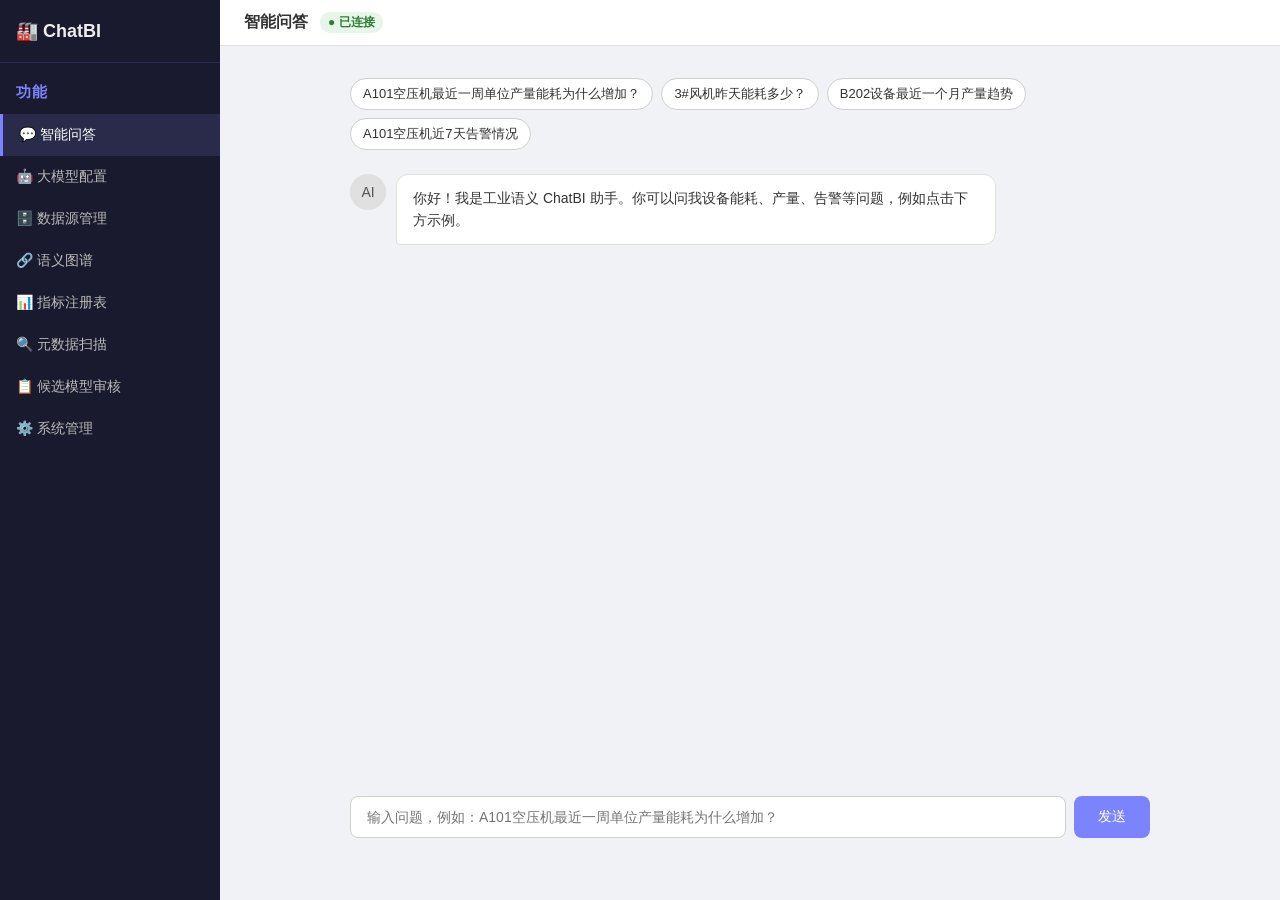
==== app/static/index.html @ 47db0190 "added source code" ====
<!DOCTYPE html>
<html lang="zh-CN">
<head>
<meta charset="UTF-8">
<meta name="viewport" content="width=device-width, initial-scale=1.0">
<title>Industrial Semantic ChatBI</title>
<style>
* { margin: 0; padding: 0; box-sizing: border-box; }
body { font-family: -apple-system, BlinkMacSystemFont, "Segoe UI", Roboto, sans-serif; background: #f0f2f5; color: #333; }
.layout { display: flex; height: 100vh; }
.sidebar { width: 220px; background: #1a1a2e; color: #eee; padding: 0; flex-shrink: 0; display: flex; flex-direction: column; }
.sidebar h2 { padding: 20px 16px 12px; font-size: 15px; color: #7c83ff; letter-spacing: 1px; }
.sidebar .logo { padding: 20px 16px; font-size: 18px; font-weight: 700; border-bottom: 1px solid #2a2a4a; }
.sidebar nav a { display: block; padding: 12px 16px; color: #bbb; text-decoration: none; font-size: 14px; transition: background .15s; }
.sidebar nav a:hover, .sidebar nav a.active { background: #2a2a4a; color: #fff; }
.sidebar nav a.active { border-left: 3px solid #7c83ff; }
.main { flex: 1; display: flex; flex-direction: column; overflow: hidden; }
.topbar { background: #fff; padding: 12px 24px; border-bottom: 1px solid #e0e0e0; font-size: 16px; font-weight: 600; display: flex; align-items: center; gap: 12px; }
.topbar .badge { background: #e8f5e9; color: #2e7d32; font-size: 12px; padding: 2px 8px; border-radius: 10px; }
.content { flex: 1; overflow-y: auto; padding: 24px; }
.panel { display: none; }
.panel.active { display: block; }

/* Chat */
.chat-container { max-width: 800px; margin: 0 auto; display: flex; flex-direction: column; height: calc(100vh - 120px); }
.messages { flex: 1; overflow-y: auto; padding: 16px 0; }
.msg { margin-bottom: 16px; display: flex; gap: 10px; }
.msg.user { flex-direction: row-reverse; }
.msg .bubble { max-width: 75%; padding: 12px 16px; border-radius: 12px; font-size: 14px; line-height: 1.6; white-space: pre-wrap; }
.msg.user .bubble { background: #7c83ff; color: #fff; border-bottom-right-radius: 4px; }
.msg.bot .bubble { background: #fff; border: 1px solid #e0e0e0; border-bottom-left-radius: 4px; }
.msg .avatar { width: 36px; height: 36px; border-radius: 50%; display: flex; align-items: center; justify-content: center; font-size: 14px; flex-shrink: 0; }
.msg.user .avatar { background: #7c83ff; color: #fff; }
.msg.bot .avatar { background: #e0e0e0; color: #555; }
.chat-input { display: flex; gap: 8px; padding: 12px 0; }
.chat-input input { flex: 1; padding: 12px 16px; border: 1px solid #d0d0d0; border-radius: 8px; font-size: 14px; outline: none; }
.chat-input input:focus { border-color: #7c83ff; }
.chat-input button { padding: 12px 24px; background: #7c83ff; color: #fff; border: none; border-radius: 8px; font-size: 14px; cursor: pointer; }
.chat-input button:hover { background: #6a70e0; }
.chat-input button:disabled { background: #bbb; cursor: not-allowed; }
.sample-questions { display: flex; flex-wrap: wrap; gap: 8px; padding: 8px 0; }
.sample-q { padding: 6px 12px; background: #fff; border: 1px solid #d0d0d0; border-radius: 16px; font-size: 13px; cursor: pointer; transition: all .15s; }
.sample-q:hover { border-color: #7c83ff; color: #7c83ff; }

/* Feedback buttons */
.feedback-btns { display: inline-flex; gap: 8px; margin-top: 4px; }
.fb-btn { background: none; border: 1px solid #e0e0e0; border-radius: 4px; padding: 2px 8px; cursor: pointer; font-size: 14px; transition: all .15s; }
.fb-btn:hover { border-color: #7c83ff; background: #f5f7ff; }

/* Suggestions */
.suggestions-box { position: absolute; bottom: 100%; left: 0; right: 80px; background: #fff; border: 1px solid #e0e0e0; border-radius: 8px; max-height: 200px; overflow-y: auto; z-index: 10; display: none; }
.suggestions-box:not(:empty) { display: block; }
.suggest-item { padding: 10px 16px; font-size: 13px; cursor: pointer; border-bottom: 1px solid #f5f5f5; }
.suggest-item:hover { background: #f5f7ff; color: #7c83ff; }
.suggest-item:last-child { border-bottom: none; }

/* Cards */
.card { background: #fff; border-radius: 8px; padding: 20px; margin-bottom: 16px; border: 1px solid #e0e0e0; }
.card h3 { margin-bottom: 12px; font-size: 16px; }
.card pre { background: #f5f5f5; padding: 12px; border-radius: 6px; overflow-x: auto; font-size: 13px; line-height: 1.5; }
.btn { padding: 8px 16px; border: none; border-radius: 6px; font-size: 13px; cursor: pointer; transition: background .15s; }
.btn-primary { background: #7c83ff; color: #fff; }
.btn-primary:hover { background: #6a70e0; }
.btn-success { background: #4caf50; color: #fff; }
.btn-success:hover { background: #43a047; }
.btn-danger { background: #ef5350; color: #fff; }
.btn-danger:hover { background: #e53935; }
.btn-outline { background: transparent; border: 1px solid #d0d0d0; color: #555; }
.btn-outline:hover { border-color: #7c83ff; color: #7c83ff; }

/* Graph */
.graph-view { display: flex; flex-wrap: wrap; gap: 20px; }
.entity-card { background: #fff; border: 2px solid #e0e0e0; border-radius: 12px; padding: 20px; width: 320px; position: relative; transition: border-color .2s, box-shadow .2s; }
.entity-card:hover { border-color: #7c83ff; box-shadow: 0 4px 12px rgba(124,131,255,0.15); }
.entity-card .entity-icon { width: 40px; height: 40px; border-radius: 10px; display: flex; align-items: center; justify-content: center; font-size: 20px; margin-bottom: 12px; }
.entity-card h4 { color: #333; font-size: 16px; margin-bottom: 4px; }
.entity-card .entity-type-badge { display: inline-block; font-size: 11px; padding: 2px 8px; border-radius: 10px; margin-bottom: 8px; }
.entity-card .table-name { font-size: 12px; color: #888; margin-bottom: 10px; font-family: monospace; background: #f5f7fa; padding: 4px 8px; border-radius: 4px; display: inline-block; }
.entity-card .props-table { width: 100%; border-collapse: collapse; margin-top: 8px; }
.entity-card .props-table th { text-align: left; font-size: 11px; color: #888; padding: 4px 6px; border-bottom: 1px solid #eee; font-weight: 500; }
.entity-card .props-table td { font-size: 12px; padding: 4px 6px; border-bottom: 1px solid #f5f5f5; }
.entity-card .props-table td.logical { color: #333; font-weight: 500; }
.entity-card .props-table td.physical { color: #888; font-family: monospace; }
.entity-card .props-table td.arrow { color: #bbb; text-align: center; width: 24px; }
.entity-card .card-actions { position: absolute; top: 12px; right: 12px; display: flex; gap: 4px; opacity: 0; transition: opacity .2s; }
.entity-card:hover .card-actions { opacity: 1; }
.entity-card .card-actions button { padding: 4px 10px; font-size: 12px; border-radius: 4px; }

.graph-relations { margin-top: 24px; }
.graph-relations h3 { margin-bottom: 12px; display: flex; align-items: center; gap: 8px; }
.rel-visual { display: flex; flex-direction: column; gap: 8px; }
.rel-card { display: flex; align-items: center; gap: 0; padding: 12px 16px; background: #fff; border: 1px solid #e8e8e8; border-radius: 10px; transition: border-color .2s; }
.rel-card:hover { border-color: #7c83ff; }
.rel-card .rel-entity { background: #f0f4ff; color: #3f51b5; padding: 6px 14px; border-radius: 6px; font-size: 13px; font-weight: 600; }
.rel-card .rel-arrow { display: flex; align-items: center; margin: 0 8px; color: #999; }
.rel-card .rel-arrow .rel-label { background: #fff3e0; color: #e65100; font-size: 11px; padding: 3px 10px; border-radius: 12px; white-space: nowrap; font-weight: 500; }
.rel-card .rel-arrow svg { width: 24px; height: 12px; }
.rel-card .rel-on { font-size: 11px; color: #999; margin-left: 12px; }
.rel-card .rel-delete { margin-left: auto; opacity: 0; transition: opacity .2s; }
.rel-card:hover .rel-delete { opacity: 1; }

.graph-help { background: #f8f9ff; border: 1px solid #e8eaff; border-radius: 8px; padding: 16px; margin-bottom: 20px; font-size: 13px; color: #555; line-height: 1.8; }
.graph-help strong { color: #7c83ff; }

/* Entity form improvements */
.entity-form-enhanced { background: #fff; border: 2px solid #7c83ff; border-radius: 12px; padding: 24px; margin-bottom: 20px; box-shadow: 0 4px 20px rgba(124,131,255,0.1); }
.entity-form-enhanced h3 { color: #7c83ff; margin-bottom: 4px; }
.entity-form-enhanced .form-hint { font-size: 12px; color: #888; margin-bottom: 16px; }
.entity-form-enhanced .section-label { font-size: 12px; font-weight: 600; color: #7c83ff; text-transform: uppercase; letter-spacing: 0.5px; margin: 16px 0 8px; padding-top: 12px; border-top: 1px solid #f0f0f0; }
.column-list { margin-top: 8px; }
.column-row { display: flex; gap: 8px; margin-bottom: 6px; align-items: center; }
.column-row input { flex: 1; padding: 6px 10px; border: 1px solid #d0d0d0; border-radius: 6px; font-size: 13px; }
.column-row select { padding: 6px 10px; border: 1px solid #d0d0d0; border-radius: 6px; font-size: 13px; width: 100px; }
.column-row .remove-col { width: 28px; height: 28px; border: none; background: #fce4ec; color: #c62828; border-radius: 50%; cursor: pointer; font-size: 14px; display: flex; align-items: center; justify-content: center; }
.add-col-btn { font-size: 13px; color: #7c83ff; cursor: pointer; padding: 6px 0; display: inline-flex; align-items: center; gap: 4px; }

/* Candidates */
.candidate-item { background: #fff; border: 1px solid #e0e0e0; border-radius: 8px; padding: 16px; margin-bottom: 12px; }
.candidate-item .header { display: flex; justify-content: space-between; align-items: center; margin-bottom: 8px; }
.candidate-item .entity-name { font-weight: 600; color: #7c83ff; }
.candidate-item .confidence { font-size: 12px; padding: 2px 8px; border-radius: 10px; }
.confidence-high { background: #e8f5e9; color: #2e7d32; }
.confidence-mid { background: #fff3e0; color: #ef6c00; }
.confidence-low { background: #fce4ec; color: #c62828; }
.status-badge { font-size: 12px; padding: 2px 8px; border-radius: 10px; }
.status-pending { background: #fff3e0; color: #ef6c00; }
.status-approved { background: #e8f5e9; color: #2e7d32; }
.status-rejected { background: #fce4ec; color: #c62828; }
.candidate-actions { display: flex; gap: 8px; margin-top: 12px; }

/* Candidate Tabs */
.candidate-tabs { display: flex; gap: 0; margin-bottom: 16px; border-bottom: 2px solid #e0e0e0; }
.candidate-tabs .tab { padding: 10px 20px; border: none; background: none; font-size: 14px; color: #888; cursor: pointer; border-bottom: 2px solid transparent; margin-bottom: -2px; transition: all .15s; }
.candidate-tabs .tab:hover { color: #333; }
.candidate-tabs .tab.active { color: #7c83ff; border-bottom-color: #7c83ff; font-weight: 600; }
.candidate-tabs .tab span { font-size: 12px; background: #f0f0f0; padding: 1px 6px; border-radius: 8px; margin-left: 4px; }
.candidate-tabs .tab.active span { background: #e8eaff; color: #7c83ff; }

/* Metrics */
.metrics-grid { display: grid; grid-template-columns: repeat(auto-fill, minmax(300px, 1fr)); gap: 16px; }
.metric-card { background: #fff; border: 1px solid #e0e0e0; border-radius: 8px; padding: 16px; position: relative; }
.metric-card h4 { color: #333; margin-bottom: 4px; }
.metric-card .desc { font-size: 13px; color: #777; margin-bottom: 8px; }
.metric-card .expr { font-family: monospace; font-size: 13px; background: #f5f5f5; padding: 4px 8px; border-radius: 4px; }
.metric-card .synonyms { margin-top: 8px; }
.metric-card .synonyms span { display: inline-block; background: #e8eaf6; color: #3f51b5; padding: 2px 8px; border-radius: 4px; margin: 2px; font-size: 12px; }
.metric-card .card-actions { position: absolute; top: 12px; right: 12px; display: flex; gap: 4px; }
.metric-card .card-actions button { padding: 4px 8px; font-size: 12px; }

/* Metric Form */
.metric-form { background: #fff; border: 1px solid #e0e0e0; border-radius: 8px; padding: 20px; margin-bottom: 20px; }
.metric-form h3 { margin-bottom: 16px; }
.form-row { display: flex; gap: 12px; margin-bottom: 12px; }
.form-row label { display: block; font-size: 13px; color: #555; margin-bottom: 4px; }
.form-row input, .form-row select { width: 100%; padding: 8px 12px; border: 1px solid #d0d0d0; border-radius: 6px; font-size: 13px; outline: none; }
.form-row input:focus { border-color: #7c83ff; }
.form-field { flex: 1; }
.form-actions { display: flex; gap: 8px; margin-top: 4px; }

.loading { text-align: center; padding: 40px; color: #888; }
.error-msg { color: #c62828; background: #fce4ec; padding: 12px; border-radius: 6px; margin: 8px 0; }
</style>
</head>
<body>
<div class="layout">
  <div class="sidebar">
    <div class="logo">🏭 ChatBI</div>
    <h2>功能</h2>
    <nav>
      <a href="#chat" class="active" data-panel="chat">💬 智能问答</a>
      <a href="#llm" data-panel="llm">🤖 大模型配置</a>
      <a href="#datasources" data-panel="datasources">🗄️ 数据源管理</a>
      <a href="#graph" data-panel="graph">🔗 语义图谱</a>
      <a href="#metrics" data-panel="metrics">📊 指标注册表</a>
      <a href="#scan" data-panel="scan">🔍 元数据扫描</a>
      <a href="#candidates" data-panel="candidates">📋 候选模型审核</a>
      <a href="#admin" data-panel="admin">⚙️ 系统管理</a>
    </nav>
  </div>
  <div class="main">
    <div class="topbar">
      <span id="page-title">智能问答</span>
      <span class="badge" id="status-badge">● 已连接</span>
    </div>
    <div class="content">

      <!-- Chat Panel -->
      <div class="panel active" id="panel-chat">
        <div class="chat-container">
          <div class="sample-questions" id="samples"></div>
          <div class="messages" id="messages">
            <div class="msg bot">
              <div class="avatar">AI</div>
              <div class="bubble">你好！我是工业语义 ChatBI 助手。你可以问我设备能耗、产量、告警等问题，例如点击下方示例。</div>
            </div>
          </div>
          <div style="position:relative">
            <div id="suggestions-box" class="suggestions-box"></div>
            <div class="chat-input">
              <input type="text" id="question-input" placeholder="输入问题，例如：A101空压机最近一周单位产量能耗为什么增加？" oninput="onQuestionInput(event)" />
              <button id="send-btn" onclick="sendChat()">发送</button>
            </div>
          </div>
        </div>
      </div>

      <!-- LLM Config Panel -->
      <div class="panel" id="panel-llm">
        <div class="card">
          <h3>大模型服务配置（OpenAI 兼容接口）</h3>
          <p style="margin-bottom:16px;font-size:14px;color:#666;">配置后，语义解析和对话回答将由大模型驱动，提供更智能的分析能力。支持任何 OpenAI 兼容 API（如 OpenAI、Azure OpenAI、Ollama、vLLM、DeepSeek 等）。</p>
          <div class="form-row">
            <div class="form-field"><label>API 地址 *</label><input id="llm-url" placeholder="http://localhost:11434/v1 或 https://api.openai.com/v1" /></div>
          </div>
          <div class="form-row">
            <div class="form-field"><label>API Key（可选）</label><input id="llm-key" type="password" placeholder="sk-..." /></div>
            <div class="form-field"><label>模型名称 *</label><input id="llm-model" placeholder="gpt-4o / deepseek-chat / qwen2.5" /></div>
          </div>
          <div class="form-row">
            <div class="form-field"><label>Temperature</label><input id="llm-temp" type="number" step="0.1" min="0" max="2" placeholder="0.3" /></div>
            <div class="form-field"><label>超时（秒）</label><input id="llm-timeout" type="number" placeholder="30" /></div>
            <div class="form-field"><label>启用</label><select id="llm-enabled"><option value="true">是</option><option value="false">否</option></select></div>
          </div>
          <div class="form-actions" style="margin-top:12px">
            <button class="btn btn-primary" onclick="saveLlmConfig()">保存配置</button>
            <button class="btn btn-outline" onclick="testLlm()">测试连接</button>
          </div>
          <div id="llm-status" style="margin-top:12px"></div>
        </div>
      </div>

      <!-- Datasources Panel -->
      <div class="panel" id="panel-datasources">
        <div style="display:flex;justify-content:space-between;align-items:center;margin-bottom:16px;">
          <h3>数据源管理</h3>
          <button class="btn btn-primary" onclick="showDsForm()">+ 新建数据源</button>
        </div>
        <div id="ds-form-area"></div>
        <div id="datasources-content"><div class="loading">加载中...</div></div>
      </div>

      <!-- Graph Panel -->
      <div class="panel" id="panel-graph">
        <div style="display:flex;justify-content:space-between;align-items:center;margin-bottom:16px;">
          <h3 style="font-size:18px;">语义图谱 <span style="font-size:13px;color:#888;font-weight:400">（管理数据实体和关系）</span></h3>
          <div style="display:flex;gap:8px;">
            <button class="btn btn-primary" onclick="showEntityForm()">＋ 添加实体</button>
            <button class="btn btn-outline" onclick="showRelForm()">＋ 添加关系</button>
            <button class="btn btn-primary" style="background:#ff9800" onclick="window.open('/static/graph-editor.html','_blank')">🖊️ 图形化编辑关系</button>
            <button class="btn btn-outline" onclick="loadGraph()">↻ 刷新</button>
          </div>
        </div>
        <div class="graph-help">
          <strong>什么是语义图谱？</strong> 语义图谱定义了您的数据的"业务含义"。每个<strong>实体</strong>代表一类业务对象（如设备、能耗记录），并映射到真实数据库表。<strong>关系</strong>描述实体之间如何关联。系统根据这些定义自动生成查询。
        </div>
        <div id="entity-form-area"></div>
        <div id="rel-form-area"></div>
        <div id="graph-content"><div class="loading">加载中...</div></div>
      </div>

      <!-- Metrics Panel -->
      <div class="panel" id="panel-metrics">
        <div style="display:flex;justify-content:space-between;align-items:center;margin-bottom:16px;">
          <h3>指标注册表</h3>
          <div style="display:flex;gap:8px;">
            <button class="btn btn-primary" onclick="showMetricForm()">+ 新建指标</button>
            <button class="btn btn-outline" onclick="loadMetrics()">刷新</button>
          </div>
        </div>
        <div id="metric-form-area"></div>
        <div id="metrics-content"><div class="loading">加载中...</div></div>
      </div>

      <!-- Scan Panel -->
      <div class="panel" id="panel-scan">
        <div class="card">
          <h3>元数据扫描</h3>
          <p style="margin-bottom:12px;font-size:14px;color:#666;">扫描数据源元数据，自动生成候选语义模型。当前为 Mock 模式。</p>
          <div style="display:flex;gap:8px">
            <button class="btn btn-primary" onclick="runScan()">自动扫描</button>
            <button class="btn btn-outline" onclick="showManualCandidateForm()">+ 手动添加模型</button>
          </div>
        </div>
        <div id="manual-candidate-form-area"></div>
        <div id="scan-result"></div>
      </div>

      <!-- Candidates Panel -->
      <div class="panel" id="panel-candidates">
        <div style="display:flex;justify-content:space-between;align-items:center;margin-bottom:16px;">
          <h3>候选语义模型</h3>
          <button class="btn btn-outline" onclick="loadCandidates()">刷新</button>
        </div>
        <div class="candidate-tabs" id="candidate-tabs">
          <button class="tab active" data-tab="pending" onclick="switchCandidateTab('pending')">待审核 <span id="tab-count-pending"></span></button>
          <button class="tab" data-tab="approved" onclick="switchCandidateTab('approved')">已通过 <span id="tab-count-approved"></span></button>
          <button class="tab" data-tab="rejected" onclick="switchCandidateTab('rejected')">已驳回 <span id="tab-count-rejected"></span></button>
        </div>
        <div id="candidates-content"><div class="loading">加载中...</div></div>
      </div>

      <!-- Admin Panel -->
      <div class="panel" id="panel-admin">
        <div style="display:flex;justify-content:space-between;align-items:center;margin-bottom:16px;">
          <h3>系统管理</h3>
          <div style="display:flex;gap:8px">
            <button class="btn btn-primary" onclick="exportConfig()">📤 导出配置</button>
            <button class="btn btn-outline" onclick="document.getElementById('import-file').click()">📥 导入配置</button>
            <input type="file" id="import-file" accept=".json" style="display:none" onchange="importConfig(event)" />
          </div>
        </div>
        <div id="admin-overview"><div class="loading">加载中...</div></div>
        <div id="admin-failures" style="margin-top:20px"></div>
      </div>

    </div>
  </div>
</div>

<script>
const API = '';
const titles = { chat: '智能问答', llm: '大模型配置', datasources: '数据源管理', graph: '语义图谱', metrics: '指标注册表', scan: '元数据扫描', candidates: '候选模型审核', admin: '系统管理' };
const samples = [
  'A101空压机最近一周单位产量能耗为什么增加？',
  '3#风机昨天能耗多少？',
  'B202设备最近一个月产量趋势',
  'A101空压机近7天告警情况',
];

document.addEventListener('DOMContentLoaded', () => {
  const samplesEl = document.getElementById('samples');
  samples.forEach(q => {
    const el = document.createElement('span');
    el.className = 'sample-q';
    el.textContent = q;
    el.onclick = () => { document.getElementById('question-input').value = q; sendChat(); };
    samplesEl.appendChild(el);
  });

  document.querySelectorAll('.sidebar nav a').forEach(a => {
    a.addEventListener('click', e => {
      e.preventDefault();
      const panel = a.dataset.panel;
      document.querySelectorAll('.sidebar nav a').forEach(x => x.classList.remove('active'));
      a.classList.add('active');
      document.querySelectorAll('.panel').forEach(p => p.classList.remove('active'));
      document.getElementById('panel-' + panel).classList.add('active');
      document.getElementById('page-title').textContent = titles[panel];
      if (panel === 'llm') loadLlmConfig();
      if (panel === 'datasources') loadDatasources();
      if (panel === 'graph') loadGraph();
      if (panel === 'metrics') loadMetrics();
      if (panel === 'candidates') loadCandidates();
      if (panel === 'admin') loadAdmin();
    });
  });

  document.getElementById('question-input').addEventListener('keydown', e => {
    if (e.key === 'Enter' && !e.shiftKey) { e.preventDefault(); sendChat(); }
  });
});

async function apiFetch(url, opts) {
  const res = await fetch(API + url, opts);
  if (!res.ok) {
    const err = await res.json().catch(() => ({ detail: res.statusText }));
    throw new Error(err.detail || '请求失败');
  }
  return res.json();
}

function addMessage(role, html) {
  const messagesEl = document.getElementById('messages');
  const div = document.createElement('div');
  div.className = 'msg ' + role;
  div.innerHTML = `<div class="avatar">${role === 'user' ? '我' : 'AI'}</div><div class="bubble">${html}</div>`;
  messagesEl.appendChild(div);
  messagesEl.scrollTop = messagesEl.scrollHeight;
  return div;
}

let _chatSessionId = null;
let _msgIndex = 0;

async function sendChat() {
  const input = document.getElementById('question-input');
  const q = input.value.trim();
  if (!q) return;
  input.value = '';
  addMessage('user', escapeHtml(q));
  document.getElementById('send-btn').disabled = true;
  document.getElementById('suggestions-box').innerHTML = '';

  try {
    const body = { question: q };
    if (_chatSessionId) body.session_id = _chatSessionId;
    const data = await apiFetch('/chat', {
      method: 'POST',
      headers: { 'Content-Type': 'application/json' },
      body: JSON.stringify(body),
    });
    if (data.session_id) _chatSessionId = data.session_id;
    _msgIndex++;

    let html = `<strong>${escapeHtml(data.answer)}</strong>`;
    html += `\n\n📌 语义解析：`;
    html += `\n设备: ${data.intent.machine_ref || '未指定'} | 指标: ${data.intent.metric || '未指定'} | 时间窗口: ${data.intent.time_window_days}天 | 模式: ${data.intent.analysis_mode}`;

    // Chart for trend data
    if (data.data && data.data.energy_trend) {
      html += '\n\n📊 趋势图：';
      html += renderMiniChart(data.data.energy_trend, 'energy_kwh', 'day');
    }

    if (data.plan.sql.length) {
      html += `\n\n<details><summary style="cursor:pointer;color:#7c83ff">📝 查看 SQL 计划 (${data.plan.sql.length} 条)</summary>`;
      data.plan.sql.forEach((sql, i) => { html += `\n${i + 1}. ${escapeHtml(sql)}`; });
      html += '</details>';
    }
    if (data.plan.notes.length) {
      html += `\n\n📎 ${data.plan.notes.map(escapeHtml).join('；')}`;
    }

    // Feedback buttons
    const mi = _msgIndex;
    html += `\n\n<div class="feedback-btns" data-idx="${mi}">
      <button class="fb-btn" onclick="sendFeedback(${mi},'up',this)" title="有帮助">👍</button>
      <button class="fb-btn" onclick="sendFeedback(${mi},'down',this)" title="没帮助">👎</button>
    </div>`;

    addMessage('bot', html);
  } catch (e) {
    addMessage('bot', `<span style="color:#c62828">错误：${escapeHtml(e.message)}</span>`);
  }
  document.getElementById('send-btn').disabled = false;
}

function renderMiniChart(data, valueKey, labelKey) {
  if (!data || !data.length) return '';
  const values = data.map(d => d[valueKey] || 0);
  const max = Math.max(...values);
  const min = Math.min(...values);
  const range = max - min || 1;
  const w = 280, h = 60, padding = 4;
  const stepX = (w - padding * 2) / (values.length - 1 || 1);
  const points = values.map((v, i) => `${padding + i * stepX},${h - padding - ((v - min) / range) * (h - padding * 2)}`).join(' ');
  let svg = `<svg width="${w}" height="${h + 20}" style="display:block;margin:4px 0;background:#f8f9fc;border-radius:6px">`;
  svg += `<polyline points="${points}" fill="none" stroke="#7c83ff" stroke-width="2" />`;
  // Dots
  values.forEach((v, i) => {
    const x = padding + i * stepX;
    const y = h - padding - ((v - min) / range) * (h - padding * 2);
    svg += `<circle cx="${x}" cy="${y}" r="3" fill="#7c83ff" />`;
  });
  // Labels
  data.forEach((d, i) => {
    const x = padding + i * stepX;
    svg += `<text x="${x}" y="${h + 14}" font-size="9" fill="#888" text-anchor="middle">${d[labelKey] || ''}</text>`;
  });
  svg += '</svg>';
  return svg;
}

async function sendFeedback(msgIdx, rating, btn) {
  if (!_chatSessionId) return;
  try {
    await apiFetch('/chat/feedback', {
      method: 'POST',
      headers: { 'Content-Type': 'application/json' },
      body: JSON.stringify({ session_id: _chatSessionId, message_index: msgIdx, rating }),
    });
    const parent = btn.parentElement;
    parent.innerHTML = rating === 'up' ? '<span style="color:#4caf50">👍 感谢反馈</span>' : '<span style="color:#888">👎 已记录，我们会改进</span>';
  } catch (e) { /* ignore */ }
}

// Suggestions on input
let _suggestTimer = null;
function onQuestionInput(e) {
  clearTimeout(_suggestTimer);
  const q = e.target.value.trim();
  if (q.length < 2) { document.getElementById('suggestions-box').innerHTML = ''; return; }
  _suggestTimer = setTimeout(async () => {
    try {
      const res = await apiFetch('/suggestions?q=' + encodeURIComponent(q));
      const box = document.getElementById('suggestions-box');
      if (res.suggestions && res.suggestions.length) {
        box.innerHTML = res.suggestions.map(s => `<div class="suggest-item" onclick="useSuggestion(this)">${escapeHtml(s)}</div>`).join('');
      } else { box.innerHTML = ''; }
    } catch (e) { /* ignore */ }
  }, 300);
}

function useSuggestion(el) {
  document.getElementById('question-input').value = el.textContent;
  document.getElementById('suggestions-box').innerHTML = '';
  sendChat();
}

// --- LLM Config ---
async function loadLlmConfig() {
  try {
    const cfg = await apiFetch('/llm/config');
    document.getElementById('llm-url').value = cfg.api_url || '';
    document.getElementById('llm-key').value = cfg.api_key === '***' ? '' : (cfg.api_key || '');
    document.getElementById('llm-model').value = cfg.model || '';
    document.getElementById('llm-temp').value = cfg.temperature ?? 0.3;
    document.getElementById('llm-timeout').value = cfg.timeout ?? 30;
    document.getElementById('llm-enabled').value = cfg.enabled ? 'true' : 'false';
    document.getElementById('llm-status').innerHTML = cfg.enabled
      ? '<span style="color:#2e7d32">● 已启用 — 语义解析和对话回答将使用大模型</span>'
      : '<span style="color:#888">○ 未启用 — 使用规则引擎和模板回答</span>';
  } catch (e) { /* first load, no config yet */ }
}

async function saveLlmConfig() {
  const api_url = document.getElementById('llm-url').value.trim();
  const model = document.getElementById('llm-model').value.trim();
  if (!api_url || !model) { alert('API 地址和模型名称不能为空'); return; }
  const keyVal = document.getElementById('llm-key').value;
  const body = {
    api_url,
    api_key: keyVal || '',
    model,
    temperature: parseFloat(document.getElementById('llm-temp').value) || 0.3,
    timeout: parseInt(document.getElementById('llm-timeout').value) || 30,
    enabled: document.getElementById('llm-enabled').value === 'true',
  };
  try {
    await apiFetch('/llm/config', { method: 'PUT', headers: { 'Content-Type': 'application/json' }, body: JSON.stringify(body) });
    document.getElementById('llm-status').innerHTML = '<span style="color:#2e7d32">✓ 配置已保存</span>';
    setTimeout(() => loadLlmConfig(), 500);
  } catch (e) {
    alert('保存失败：' + e.message);
  }
}

async function testLlm() {
  document.getElementById('llm-status').innerHTML = '<span style="color:#888">测试中...</span>';
  try {
    const res = await apiFetch('/llm/test', { method: 'POST' });
    document.getElementById('llm-status').innerHTML = res.success
      ? `<span style="color:#2e7d32">✓ ${escapeHtml(res.message)}</span>`
      : `<span style="color:#c62828">✗ ${escapeHtml(res.message)}</span>`;
  } catch (e) {
    document.getElementById('llm-status').innerHTML = `<span style="color:#c62828">✗ ${escapeHtml(e.message)}</span>`;
  }
}

// --- Datasource Management ---
const DS_TYPES = [
  { value: 'doris', label: 'Apache Doris', defaultPort: 9030, group: 'database' },
  { value: 'mysql', label: 'MySQL', defaultPort: 3306, group: 'database' },
  { value: 'postgresql', label: 'PostgreSQL', defaultPort: 5432, group: 'database' },
  { value: 'api', label: 'API 接口 (REST/JSON)', defaultPort: 0, group: 'api' },
  { value: 'excel', label: 'Excel / CSV 文件', defaultPort: 0, group: 'file' },
];

async function loadDatasources() {
  const el = document.getElementById('datasources-content');
  el.innerHTML = '<div class="loading">加载中...</div>';
  try {
    const list = await apiFetch('/datasources');
    if (!list.length) {
      el.innerHTML = '<div style="color:#888;padding:20px">暂无数据源，点击"新建数据源"添加。</div>';
      return;
    }
    let html = '';
    list.forEach(ds => {
      const typeInfo = DS_TYPES.find(t => t.value === ds.type) || { label: ds.type };
      html += `<div class="card" style="display:flex;justify-content:space-between;align-items:center;">
        <div>
          <strong>${escapeHtml(ds.name)}</strong>
          <span class="status-badge ${ds.enabled ? 'status-approved' : 'status-rejected'}">${ds.enabled ? '启用' : '禁用'}</span>
          <span style="font-size:12px;color:#888;margin-left:8px">${escapeHtml(typeInfo.label)} | ${escapeHtml(ds.host)}:${ds.port}${ds.database ? '/' + escapeHtml(ds.database) : ''}</span>
        </div>
        <div style="display:flex;gap:6px">
          <button class="btn btn-outline" onclick="testDs('${escapeAttr(ds.id)}')">测试</button>
          <button class="btn btn-primary" onclick="scanDs('${escapeAttr(ds.id)}')">扫描</button>
          <button class="btn btn-outline" onclick="showDsForm('${escapeAttr(ds.id)}')">编辑</button>
          <button class="btn btn-danger" onclick="deleteDs('${escapeAttr(ds.id)}')">删除</button>
        </div>
      </div>`;
    });
    el.innerHTML = html;
  } catch (e) {
    el.innerHTML = `<div class="error-msg">${escapeHtml(e.message)}</div>`;
  }
}

async function showDsForm(editId) {
  let id = '', name = '', type = 'mysql', host = '', port = '', user = '', password = '', database = '', api_url = '', api_method = 'GET', api_headers = '', file_path = '';
  if (editId) {
    try {
      const list = await apiFetch('/datasources');
      const ds = list.find(d => d.id === editId);
      if (ds) { id = ds.id; name = ds.name; type = ds.type; host = ds.host||''; port = ds.port||''; user = ds.user||''; password = ds.password||''; database = ds.database||''; api_url = ds.api_url||''; api_method = ds.api_method||'GET'; api_headers = ds.api_headers ? Object.entries(ds.api_headers).map(([k,v])=>k+':'+v).join(', ') : ''; file_path = ds.file_path||''; }
    } catch (e) { /* ignore */ }
  }
  const typeOptions = DS_TYPES.map(t => `<option value="${t.value}" ${t.value === type ? 'selected' : ''}>${t.label}</option>`).join('');
  const info = DS_TYPES.find(t => t.value === type);
  const isDb = !info || info.group === 'database';
  const isApi = info && info.group === 'api';
  const isFile = info && info.group === 'file';
  document.getElementById('ds-form-area').innerHTML = `
    <div class="metric-form">
      <h3>${editId ? '编辑数据源' : '新建数据源'}</h3>
      <div class="form-row">
        <div class="form-field"><label>数据源名称 *</label><input id="ds-name" value="${escapeAttr(name)}" placeholder="生产系统MySQL" /></div>
        <div class="form-field"><label>类型 *</label><select id="ds-type" onchange="onDsTypeChange('${escapeAttr(editId)}')">${typeOptions}</select></div>
      </div>
      <div id="ds-fields-db" style="display:${isDb?'block':'none'}">
        <div class="form-row">
          <div class="form-field"><label>主机地址 *</label><input id="ds-host" value="${escapeAttr(host)}" placeholder="192.168.1.100" /></div>
          <div class="form-field"><label>端口 *</label><input id="ds-port" type="number" value="${port || ''}" placeholder="${info?.defaultPort || 3306}" /></div>
        </div>
        <div class="form-row">
          <div class="form-field"><label>用户名 *</label><input id="ds-user" value="${escapeAttr(user)}" placeholder="root" /></div>
          <div class="form-field"><label>密码</label><input id="ds-password" type="password" value="${escapeAttr(password)}" placeholder="••••••" /></div>
        </div>
        <div class="form-row">
          <div class="form-field"><label>数据库名（可选）</label><input id="ds-database" value="${escapeAttr(database)}" placeholder="production" /></div>
        </div>
      </div>
      <div id="ds-fields-api" style="display:${isApi?'block':'none'}">
        <div class="form-row">
          <div class="form-field"><label>API URL *</label><input id="ds-api-url" value="${escapeAttr(api_url)}" placeholder="https://api.example.com/data/devices" /></div>
          <div class="form-field" style="max-width:120px"><label>请求方法</label><select id="ds-api-method"><option ${api_method==='GET'?'selected':''}>GET</option><option ${api_method==='POST'?'selected':''}>POST</option></select></div>
        </div>
        <div class="form-row">
          <div class="form-field"><label>请求头（格式：Key:Value, 逗号分隔）</label><input id="ds-api-headers" value="${escapeAttr(api_headers)}" placeholder="Authorization:Bearer token123, Accept:application/json" /></div>
        </div>
        <div style="font-size:12px;color:#888;margin-bottom:8px">💡 系统将调用此 API，从 JSON 响应自动推断字段结构</div>
      </div>
      <div id="ds-fields-file" style="display:${isFile?'block':'none'}">
        <div class="form-row">
          <div class="form-field"><label>文件路径 *（相对于 data/uploads/ 或绝对路径）</label><input id="ds-file-path" value="${escapeAttr(file_path)}" placeholder="production_data.xlsx 或 /path/to/file.csv" /></div>
        </div>
        <div style="font-size:12px;color:#888;margin-bottom:8px">💡 支持 .csv / .xlsx / .xls 格式。请将文件放入项目 data/uploads/ 目录下，或填写绝对路径</div>
      </div>
      <div class="form-actions">
        <button class="btn btn-primary" onclick="saveDs('${escapeAttr(editId || '')}')">保存</button>
        <button class="btn btn-outline" onclick="document.getElementById('ds-form-area').innerHTML=''">取消</button>
      </div>
    </div>`;
}

function onDsTypeChange(editId) {
  const type = document.getElementById('ds-type').value;
  const info = DS_TYPES.find(t => t.value === type);
  const isDb = !info || info.group === 'database';
  const isApi = info && info.group === 'api';
  const isFile = info && info.group === 'file';
  document.getElementById('ds-fields-db').style.display = isDb ? 'block' : 'none';
  document.getElementById('ds-fields-api').style.display = isApi ? 'block' : 'none';
  document.getElementById('ds-fields-file').style.display = isFile ? 'block' : 'none';
}

async function saveDs(editId) {
  const name = document.getElementById('ds-name').value.trim();
  const type = document.getElementById('ds-type').value;
  if (!name) { alert('数据源名称不能为空'); return; }
  const info = DS_TYPES.find(t => t.value === type);
  const id = editId || name.toLowerCase().replace(/[^a-z0-9]+/g, '_');
  let body = { id, name, type, enabled: true };

  if (!info || info.group === 'database') {
    const host = document.getElementById('ds-host').value.trim();
    const user = document.getElementById('ds-user').value.trim();
    if (!host || !user) { alert('数据库类型需要填写主机地址和用户名'); return; }
    body.host = host;
    body.port = parseInt(document.getElementById('ds-port').value || info?.defaultPort || 3306);
    body.user = user;
    body.password = document.getElementById('ds-password').value;
    body.database = document.getElementById('ds-database').value.trim() || null;
  } else if (info.group === 'api') {
    const apiUrl = document.getElementById('ds-api-url').value.trim();
    if (!apiUrl) { alert('请填写 API URL'); return; }
    body.api_url = apiUrl;
    body.api_method = document.getElementById('ds-api-method').value;
    const headersRaw = document.getElementById('ds-api-headers').value.trim();
    if (headersRaw) {
      const headers = {};
      headersRaw.split(/[,，]/).forEach(pair => { const [k,...v] = pair.split(':'); if (k && v.length) headers[k.trim()] = v.join(':').trim(); });
      body.api_headers = headers;
    }
  } else if (info.group === 'file') {
    const filePath = document.getElementById('ds-file-path').value.trim();
    if (!filePath) { alert('请填写文件路径'); return; }
    body.file_path = filePath;
  }

  try {
    const method = editId ? 'PUT' : 'POST';
    const url = editId ? `/datasources/${encodeURIComponent(editId)}` : '/datasources';
    await apiFetch(url, { method, headers: { 'Content-Type': 'application/json' }, body: JSON.stringify(body) });
    document.getElementById('ds-form-area').innerHTML = '';
    loadDatasources();
  } catch (e) {
    alert('保存失败：' + e.message);
  }
}

async function testDs(id) {
  try {
    const res = await apiFetch(`/datasources/${encodeURIComponent(id)}/test`, { method: 'POST' });
    alert(res.success ? '✓ ' + res.message : '✗ ' + res.message);
  } catch (e) {
    alert('测试失败：' + e.message);
  }
}

async function scanDs(id) {
  try {
    const res = await apiFetch(`/datasources/${encodeURIComponent(id)}/scan`, { method: 'POST' });
    alert(`扫描完成！发现 ${res.candidates_count} 个候选模型，前往"候选模型审核"查看。`);
    loadDatasources();
  } catch (e) {
    alert('扫描失败：' + e.message);
  }
}

async function deleteDs(id) {
  if (!confirm('确认删除此数据源？')) return;
  try {
    await apiFetch(`/datasources/${encodeURIComponent(id)}`, { method: 'DELETE' });
    loadDatasources();
  } catch (e) {
    alert('删除失败：' + e.message);
  }
}

async function loadGraph() {
  const el = document.getElementById('graph-content');
  el.innerHTML = '<div class="loading">加载中...</div>';
  try {
    const data = await apiFetch('/semantic/graph');
    window._graphData = data;
    const ENTITY_COLORS = {
      'Machine': { bg: '#e3f2fd', border: '#1976d2', icon: '⚙️' },
      'EnergyObservation': { bg: '#fff3e0', border: '#f57c00', icon: '⚡' },
      'ProductionObservation': { bg: '#e8f5e9', border: '#388e3c', icon: '📦' },
      'AlarmEvent': { bg: '#fce4ec', border: '#c62828', icon: '🚨' },
      'WorkOrder': { bg: '#f3e5f5', border: '#7b1fa2', icon: '🔧' },
    };
    const defaultColor = { bg: '#f5f5f5', border: '#9e9e9e', icon: '📋' };

    let html = '<div class="graph-view">';
    data.nodes.forEach(n => {
      const color = ENTITY_COLORS[n.id] || defaultColor;
      const ont = window._ontologyCache && window._ontologyCache.entities ? window._ontologyCache.entities[n.id] : null;
      const columns = ont && ont.physical_mapping ? ont.physical_mapping.columns || {} : {};
      const propEntries = n.properties.map(p => ({ logical: p, physical: columns[p] || '—' }));

      html += `<div class="entity-card" style="border-color:${color.border}">
        <div class="card-actions">
          <button class="btn btn-outline" onclick="showEntityForm('${escapeAttr(n.id)}')">✏️ 编辑</button>
        </div>
        <div class="entity-icon" style="background:${color.bg};color:${color.border}">${color.icon}</div>
        <h4>${escapeHtml(n.id)}</h4>
        <div style="font-size:13px;color:#666;margin-bottom:8px">${escapeHtml(n.description || '暂无描述')}</div>
        <div class="table-name">📁 ${escapeHtml(n.physical_table)}</div>
        ${propEntries.length ? `<table class="props-table">
          <tr><th>业务字段</th><th></th><th>数据库列</th></tr>
          ${propEntries.slice(0, 6).map(p => `<tr><td class="logical">${escapeHtml(p.logical)}</td><td class="arrow">→</td><td class="physical">${escapeHtml(p.physical)}</td></tr>`).join('')}
          ${propEntries.length > 6 ? `<tr><td colspan="3" style="color:#888;font-size:11px">...还有 ${propEntries.length - 6} 个字段</td></tr>` : ''}
        </table>` : '<div style="font-size:12px;color:#bbb;margin-top:8px">暂无字段映射</div>'}
      </div>`;
    });
    html += '</div>';

    if (data.edges && data.edges.length) {
      html += `<div class="graph-relations">
        <h3>🔗 实体关系 <span style="font-size:13px;color:#888;font-weight:400">(${data.edges.length} 条)</span></h3>
        <div class="rel-visual">`;
      data.edges.forEach((e, i) => {
        html += `<div class="rel-card">
          <span class="rel-entity">${escapeHtml(e.from)}</span>
          <span class="rel-arrow">
            <svg viewBox="0 0 24 12"><path d="M0 6h18m0 0l-4-4m4 4l-4 4" stroke="#999" fill="none" stroke-width="1.5"/></svg>
          </span>
          <span class="rel-arrow"><span class="rel-label">${escapeHtml(e.relation)}</span></span>
          <span class="rel-arrow">
            <svg viewBox="0 0 24 12"><path d="M0 6h18m0 0l-4-4m4 4l-4 4" stroke="#999" fill="none" stroke-width="1.5"/></svg>
          </span>
          <span class="rel-entity">${escapeHtml(e.to)}</span>
          ${e.on ? `<span class="rel-on">关联字段: ${escapeHtml(e.on)}</span>` : ''}
          <button class="btn btn-danger rel-delete" style="padding:4px 8px;font-size:11px" onclick="deleteRelation(${i})">删除</button>
        </div>`;
      });
      html += '</div></div>';
    } else {
      html += '<div style="margin-top:24px;padding:20px;text-align:center;color:#888;background:#f9f9f9;border-radius:8px;">暂无关系。点击上方"添加关系"建立实体之间的关联。</div>';
    }

    el.innerHTML = html;
    // Cache ontology for column display
    apiFetch('/ontology').then(ont => { window._ontologyCache = ont; }).catch(() => {});
  } catch (e) {
    el.innerHTML = `<div class="error-msg">${escapeHtml(e.message)}</div>`;
  }
}

let _entityColumnCount = 0;

async function showEntityForm(editName) {
  let name = '', desc = '', catalog = '', schema = '', table = '';
  let columns = [];
  if (editName) {
    try {
      const ont = await apiFetch('/ontology');
      const cfg = (ont.entities || {})[editName];
      if (cfg) {
        name = editName;
        desc = cfg.description || '';
        const pm = cfg.physical_mapping || {};
        catalog = pm.catalog || '';
        schema = pm.schema || '';
        table = pm.table || '';
        columns = Object.entries(pm.columns || {}).map(([k, v]) => ({ logical: k, physical: v, type: (cfg.properties && cfg.properties[k] && cfg.properties[k].type) || 'string' }));
      }
    } catch (e) { /* ignore */ }
  }
  if (!columns.length) columns = [{ logical: '', physical: '', type: 'string' }];
  _entityColumnCount = columns.length;

  const colRows = columns.map((c, i) => _renderColRow(i, c.logical, c.physical, c.type)).join('');

  document.getElementById('entity-form-area').innerHTML = `
    <div class="entity-form-enhanced">
      <h3>${editName ? '✏️ 编辑实体' : '＋ 新建实体'}</h3>
      <div class="form-hint">${editName ? '修改实体定义和字段映射' : '定义一个新的业务实体，并将其映射到数据库表'}</div>

      <div class="section-label" style="border-top:none;margin-top:0">基本信息</div>
      <div class="form-row">
        <div class="form-field">
          <label>实体名称 *（英文，如 Machine、AlarmEvent）</label>
          <input id="ef-name" value="${escapeAttr(name)}" placeholder="例如：QualityInspection" ${editName ? 'readonly style="background:#f5f5f5"' : ''} />
        </div>
        <div class="form-field">
          <label>中文描述（便于理解用途）</label>
          <input id="ef-desc" value="${escapeAttr(desc)}" placeholder="例如：质量检测记录" />
        </div>
      </div>

      <div class="section-label">数据库位置</div>
      <div class="form-row">
        <div class="form-field"><label>数据源名称（Catalog）</label><input id="ef-catalog" value="${escapeAttr(catalog)}" placeholder="例如：mysql_mes" /></div>
        <div class="form-field"><label>数据库/Schema</label><input id="ef-schema" value="${escapeAttr(schema)}" placeholder="例如：production" /></div>
        <div class="form-field"><label>表名 *</label><input id="ef-table" value="${escapeAttr(table)}" placeholder="例如：device_master" /></div>
      </div>

      <div class="section-label">字段映射 <span style="font-weight:normal;color:#888">（业务字段名 ↔ 数据库列名）</span></div>
      <div class="column-list" id="ef-columns-list">
        <div style="display:flex;gap:8px;margin-bottom:4px;padding:0 4px">
          <span style="flex:1;font-size:11px;color:#888">业务字段名</span>
          <span style="flex:1;font-size:11px;color:#888">数据库列名</span>
          <span style="width:100px;font-size:11px;color:#888">数据类型</span>
          <span style="width:28px"></span>
        </div>
        ${colRows}
      </div>
      <span class="add-col-btn" onclick="addColumnRow()">＋ 添加字段</span>

      <div class="form-actions" style="margin-top:16px;padding-top:16px;border-top:1px solid #f0f0f0">
        <button class="btn btn-primary" style="padding:10px 24px" onclick="saveEntity('${escapeAttr(editName || '')}')">💾 保存实体</button>
        <button class="btn btn-outline" style="padding:10px 24px" onclick="document.getElementById('entity-form-area').innerHTML=''">取消</button>
      </div>
    </div>`;
}

function _renderColRow(index, logical, physical, type) {
  return `<div class="column-row" id="col-row-${index}">
    <input placeholder="例如：machine_id" value="${escapeAttr(logical)}" class="col-logical" />
    <input placeholder="例如：device_id" value="${escapeAttr(physical)}" class="col-physical" />
    <select class="col-type">
      <option value="string" ${type === 'string' ? 'selected' : ''}>文本</option>
      <option value="number" ${type === 'number' ? 'selected' : ''}>数字</option>
      <option value="datetime" ${type === 'datetime' ? 'selected' : ''}>日期时间</option>
      <option value="boolean" ${type === 'boolean' ? 'selected' : ''}>布尔</option>
    </select>
    <button class="remove-col" onclick="this.parentElement.remove()">×</button>
  </div>`;
}

function addColumnRow() {
  const list = document.getElementById('ef-columns-list');
  const div = document.createElement('div');
  div.innerHTML = _renderColRow(_entityColumnCount++, '', '', 'string');
  list.appendChild(div.firstElementChild);
}

async function saveEntity(editName) {
  const name = document.getElementById('ef-name').value.trim();
  const table = document.getElementById('ef-table').value.trim();
  if (!name || !table) { alert('请填写实体名称和表名'); return; }
  const rows = document.querySelectorAll('#ef-columns-list .column-row');
  const columns = {};
  const properties = {};
  rows.forEach(row => {
    const logical = row.querySelector('.col-logical').value.trim();
    const physical = row.querySelector('.col-physical').value.trim();
    const type = row.querySelector('.col-type').value;
    if (logical && physical) { columns[logical] = physical; properties[logical] = { type }; }
  });
  const cfg = {
    description: document.getElementById('ef-desc').value.trim(),
    properties,
    physical_mapping: {
      catalog: document.getElementById('ef-catalog').value.trim(),
      schema: document.getElementById('ef-schema').value.trim(),
      table,
      columns,
    },
  };
  try {
    await apiFetch(`/ontology/entities/${encodeURIComponent(name)}`, {
      method: 'PUT', headers: { 'Content-Type': 'application/json' }, body: JSON.stringify(cfg),
    });
    document.getElementById('entity-form-area').innerHTML = '';
    loadGraph();
  } catch (e) {
    alert('保存失败：' + e.message);
  }
}

async function showRelForm() {
  // Get existing entities for dropdown
  let entities = [];
  try {
    const graph = await apiFetch('/semantic/graph');
    entities = (graph.nodes || []).map(n => n.id);
  } catch (e) { /* ignore */ }
  const opts = entities.map(e => `<option value="${escapeAttr(e)}">${escapeHtml(e)}</option>`).join('');

  document.getElementById('rel-form-area').innerHTML = `
    <div class="entity-form-enhanced">
      <h3>＋ 添加关系</h3>
      <div class="form-hint">定义两个实体之间的关联关系（例如：设备"拥有"能耗记录）</div>
      <div class="form-row" style="align-items:flex-end">
        <div class="form-field">
          <label>起始实体（From）</label>
          <select id="rf-from"><option value="">请选择...</option>${opts}</select>
        </div>
        <div class="form-field">
          <label>关系类型（如 HAS_ENERGY）</label>
          <input id="rf-rel" placeholder="例如：HAS_ENERGY" />
        </div>
        <div class="form-field">
          <label>目标实体（To）</label>
          <select id="rf-to"><option value="">请选择...</option>${opts}</select>
        </div>
        <div class="form-field">
          <label>关联字段</label>
          <input id="rf-on" placeholder="例如：machine_id" />
        </div>
      </div>
      <div style="font-size:12px;color:#888;margin:8px 0">💡 提示：关系类型通常用大写+下划线命名，如 HAS_ENERGY、HAS_ALARM、BELONGS_TO</div>
      <div class="form-actions">
        <button class="btn btn-primary" style="padding:10px 24px" onclick="saveNewRelation()">💾 保存关系</button>
        <button class="btn btn-outline" style="padding:10px 24px" onclick="document.getElementById('rel-form-area').innerHTML=''">取消</button>
      </div>
    </div>`;
}

async function saveNewRelation() {
  const from = document.getElementById('rf-from').value.trim();
  const relation = document.getElementById('rf-rel').value.trim();
  const to = document.getElementById('rf-to').value.trim();
  const on = document.getElementById('rf-on').value.trim();
  if (!from || !relation || !to) { alert('请选择起始实体、填写关系类型、选择目标实体'); return; }
  try {
    const graph = await apiFetch('/semantic/graph');
    const edges = graph.edges || [];
    edges.push({ from, relation, to, on });
    await apiFetch('/ontology/relationships', {
      method: 'PUT', headers: { 'Content-Type': 'application/json' }, body: JSON.stringify(edges),
    });
    document.getElementById('rel-form-area').innerHTML = '';
    loadGraph();
  } catch (e) {
    alert('保存失败：' + e.message);
  }
}

async function deleteRelation(index) {
  if (!confirm('确认删除此关系？删除后可重新添加。')) return;
  try {
    const graph = await apiFetch('/semantic/graph');
    const edges = graph.edges || [];
    edges.splice(index, 1);
    await apiFetch('/ontology/relationships', {
      method: 'PUT', headers: { 'Content-Type': 'application/json' }, body: JSON.stringify(edges),
    });
    loadGraph();
  } catch (e) {
    alert('删除失败：' + e.message);
  }
}

async function loadMetrics() {
  const el = document.getElementById('metrics-content');
  el.innerHTML = '<div class="loading">加载中...</div>';
  try {
    const data = await apiFetch('/metrics');
    const metrics = data.metrics || {};
    if (!Object.keys(metrics).length) {
      el.innerHTML = '<div style="color:#888;padding:20px">暂无指标。点击"新建指标"添加。</div>';
      return;
    }
    let html = '<div class="metrics-grid">';
    for (const [name, cfg] of Object.entries(metrics)) {
      html += `<div class="metric-card">
        <div class="card-actions">
          <button class="btn btn-outline" onclick="showMetricForm('${escapeAttr(name)}')">编辑</button>
          <button class="btn btn-danger" onclick="deleteMetric('${escapeAttr(name)}')">删除</button>
        </div>
        <h4>${escapeHtml(name)}</h4>
        <div class="desc">${escapeHtml(cfg.description || '')}</div>
        <div class="expr">${escapeHtml(cfg.expression || '')} ${cfg.unit ? '(' + escapeHtml(cfg.unit) + ')' : ''}</div>
        ${cfg.entity ? '<div style="font-size:12px;color:#888;margin-top:4px">实体: ' + escapeHtml(cfg.entity) + '</div>' : ''}
        ${cfg.synonyms && cfg.synonyms.length ? '<div class="synonyms">' + cfg.synonyms.map(s => `<span>${escapeHtml(s)}</span>`).join('') + '</div>' : ''}
      </div>`;
    }
    html += '</div>';
    el.innerHTML = html;
  } catch (e) {
    el.innerHTML = `<div class="error-msg">${escapeHtml(e.message)}</div>`;
  }
}

let _editingMetric = null;

async function showMetricForm(editName) {
  _editingMetric = null;
  let name = '', desc = '', expr = '', unit = '', entity = '', synonyms = '', timeField = '';
  if (editName) {
    try {
      const data = await apiFetch('/metrics');
      const cfg = (data.metrics || {})[editName];
      if (cfg) {
        _editingMetric = editName;
        name = editName;
        desc = cfg.description || '';
        expr = cfg.expression || '';
        unit = cfg.unit || '';
        entity = cfg.entity || '';
        synonyms = (cfg.synonyms || []).join('、');
        timeField = cfg.time_field || '';
      }
    } catch (e) { /* ignore */ }
  }
  document.getElementById('metric-form-area').innerHTML = `
    <div class="metric-form">
      <h3>${_editingMetric ? '编辑指标' : '新建指标'}</h3>
      <div class="form-row">
        <div class="form-field"><label>指标名称 *</label><input id="mf-name" value="${escapeAttr(name)}" placeholder="energy_consumption" /></div>
        <div class="form-field"><label>描述</label><input id="mf-desc" value="${escapeAttr(desc)}" placeholder="设备总能耗" /></div>
      </div>
      <div class="form-row">
        <div class="form-field"><label>表达式 *</label><input id="mf-expr" value="${escapeAttr(expr)}" placeholder="SUM(energy_kwh)" /></div>
        <div class="form-field"><label>单位</label><input id="mf-unit" value="${escapeAttr(unit)}" placeholder="kWh" /></div>
      </div>
      <div class="form-row">
        <div class="form-field"><label>关联实体</label><input id="mf-entity" value="${escapeAttr(entity)}" placeholder="EnergyObservation" /></div>
        <div class="form-field"><label>时间字段</label><input id="mf-timefield" value="${escapeAttr(timeField)}" placeholder="ts" /></div>
      </div>
      <div class="form-row">
        <div class="form-field"><label>同义词（用顿号分隔）</label><input id="mf-synonyms" value="${escapeAttr(synonyms)}" placeholder="能耗、耗电、电量" /></div>
      </div>
      <div class="form-actions">
        <button class="btn btn-primary" onclick="saveMetric()">保存</button>
        <button class="btn btn-outline" onclick="document.getElementById('metric-form-area').innerHTML=''">取消</button>
      </div>
    </div>`;
}

async function saveMetric() {
  const name = document.getElementById('mf-name').value.trim();
  const expression = document.getElementById('mf-expr').value.trim();
  if (!name || !expression) { alert('指标名称和表达式不能为空'); return; }
  const synonymsRaw = document.getElementById('mf-synonyms').value.trim();
  const body = {
    name,
    description: document.getElementById('mf-desc').value.trim(),
    expression,
    unit: document.getElementById('mf-unit').value.trim() || null,
    entity: document.getElementById('mf-entity').value.trim() || null,
    time_field: document.getElementById('mf-timefield').value.trim() || null,
    synonyms: synonymsRaw ? synonymsRaw.split(/[、,，]/).map(s => s.trim()).filter(Boolean) : [],
  };
  try {
    if (_editingMetric) {
      await apiFetch(`/metrics/${encodeURIComponent(_editingMetric)}`, {
        method: 'PUT', headers: { 'Content-Type': 'application/json' }, body: JSON.stringify(body),
      });
    } else {
      await apiFetch('/metrics', {
        method: 'POST', headers: { 'Content-Type': 'application/json' }, body: JSON.stringify(body),
      });
    }
    document.getElementById('metric-form-area').innerHTML = '';
    loadMetrics();
  } catch (e) {
    alert('保存失败：' + e.message);
  }
}

async function deleteMetric(name) {
  if (!confirm(`确认删除指标 "${name}"？\n注意：只有自定义指标可以删除。`)) return;
  try {
    await apiFetch(`/metrics/${encodeURIComponent(name)}`, { method: 'DELETE' });
    loadMetrics();
  } catch (e) {
    alert('删除失败：' + e.message);
  }
}

function escapeAttr(s) { return String(s || '').replace(/&/g,'&amp;').replace(/"/g,'&quot;').replace(/'/g,'&#39;').replace(/</g,'&lt;'); }

// --- Admin Panel ---
async function loadAdmin() {
  const el = document.getElementById('admin-overview');
  el.innerHTML = '<div class="loading">加载中...</div>';
  try {
    const data = await apiFetch('/admin/overview');
    let html = '<div style="display:grid;grid-template-columns:repeat(auto-fill,minmax(200px,1fr));gap:16px;margin-bottom:20px">';
    html += statCard('实体数量', data.entities, '🔗');
    html += statCard('指标数量', data.metrics, '📊');
    html += statCard('数据源', data.datasources, '🗄️');
    html += statCard('大模型', data.llm_enabled ? '已启用' : '未启用', '🤖');
    html += statCard('总查询数', data.queries.total_queries, '💬');
    html += statCard('成功率', (data.queries.success_rate * 100).toFixed(1) + '%', '✅');
    html += statCard('平均耗时', data.queries.avg_duration_ms + 'ms', '⚡');
    html += statCard('用户满意度', (data.feedback.satisfaction_rate * 100).toFixed(0) + '%', '👍');
    html += '</div>';

    if (data.queries.recent_failures && data.queries.recent_failures.length) {
      html += '<div class="card"><h3>最近失败的查询</h3><div style="margin-top:12px">';
      data.queries.recent_failures.slice(-10).forEach(f => {
        html += `<div style="padding:8px 12px;border-bottom:1px solid #f0f0f0;font-size:13px">
          <span style="color:#c62828">✗</span> ${escapeHtml(f.question)}
          <span style="color:#888;margin-left:8px;font-size:11px">${escapeHtml(f.error).slice(0,60)}</span>
        </div>`;
      });
      html += '</div></div>';
    }
    el.innerHTML = html;
  } catch (e) {
    el.innerHTML = `<div class="error-msg">${escapeHtml(e.message)}</div>`;
  }
}

function statCard(label, value, icon) {
  return `<div class="card" style="text-align:center;padding:16px">
    <div style="font-size:24px;margin-bottom:4px">${icon}</div>
    <div style="font-size:22px;font-weight:700;color:#333">${value}</div>
    <div style="font-size:12px;color:#888;margin-top:4px">${label}</div>
  </div>`;
}

async function exportConfig() {
  try {
    const data = await apiFetch('/admin/export');
    const blob = new Blob([JSON.stringify(data, null, 2)], { type: 'application/json' });
    const url = URL.createObjectURL(blob);
    const a = document.createElement('a');
    a.href = url;
    a.download = 'chatbi-config-' + new Date().toISOString().slice(0,10) + '.json';
    a.click();
    URL.revokeObjectURL(url);
  } catch (e) { alert('导出失败：' + e.message); }
}

async function importConfig(event) {
  const file = event.target.files[0];
  if (!file) return;
  try {
    const text = await file.text();
    const config = JSON.parse(text);
    if (!confirm(`确认导入配置？这将覆盖当前的本体、指标等设置。`)) return;
    const res = await apiFetch('/admin/import', {
      method: 'POST', headers: { 'Content-Type': 'application/json' }, body: JSON.stringify(config),
    });
    alert(`导入成功！共导入 ${res.count} 项：${res.imported.join('、')}`);
    loadAdmin();
  } catch (e) { alert('导入失败：' + e.message); }
  event.target.value = '';
}

async function runScan() {
  const el = document.getElementById('scan-result');
  el.innerHTML = '<div class="loading">扫描中...</div>';
  try {
    const data = await apiFetch('/metadata/scan', {
      method: 'POST',
      headers: { 'Content-Type': 'application/json' },
      body: JSON.stringify({ save_candidates: true }),
    });
    let html = '<div class="card"><h3>扫描结果</h3>';
    html += `<p style="margin:8px 0;font-size:14px;color:#666;">数据源: ${data.snapshot.source} | 发现 ${data.candidates.length} 个候选模型</p>`;
    data.snapshot.catalogs.forEach(cat => {
      html += `<div style="margin:8px 0"><strong>📂 ${cat.name}</strong> (${cat.type})`;
      cat.databases.forEach(db => {
        html += `<div style="margin-left:16px">📁 ${db.name}`;
        db.tables.forEach(t => {
          html += `<div style="margin-left:32px;font-size:13px">📄 ${t.name} (${t.columns.length} 列)</div>`;
        });
        html += '</div>';
      });
      html += '</div>';
    });
    html += '</div>';
    el.innerHTML = html;
  } catch (e) {
    el.innerHTML = `<div class="error-msg">${escapeHtml(e.message)}</div>`;
  }
}

function showManualCandidateForm() {
  document.getElementById('manual-candidate-form-area').innerHTML = `
    <div class="metric-form">
      <h3>手动添加候选语义模型</h3>
      <div class="form-row">
        <div class="form-field"><label>实体类型 *</label><input id="mc-entity" placeholder="QualityInspection" /></div>
        <div class="form-field"><label>描述</label><input id="mc-desc" placeholder="质量检测表" /></div>
      </div>
      <div class="form-row">
        <div class="form-field"><label>Catalog *</label><input id="mc-catalog" placeholder="mysql_mes" /></div>
        <div class="form-field"><label>Schema *</label><input id="mc-schema" placeholder="quality" /></div>
        <div class="form-field"><label>物理表名 *</label><input id="mc-table" placeholder="inspection_record" /></div>
      </div>
      <div class="form-row">
        <div class="form-field"><label>列映射（逻辑名:物理列:类型, 逗号分隔）</label><input id="mc-columns" placeholder="machine_id:device_id:string, ts:check_time:datetime, result:check_result:string" /></div>
      </div>
      <div class="form-row">
        <div class="form-field"><label>关联关系（from:relation:to:on, 逗号分隔, 可选）</label><input id="mc-rels" placeholder="Machine:HAS_QUALITY:QualityInspection:machine_id" /></div>
      </div>
      <div class="form-row">
        <div class="form-field"><label>指标（名称:表达式:单位, 逗号分隔, 可选）</label><input id="mc-metrics" placeholder="defect_rate:COUNT(*):count" /></div>
      </div>
      <div class="form-actions">
        <button class="btn btn-primary" onclick="saveManualCandidate()">保存候选</button>
        <button class="btn btn-outline" onclick="document.getElementById('manual-candidate-form-area').innerHTML=''">取消</button>
      </div>
    </div>`;
}

async function saveManualCandidate() {
  const entity = document.getElementById('mc-entity').value.trim();
  const catalog = document.getElementById('mc-catalog').value.trim();
  const schema = document.getElementById('mc-schema').value.trim();
  const table = document.getElementById('mc-table').value.trim();
  if (!entity || !catalog || !schema || !table) { alert('实体类型、Catalog、Schema、物理表名均必填'); return; }

  const id = `${catalog}.${schema}.${table}`;
  const columnsRaw = document.getElementById('mc-columns').value.trim();
  const properties = [];
  if (columnsRaw) {
    columnsRaw.split(/[,，]/).forEach(item => {
      const parts = item.trim().split(':').map(s => s.trim());
      if (parts.length >= 2) {
        properties.push({ logical_name: parts[0], physical_column: parts[1], data_type: parts[2] || 'string' });
      }
    });
  }

  const relsRaw = document.getElementById('mc-rels').value.trim();
  const relationships = [];
  if (relsRaw) {
    relsRaw.split(/[,，]/).forEach(item => {
      const parts = item.trim().split(':').map(s => s.trim());
      if (parts.length >= 3) {
        relationships.push({ from_entity: parts[0], relation: parts[1], to_entity: parts[2], on: parts[3] || '', confidence: 0.95 });
      }
    });
  }

  const metricsRaw = document.getElementById('mc-metrics').value.trim();
  const metrics = [];
  if (metricsRaw) {
    metricsRaw.split(/[,，]/).forEach(item => {
      const parts = item.trim().split(':').map(s => s.trim());
      if (parts.length >= 2) {
        metrics.push({ name: parts[0], expression: parts[1], unit: parts[2] || null, confidence: 0.95 });
      }
    });
  }

  const body = {
    id,
    entity,
    description: document.getElementById('mc-desc').value.trim() || `Manual candidate for ${id}`,
    confidence: 0.95,
    physical_mapping: { catalog, schema, table },
    properties,
    relationships,
    metrics,
    status: 'pending',
    evidence: ['source=manual'],
  };

  try {
    await apiFetch('/semantic/candidates', {
      method: 'POST', headers: { 'Content-Type': 'application/json' }, body: JSON.stringify(body),
    });
    document.getElementById('manual-candidate-form-area').innerHTML = '';
    document.getElementById('scan-result').innerHTML = '<div class="card" style="color:#2e7d32">✓ 候选模型已添加，前往"候选模型审核"页面查看和审核。</div>';
  } catch (e) {
    alert('保存失败：' + e.message);
  }
}

let _allCandidates = [];
let _currentCandidateTab = 'pending';

function switchCandidateTab(tab) {
  _currentCandidateTab = tab;
  document.querySelectorAll('#candidate-tabs .tab').forEach(t => t.classList.toggle('active', t.dataset.tab === tab));
  renderCandidateList();
}

async function loadCandidates() {
  const el = document.getElementById('candidates-content');
  el.innerHTML = '<div class="loading">加载中...</div>';
  try {
    const raw = await apiFetch('/semantic/candidates');
    _allCandidates = Array.isArray(raw) ? raw : Object.values(raw);
    updateCandidateCounts();
    renderCandidateList();
  } catch (e) {
    el.innerHTML = `<div class="error-msg">${escapeHtml(e.message)}</div>`;
  }
}

function updateCandidateCounts() {
  const counts = { pending: 0, approved: 0, rejected: 0 };
  _allCandidates.forEach(c => { if (counts[c.status] !== undefined) counts[c.status]++; });
  document.getElementById('tab-count-pending').textContent = counts.pending || '';
  document.getElementById('tab-count-approved').textContent = counts.approved || '';
  document.getElementById('tab-count-rejected').textContent = counts.rejected || '';
}

function renderCandidateList() {
  const el = document.getElementById('candidates-content');
  const filtered = _allCandidates.filter(c => c.status === _currentCandidateTab);
  if (!filtered.length) {
    const msgs = { pending: '暂无待审核模型', approved: '暂无已通过模型', rejected: '暂无已驳回模型' };
    el.innerHTML = `<div style="color:#888;padding:20px;text-align:center">${msgs[_currentCandidateTab]}</div>`;
    return;
  }
  let html = '';
  filtered.forEach(c => {
    const confClass = c.confidence >= 0.8 ? 'confidence-high' : c.confidence >= 0.5 ? 'confidence-mid' : 'confidence-low';
    const statusClass = 'status-' + c.status;
    const statusLabel = { pending: '待审核', approved: '已通过', rejected: '已驳回' }[c.status] || c.status;
    html += `<div class="candidate-item">
      <div class="header">
        <div>
          <span class="entity-name">${escapeHtml(c.entity)}</span>
          <span class="confidence ${confClass}">${(c.confidence * 100).toFixed(0)}%</span>
          <span class="status-badge ${statusClass}">${statusLabel}</span>
        </div>
        <span style="font-size:12px;color:#888">${escapeHtml(c.id)}</span>
      </div>
      <div style="font-size:13px;color:#666;margin-bottom:8px">${escapeHtml(c.description)}</div>
      <div style="font-size:13px">
        ${(c.properties||[]).map(p => `<span style="display:inline-block;background:#f0f0f0;padding:2px 6px;border-radius:4px;margin:2px;font-size:12px">${escapeHtml(p.logical_name)} → ${escapeHtml(p.physical_column)}</span>`).join('')}
      </div>
      ${c.review_note ? `<div style="font-size:12px;color:#888;margin-top:6px">📝 ${escapeHtml(c.review_note)}</div>` : ''}
      ${c.status === 'pending' ? `<div class="candidate-actions">
        <button class="btn btn-success" onclick="reviewCandidate('${escapeAttr(c.id)}','approved')">✓ 批准</button>
        <button class="btn btn-danger" onclick="reviewCandidate('${escapeAttr(c.id)}','rejected')">✗ 驳回</button>
      </div>` : ''}
    </div>`;
  });
  el.innerHTML = html;
}

async function reviewCandidate(id, status) {
  try {
    await apiFetch(`/semantic/candidates/${id}/review`, {
      method: 'POST',
      headers: { 'Content-Type': 'application/json' },
      body: JSON.stringify({ status, note: status === 'approved' ? '通过审核' : '不符合要求' }),
    });
    loadCandidates();
  } catch (e) {
    alert('审核失败：' + e.message);
  }
}

function escapeHtml(s) {
  const d = document.createElement('div');
  d.textContent = s;
  return d.innerHTML;
}
</script>
</body>
</html>
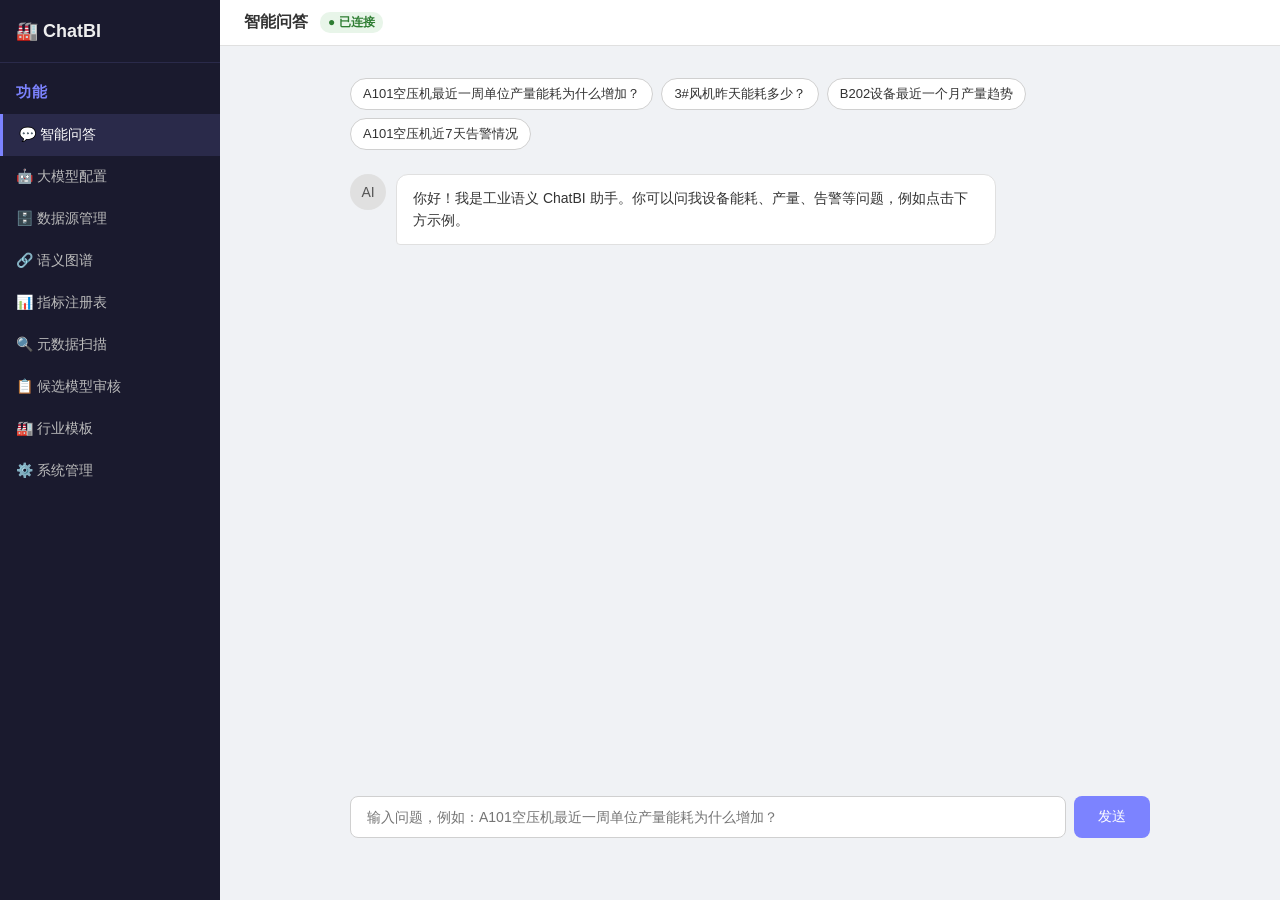
==== commit 3c83ebc1: "advance templated UI" ====
--- a/app/static/index.html
+++ b/app/static/index.html
@@ -3,6 +3,7 @@
 <head>
 <meta charset="UTF-8">
 <meta name="viewport" content="width=device-width, initial-scale=1.0">
+<link rel="stylesheet" href="/static/template-management.css">
 <title>Industrial Semantic ChatBI</title>
 <style>
 * { margin: 0; padding: 0; box-sizing: border-box; }
@@ -174,6 +175,7 @@
       <a href="#metrics" data-panel="metrics">📊 指标注册表</a>
       <a href="#scan" data-panel="scan">🔍 元数据扫描</a>
       <a href="#candidates" data-panel="candidates">📋 候选模型审核</a>
+      <a href="#templates" data-panel="templates">🏭 行业模板</a>
       <a href="#admin" data-panel="admin">⚙️ 系统管理</a>
     </nav>
   </div>
@@ -299,6 +301,28 @@
         <div id="candidates-content"><div class="loading">加载中...</div></div>
       </div>
 
+      <!-- Industry Templates Panel -->
+      <div class="panel" id="panel-templates">
+        <div class="template-toolbar">
+          <div>
+            <h3>行业模板</h3>
+            <p>快速创建和应用可复用的行业语义模型</p>
+          </div>
+          <div class="template-toolbar-actions">
+            <button class="btn btn-outline" onclick="openTemplateUpload()">📤 上传模板</button>
+            <button class="btn btn-primary" onclick="openTemplateEditor()">＋ 新建模板</button>
+            <input type="file" id="template-file-input" accept=".json,.yaml,.yml" hidden onchange="handleTemplateFile(event)">
+          </div>
+        </div>
+        <div class="template-search-wrap">
+          <span aria-hidden="true">⌕</span>
+          <input id="template-search" class="template-search" aria-label="搜索行业模板" placeholder="搜索模板 ID、名称或描述" oninput="filterTemplates()">
+        </div>
+        <div id="template-grid" class="template-grid"><div class="loading">加载中…</div></div>
+        <div id="template-drawer-root"></div>
+        <div id="template-modal-root"></div>
+      </div>
+
       <!-- Admin Panel -->
       <div class="panel" id="panel-admin">
         <div style="display:flex;justify-content:space-between;align-items:center;margin-bottom:16px;">
@@ -319,7 +343,7 @@
 
 <script>
 const API = '';
-const titles = { chat: '智能问答', llm: '大模型配置', datasources: '数据源管理', graph: '语义图谱', metrics: '指标注册表', scan: '元数据扫描', candidates: '候选模型审核', admin: '系统管理' };
+const titles = { chat: '智能问答', llm: '大模型配置', datasources: '数据源管理', graph: '语义图谱', metrics: '指标注册表', scan: '元数据扫描', candidates: '候选模型审核', templates: '行业模板', admin: '系统管理' };
 const samples = [
   'A101空压机最近一周单位产量能耗为什么增加？',
   '3#风机昨天能耗多少？',
@@ -351,6 +375,7 @@
       if (panel === 'graph') loadGraph();
       if (panel === 'metrics') loadMetrics();
       if (panel === 'candidates') loadCandidates();
+      if (panel === 'templates') loadTemplates();
       if (panel === 'admin') loadAdmin();
     });
   });
@@ -746,7 +771,7 @@
     const defaultColor = { bg: '#f5f5f5', border: '#9e9e9e', icon: '📋' };
 
     let html = '<div class="graph-view">';
-    data.nodes.forEach(n => {
+    data.nodes.forEach((n, nodeIndex) => {
       const color = ENTITY_COLORS[n.id] || defaultColor;
       const ont = window._ontologyCache && window._ontologyCache.entities ? window._ontologyCache.entities[n.id] : null;
       const columns = ont && ont.physical_mapping ? ont.physical_mapping.columns || {} : {};
@@ -754,7 +779,7 @@
 
       html += `<div class="entity-card" style="border-color:${color.border}">
         <div class="card-actions">
-          <button class="btn btn-outline" onclick="showEntityForm('${escapeAttr(n.id)}')">✏️ 编辑</button>
+          <button class="btn btn-outline" data-entity-edit-index="${nodeIndex}">✏️ 编辑</button>
         </div>
         <div class="entity-icon" style="background:${color.bg};color:${color.border}">${color.icon}</div>
         <h4>${escapeHtml(n.id)}</h4>
@@ -794,6 +819,12 @@
     }
 
     el.innerHTML = html;
+    el.querySelectorAll('[data-entity-edit-index]').forEach(button => {
+      button.addEventListener('click', () => {
+        const node = data.nodes[Number(button.dataset.entityEditIndex)];
+        if (node) showEntityForm(node.id);
+      });
+    });
     // Cache ontology for column display
     apiFetch('/ontology').then(ont => { window._ontologyCache = ont; }).catch(() => {});
   } catch (e) {
@@ -863,7 +894,7 @@
       <span class="add-col-btn" onclick="addColumnRow()">＋ 添加字段</span>
 
       <div class="form-actions" style="margin-top:16px;padding-top:16px;border-top:1px solid #f0f0f0">
-        <button class="btn btn-primary" style="padding:10px 24px" onclick="saveEntity('${escapeAttr(editName || '')}')">💾 保存实体</button>
+        <button class="btn btn-primary" style="padding:10px 24px" onclick="saveEntity()">💾 保存实体</button>
         <button class="btn btn-outline" style="padding:10px 24px" onclick="document.getElementById('entity-form-area').innerHTML=''">取消</button>
       </div>
     </div>`;
@@ -890,7 +921,7 @@
   list.appendChild(div.firstElementChild);
 }
 
-async function saveEntity(editName) {
+async function saveEntity() {
   const name = document.getElementById('ef-name').value.trim();
   const table = document.getElementById('ef-table').value.trim();
   if (!name || !table) { alert('请填写实体名称和表名'); return; }
@@ -1009,11 +1040,12 @@
       return;
     }
     let html = '<div class="metrics-grid">';
-    for (const [name, cfg] of Object.entries(metrics)) {
+    const metricEntries = Object.entries(metrics);
+    for (const [metricIndex, [name, cfg]] of metricEntries.entries()) {
       html += `<div class="metric-card">
         <div class="card-actions">
-          <button class="btn btn-outline" onclick="showMetricForm('${escapeAttr(name)}')">编辑</button>
-          <button class="btn btn-danger" onclick="deleteMetric('${escapeAttr(name)}')">删除</button>
+          <button class="btn btn-outline" data-metric-edit-index="${metricIndex}">编辑</button>
+          <button class="btn btn-danger" data-metric-delete-index="${metricIndex}">删除</button>
         </div>
         <h4>${escapeHtml(name)}</h4>
         <div class="desc">${escapeHtml(cfg.description || '')}</div>
@@ -1024,6 +1056,18 @@
     }
     html += '</div>';
     el.innerHTML = html;
+    el.querySelectorAll('[data-metric-edit-index]').forEach(button => {
+      button.addEventListener('click', () => {
+        const entry = metricEntries[Number(button.dataset.metricEditIndex)];
+        if (entry) showMetricForm(entry[0]);
+      });
+    });
+    el.querySelectorAll('[data-metric-delete-index]').forEach(button => {
+      button.addEventListener('click', () => {
+        const entry = metricEntries[Number(button.dataset.metricDeleteIndex)];
+        if (entry) deleteMetric(entry[0]);
+      });
+    });
   } catch (e) {
     el.innerHTML = `<div class="error-msg">${escapeHtml(e.message)}</div>`;
   }
@@ -1396,5 +1440,6 @@
   return d.innerHTML;
 }
 </script>
+<script src="/static/template-management.js"></script>
 </body>
 </html>
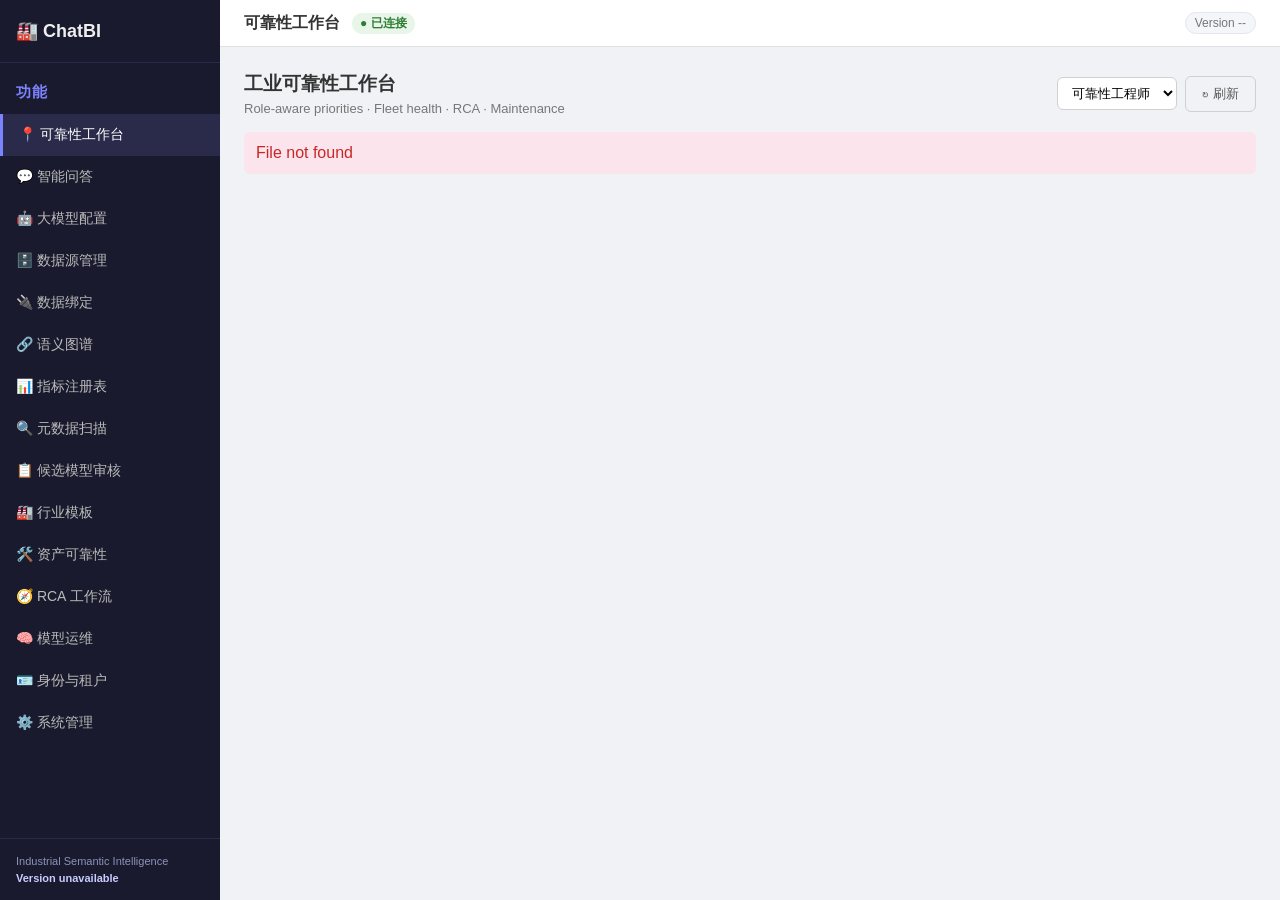
==== commit c85ee1d5: "updated for architecture" ====
--- a/app/static/index.html
+++ b/app/static/index.html
@@ -15,6 +15,9 @@
 .sidebar nav a { display: block; padding: 12px 16px; color: #bbb; text-decoration: none; font-size: 14px; transition: background .15s; }
 .sidebar nav a:hover, .sidebar nav a.active { background: #2a2a4a; color: #fff; }
 .sidebar nav a.active { border-left: 3px solid #7c83ff; }
+.sidebar-version { margin-top:auto; padding:14px 16px; border-top:1px solid #2a2a4a; color:#8d93b8; font-size:11px; line-height:1.5; }
+.sidebar-version strong { color:#c9ccff; font-weight:600; }
+.topbar-version { margin-left:auto; color:#777; font-size:12px; font-weight:500; background:#f5f6fa; border:1px solid #e4e6ee; padding:3px 9px; border-radius:12px; }
 .main { flex: 1; display: flex; flex-direction: column; overflow: hidden; }
 .topbar { background: #fff; padding: 12px 24px; border-bottom: 1px solid #e0e0e0; font-size: 16px; font-weight: 600; display: flex; align-items: center; gap: 12px; }
 .topbar .badge { background: #e8f5e9; color: #2e7d32; font-size: 12px; padding: 2px 8px; border-radius: 10px; }
@@ -160,6 +163,12 @@
 
 .loading { text-align: center; padding: 40px; color: #888; }
 .error-msg { color: #c62828; background: #fce4ec; padding: 12px; border-radius: 6px; margin: 8px 0; }
+
+/* V2.0 Productization */
+.workspace-grid{display:grid;grid-template-columns:repeat(auto-fill,minmax(190px,1fr));gap:16px;margin-bottom:20px}.product-grid{display:grid;grid-template-columns:1.2fr .8fr;gap:16px}.mini-chart{height:180px;display:flex;align-items:flex-end;gap:4px;padding:14px 8px;border-bottom:1px solid #eee}.mini-bar{flex:1;min-width:5px;background:#7c83ff;border-radius:3px 3px 0 0;opacity:.8}.timeline{position:relative;padding-left:24px}.timeline:before{content:'';position:absolute;left:8px;top:4px;bottom:4px;width:2px;background:#e6e7ef}.timeline-item{position:relative;padding:0 0 16px 10px;font-size:13px}.timeline-item:before{content:'';position:absolute;left:-21px;top:5px;width:10px;height:10px;border-radius:50%;background:#7c83ff;border:2px solid #fff;box-shadow:0 0 0 1px #cdd0e7}.asset-tree ul{list-style:none;padding-left:18px}.asset-tree li{padding:4px 0;font-size:13px}.failure-row{padding:12px 0;border-bottom:1px solid #eee}.risk-meter{height:7px;background:#eee;border-radius:8px;overflow:hidden;margin-top:6px}.risk-meter span{display:block;height:100%;background:#7c83ff}.role-select{padding:7px 10px;border:1px solid #d0d0d0;border-radius:6px;background:#fff}.workflow-chip{display:inline-block;padding:3px 8px;border-radius:12px;background:#f2f3f8;font-size:11px;margin-right:5px}@media(max-width:900px){.product-grid{grid-template-columns:1fr}}
+
+/* V2.1 Reliability Workflow UX */
+.asset-nav-layout{display:grid;grid-template-columns:260px 1fr;gap:16px}.asset-nav-card{max-height:520px;overflow:auto}.tree-node{padding:5px 4px;font-size:13px;cursor:pointer;border-radius:5px}.tree-node:hover{background:#f4f5fb}.tree-children{margin-left:16px;border-left:1px solid #e5e6ef;padding-left:8px}.trend-svg{width:100%;height:210px;display:block}.trend-legend{display:flex;gap:16px;font-size:12px;color:#666;margin-top:8px}.legend-dot{display:inline-block;width:9px;height:9px;border-radius:50%;margin-right:5px}.workflow-steps{display:flex;align-items:center;gap:6px;flex-wrap:wrap;margin:12px 0}.workflow-step{padding:7px 10px;border-radius:16px;background:#f0f1f5;color:#777;font-size:12px}.workflow-step.done{background:#e8f5e9;color:#2e7d32}.workflow-step.current{background:#e8eaf6;color:#3f51b5;font-weight:700}.workflow-arrow{color:#aaa}.evidence-card{padding:10px 12px;border:1px solid #ececf3;border-radius:7px;margin-top:8px;background:#fafafe}.hypothesis-card{padding:12px;border:1px solid #e2e3ec;border-radius:8px;margin-top:10px}.rca-grid{display:grid;grid-template-columns:320px 1fr;gap:16px}.rca-list{max-height:620px;overflow:auto}.rca-case-row{padding:11px;border-bottom:1px solid #eee;cursor:pointer}.rca-case-row:hover{background:#f7f7fb}.range-btn.active{background:#5b63e6;color:#fff;border-color:#5b63e6}@media(max-width:1000px){.asset-nav-layout,.rca-grid{grid-template-columns:1fr}}
 </style>
 </head>
 <body>
@@ -168,26 +177,44 @@
     <div class="logo">🏭 ChatBI</div>
     <h2>功能</h2>
     <nav>
-      <a href="#chat" class="active" data-panel="chat">💬 智能问答</a>
+      <a href="#workspace" class="active" data-panel="workspace">📍 可靠性工作台</a>
+      <a href="#chat" data-panel="chat">💬 智能问答</a>
       <a href="#llm" data-panel="llm">🤖 大模型配置</a>
       <a href="#datasources" data-panel="datasources">🗄️ 数据源管理</a>
+      <a href="#bindings" data-panel="bindings">🔌 数据绑定</a>
       <a href="#graph" data-panel="graph">🔗 语义图谱</a>
       <a href="#metrics" data-panel="metrics">📊 指标注册表</a>
       <a href="#scan" data-panel="scan">🔍 元数据扫描</a>
       <a href="#candidates" data-panel="candidates">📋 候选模型审核</a>
       <a href="#templates" data-panel="templates">🏭 行业模板</a>
+      <a href="#assets" data-panel="assets">🛠️ 资产可靠性</a>
+      <a href="#rcaworkflow" data-panel="rcaworkflow">🧭 RCA 工作流</a>
+      <a href="#modelops" data-panel="modelops">🧠 模型运维</a>
+      <a href="#identity" data-panel="identity">🪪 身份与租户</a>
       <a href="#admin" data-panel="admin">⚙️ 系统管理</a>
     </nav>
+    <div class="sidebar-version">Industrial Semantic Intelligence<br><strong id="sidebar-version">Version --</strong></div>
   </div>
   <div class="main">
     <div class="topbar">
-      <span id="page-title">智能问答</span>
+      <span id="page-title">可靠性工作台</span>
       <span class="badge" id="status-badge">● 已连接</span>
+      <span class="topbar-version" id="topbar-version">Version --</span>
     </div>
     <div class="content">
 
+      
+      <!-- V2.0 Role-based Reliability Workspace -->
+      <div class="panel active" id="panel-workspace">
+        <div style="display:flex;justify-content:space-between;align-items:center;margin-bottom:16px">
+          <div><h3>工业可靠性工作台</h3><p style="font-size:13px;color:#777;margin-top:4px">Role-aware priorities · Fleet health · RCA · Maintenance</p></div>
+          <div style="display:flex;gap:8px;align-items:center"><select id="workspace-role" class="role-select" onchange="loadWorkspace()"><option value="reliability_engineer">可靠性工程师</option><option value="maintenance_planner">维护计划员</option><option value="operator">运行人员</option></select><button class="btn btn-outline" onclick="loadWorkspace()">↻ 刷新</button></div>
+        </div>
+        <div id="workspace-content"><div class="loading">加载中...</div></div>
+      </div>
+
       <!-- Chat Panel -->
-      <div class="panel active" id="panel-chat">
+      <div class="panel" id="panel-chat">
         <div class="chat-container">
           <div class="sample-questions" id="samples"></div>
           <div class="messages" id="messages">
@@ -215,7 +242,7 @@
             <div class="form-field"><label>API 地址 *</label><input id="llm-url" placeholder="http://localhost:11434/v1 或 https://api.openai.com/v1" /></div>
           </div>
           <div class="form-row">
-            <div class="form-field"><label>API Key（可选）</label><input id="llm-key" type="password" placeholder="sk-..." /></div>
+            <div class="form-field"><label>API Key Secret Ref（推荐）</label><input id="llm-key" placeholder="secret://env/LLM_API_KEY" /></div>
             <div class="form-field"><label>模型名称 *</label><input id="llm-model" placeholder="gpt-4o / deepseek-chat / qwen2.5" /></div>
           </div>
           <div class="form-row">
@@ -241,6 +268,16 @@
         <div id="datasources-content"><div class="loading">加载中...</div></div>
       </div>
 
+      <!-- V2.2 Data Binding Studio -->
+      <div class="panel" id="panel-bindings">
+        <div style="display:flex;justify-content:space-between;align-items:center;margin-bottom:16px;gap:12px;flex-wrap:wrap">
+          <div><h3>工业数据绑定工作室</h3><p style="font-size:13px;color:#777;margin-top:4px">InfluxDB / Historian / MES / CMMS → Asset / Sensor / Condition / Alarm / Work Order</p></div>
+          <div style="display:flex;gap:8px"><button class="btn btn-primary" onclick="showBindingForm()">＋ 新建绑定</button><button class="btn btn-outline" onclick="loadDataBindings()">↻ 刷新</button></div>
+        </div>
+        <div class="card" style="margin-bottom:16px"><strong>治理边界</strong><p style="font-size:13px;color:#666;margin-top:6px">Preview 只做字段映射预览；只有 Approved Binding 才允许执行写入。真实 InfluxDB/Historian/MES/CMMS 拉取由 Adapter/Collector 完成，核心平台只消费标准化记录，避免把厂商协议写死在领域层。</p></div>
+        <div id="binding-form-area"></div><div id="integration-runtime-summary" class="card" style="margin-bottom:16px"><div class="loading">加载运行状态...</div></div><div id="connector-runtime-summary" class="card" style="margin-bottom:16px"><div class="loading">加载 Connector / Edge Agent 状态...</div></div><div id="connector-actions" style="display:flex;gap:8px;margin-bottom:16px"><button class="btn btn-outline" onclick="showConnectorForm()">＋ 新建 Connector</button><button class="btn btn-outline" onclick="showEdgeAgentForm()">＋ 注册 Edge Agent</button></div><div id="connector-form-area"></div><div id="connectors-content"></div><div id="bindings-content"><div class="loading">加载中...</div></div>
+      </div>
+
       <!-- Graph Panel -->
       <div class="panel" id="panel-graph">
         <div style="display:flex;justify-content:space-between;align-items:center;margin-bottom:16px;">
@@ -323,6 +360,51 @@
         <div id="template-modal-root"></div>
       </div>
 
+      <!-- Asset Reliability Cockpit Panel -->
+      <div class="panel" id="panel-assets">
+        <div style="display:flex;justify-content:space-between;align-items:center;margin-bottom:16px;gap:12px;flex-wrap:wrap">
+          <div><h3>资产可靠性驾驶舱</h3><p style="font-size:13px;color:#777;margin-top:4px">Plant → Line → Asset · Health/Risk Trend · Failure Mode · RCA · Maintenance</p></div>
+          <div style="display:flex;gap:8px;align-items:center;flex-wrap:wrap"><input id="asset-cockpit-id" placeholder="输入 Asset ID，如 A101" style="padding:8px 10px;border:1px solid #d0d0d0;border-radius:6px"><span style="font-size:12px;color:#777">趋势范围</span><button class="btn btn-outline range-btn" data-days="7" onclick="setAssetRange(7,this)">7d</button><button class="btn btn-outline range-btn active" data-days="30" onclick="setAssetRange(30,this)">30d</button><button class="btn btn-outline range-btn" data-days="90" onclick="setAssetRange(90,this)">90d</button><button class="btn btn-primary" onclick="loadAssetCockpit()">查看资产</button><button class="btn btn-outline" onclick="createAssetQuick()">＋ 新增资产</button><button class="btn btn-outline" onclick="loadAssetHierarchy();loadAssetFleet()">↻ 刷新</button></div>
+        </div>
+        <div class="asset-nav-layout">
+          <div class="card asset-nav-card"><h3>Plant / Line / Asset</h3><div id="asset-hierarchy-browser" style="margin-top:10px"><div class="loading">加载中...</div></div></div>
+          <div><div id="asset-fleet"><div class="loading">加载中...</div></div><div id="asset-cockpit" style="margin-top:20px"></div></div>
+        </div>
+      </div>
+
+      <!-- V2.1 RCA Workflow Panel -->
+      <div class="panel" id="panel-rcaworkflow">
+        <div style="display:flex;justify-content:space-between;align-items:center;margin-bottom:16px;gap:12px;flex-wrap:wrap">
+          <div><h3>RCA Case 工作流</h3><p style="font-size:13px;color:#777;margin-top:4px">Open → Analyze → Evidence Review → Engineer Confirm → Maintenance → Resolved → Closed</p></div>
+          <div style="display:flex;gap:8px"><select id="rca-status-filter" class="role-select" onchange="loadRCAWorkflows()"><option value="">全部状态</option><option>open</option><option>analyzed</option><option>reviewed</option><option>resolved</option><option>closed</option></select><button class="btn btn-outline" onclick="loadRCAWorkflows()">↻ 刷新</button></div>
+        </div>
+        <div class="rca-grid"><div class="card rca-list"><h3>RCA Cases</h3><div id="rca-workflow-list" style="margin-top:8px"><div class="loading">加载中...</div></div></div><div id="rca-workflow-detail"><div class="card"><p style="color:#888">选择一个 RCA Case 查看证据、假设和处理流程。</p></div></div></div>
+      </div>
+
+      <!-- Model Operations Panel -->
+      <div class="panel" id="panel-modelops">
+        <div style="display:flex;justify-content:space-between;align-items:center;margin-bottom:16px;">
+          <div><h3>模型评估与生产监控</h3><p style="font-size:13px;color:#777;margin-top:4px">Dataset Registry · Offline Evaluation · Champion/Challenger · Feature Drift</p></div>
+          <button class="btn btn-outline" onclick="loadModelOps()">↻ 刷新</button>
+        </div>
+        <div id="modelops-overview"><div class="loading">加载中...</div></div>
+      </div>
+
+      <!-- V2.5 Enterprise Identity & Multi-Tenant Governance -->
+      <div class="panel" id="panel-identity">
+        <div style="display:flex;justify-content:space-between;align-items:center;margin-bottom:16px;gap:12px;flex-wrap:wrap">
+          <div><h3>企业身份与租户治理</h3><p style="font-size:13px;color:#777;margin-top:4px">Tenant → Organization → Site → Principal · Asset / Connector / Edge Agent Scope</p></div>
+          <button class="btn btn-outline" onclick="loadEnterpriseIdentity()">↻ 刷新</button>
+        </div>
+        <div id="identity-overview"><div class="loading">加载中...</div></div>
+        <div class="card" style="margin-top:16px"><div style="display:flex;justify-content:space-between;align-items:center;gap:12px;flex-wrap:wrap"><div><h3>认证 / SSO</h3><p style="font-size:13px;color:#777;margin-top:4px">V2.7 Authentication + Secret References → Principal / Enterprise Scope</p></div><span id="auth-mode-badge" class="status-badge">加载中</span></div><div id="auth-config-summary" style="font-size:13px;color:#555;line-height:1.8;margin-top:10px"></div><div class="form-row" style="margin-top:12px"><div class="form-field" style="flex:1"><label>Bearer Token（当前浏览器会话）</label><input id="auth-token-input" type="password" placeholder="粘贴 OIDC/JWT access token；disabled 模式无需填写"></div></div><div class="form-actions"><button class="btn btn-primary" onclick="saveAuthToken()">应用 Token</button><button class="btn btn-outline" onclick="clearAuthToken()">清除</button><button class="btn btn-outline" onclick="loadAuthSession()">验证当前身份</button></div><div id="auth-session" style="margin-top:10px"></div></div>
+        <div class="product-grid" style="margin-top:16px">
+          <div class="card"><h3>新建 / 更新 Principal</h3><div class="form-row" style="margin-top:12px"><div class="form-field"><label>Principal ID</label><input id="id-principal" placeholder="engineer-f01"></div><div class="form-field"><label>名称</label><input id="id-name" placeholder="F01 Reliability Engineer"></div></div><div class="form-row"><div class="form-field"><label>Tenant</label><input id="id-tenant" value="default"></div><div class="form-field"><label>Roles（逗号分隔）</label><input id="id-roles" value="viewer" placeholder="reliability_engineer"></div></div><div class="form-row"><div class="form-field"><label>Site Scope</label><input id="id-sites" placeholder="F01,F02"></div><div class="form-field"><label>Asset Scope</label><input id="id-assets" placeholder="A101,A102"></div></div><div class="form-actions"><button class="btn btn-primary" onclick="saveEnterprisePrincipal()">保存 Principal</button></div></div>
+          <div class="card"><h3>作用域原则</h3><div style="font-size:13px;line-height:1.8;color:#555;margin-top:10px">Semantic RBAC/RLS 继续治理“可以问什么数据”；Enterprise Scope 治理“属于哪个 Tenant/Site/Asset/Connector 的资源可以访问”。旧单企业数据自动归入 <code>default</code> Tenant，保持向后兼容。</div></div>
+        </div>
+        <div class="card" style="margin-top:16px"><h3>Secret / Credential Governance</h3><p style="font-size:13px;color:#777;margin-top:4px">V2.7 只保存 Secret Reference 与元数据，平台 API 不回显 Secret 明文。</p><div id="secret-overview" style="margin-top:10px"><div class="loading">加载中...</div></div><div class="form-row" style="margin-top:12px"><div class="form-field"><label>Secret ID</label><input id="secret-id" placeholder="mes-f01-reader"></div><div class="form-field"><label>Secret Ref</label><input id="secret-ref" placeholder="secret://env/MES_F01_PASSWORD"></div></div><div class="form-row"><div class="form-field"><label>Purpose</label><input id="secret-purpose" placeholder="MES JDBC read-only credential"></div><div class="form-field"><label>Site Scope</label><input id="secret-site" placeholder="F01"></div></div><div class="form-actions"><button class="btn btn-primary" onclick="registerSecretRef()">登记 Secret Ref</button><button class="btn btn-outline" onclick="loadSecretOverview()">刷新</button></div></div><div class="card" style="margin-top:16px"><h3>Principals</h3><div id="identity-principals" style="margin-top:10px"></div></div>
+      </div>
+
       <!-- Admin Panel -->
       <div class="panel" id="panel-admin">
         <div style="display:flex;justify-content:space-between;align-items:center;margin-bottom:16px;">
@@ -343,7 +425,7 @@
 
 <script>
 const API = '';
-const titles = { chat: '智能问答', llm: '大模型配置', datasources: '数据源管理', graph: '语义图谱', metrics: '指标注册表', scan: '元数据扫描', candidates: '候选模型审核', templates: '行业模板', admin: '系统管理' };
+const titles = { workspace: '可靠性工作台', chat: '智能问答', llm: '大模型配置', datasources: '数据源管理', bindings: '数据绑定', graph: '语义图谱', metrics: '指标注册表', scan: '元数据扫描', candidates: '候选模型审核', templates: '行业模板', assets: '资产可靠性', rcaworkflow: 'RCA 工作流', modelops: '模型运维', identity: '身份与租户', admin: '系统管理' };
 const samples = [
   'A101空压机最近一周单位产量能耗为什么增加？',
   '3#风机昨天能耗多少？',
@@ -352,6 +434,9 @@
 ];
 
 document.addEventListener('DOMContentLoaded', () => {
+  loadAppVersion();
+  loadAuthConfig();
+  loadWorkspace();
   const samplesEl = document.getElementById('samples');
   samples.forEach(q => {
     const el = document.createElement('span');
@@ -370,12 +455,18 @@
       document.querySelectorAll('.panel').forEach(p => p.classList.remove('active'));
       document.getElementById('panel-' + panel).classList.add('active');
       document.getElementById('page-title').textContent = titles[panel];
+      if (panel === 'workspace') loadWorkspace();
       if (panel === 'llm') loadLlmConfig();
       if (panel === 'datasources') loadDatasources();
+      if (panel === 'bindings') loadDataBindings();
       if (panel === 'graph') loadGraph();
       if (panel === 'metrics') loadMetrics();
       if (panel === 'candidates') loadCandidates();
       if (panel === 'templates') loadTemplates();
+      if (panel === 'assets') { loadAssetHierarchy(); loadAssetFleet(); }
+      if (panel === 'rcaworkflow') loadRCAWorkflows();
+      if (panel === 'modelops') loadModelOps();
+      if (panel === 'identity') { loadEnterpriseIdentity(); loadAuthConfig(); loadSecretOverview(); }
       if (panel === 'admin') loadAdmin();
     });
   });
@@ -386,6 +477,10 @@
 });
 
 async function apiFetch(url, opts) {
+  opts = opts || {};
+  opts.headers = Object.assign({}, opts.headers || {});
+  const token = sessionStorage.getItem('enterprise_access_token');
+  if (token) opts.headers['Authorization'] = 'Bearer ' + token;
   const res = await fetch(API + url, opts);
   if (!res.ok) {
     const err = await res.json().catch(() => ({ detail: res.statusText }));
@@ -527,7 +622,7 @@
   try {
     const cfg = await apiFetch('/llm/config');
     document.getElementById('llm-url').value = cfg.api_url || '';
-    document.getElementById('llm-key').value = cfg.api_key === '***' ? '' : (cfg.api_key || '');
+    document.getElementById('llm-key').value = cfg.api_key_ref || '';
     document.getElementById('llm-model').value = cfg.model || '';
     document.getElementById('llm-temp').value = cfg.temperature ?? 0.3;
     document.getElementById('llm-timeout').value = cfg.timeout ?? 30;
@@ -545,7 +640,7 @@
   const keyVal = document.getElementById('llm-key').value;
   const body = {
     api_url,
-    api_key: keyVal || '',
+    api_key: '', api_key_ref: keyVal || '',
     model,
     temperature: parseFloat(document.getElementById('llm-temp').value) || 0.3,
     timeout: parseInt(document.getElementById('llm-timeout').value) || 30,
@@ -614,12 +709,12 @@
 }
 
 async function showDsForm(editId) {
-  let id = '', name = '', type = 'mysql', host = '', port = '', user = '', password = '', database = '', api_url = '', api_method = 'GET', api_headers = '', file_path = '';
+  let id = '', name = '', type = 'mysql', host = '', port = '', user = '', credential_ref = '', database = '', api_url = '', api_method = 'GET', api_headers = '', file_path = '';
   if (editId) {
     try {
       const list = await apiFetch('/datasources');
       const ds = list.find(d => d.id === editId);
-      if (ds) { id = ds.id; name = ds.name; type = ds.type; host = ds.host||''; port = ds.port||''; user = ds.user||''; password = ds.password||''; database = ds.database||''; api_url = ds.api_url||''; api_method = ds.api_method||'GET'; api_headers = ds.api_headers ? Object.entries(ds.api_headers).map(([k,v])=>k+':'+v).join(', ') : ''; file_path = ds.file_path||''; }
+      if (ds) { id = ds.id; name = ds.name; type = ds.type; host = ds.host||''; port = ds.port||''; user = ds.user||''; credential_ref = ds.credential_ref||''; database = ds.database||''; api_url = ds.api_url||''; api_method = ds.api_method||'GET'; api_headers = ds.api_headers ? Object.entries(ds.api_headers).map(([k,v])=>k+':'+v).join(', ') : ''; file_path = ds.file_path||''; }
     } catch (e) { /* ignore */ }
   }
   const typeOptions = DS_TYPES.map(t => `<option value="${t.value}" ${t.value === type ? 'selected' : ''}>${t.label}</option>`).join('');
@@ -641,7 +736,7 @@
         </div>
         <div class="form-row">
           <div class="form-field"><label>用户名 *</label><input id="ds-user" value="${escapeAttr(user)}" placeholder="root" /></div>
-          <div class="form-field"><label>密码</label><input id="ds-password" type="password" value="${escapeAttr(password)}" placeholder="••••••" /></div>
+          <div class="form-field"><label>Credential Secret Ref</label><input id="ds-credential-ref" value="${escapeAttr(credential_ref)}" placeholder="secret://env/MES_DB_PASSWORD" /></div>
         </div>
         <div class="form-row">
           <div class="form-field"><label>数据库名（可选）</label><input id="ds-database" value="${escapeAttr(database)}" placeholder="production" /></div>
@@ -653,7 +748,7 @@
           <div class="form-field" style="max-width:120px"><label>请求方法</label><select id="ds-api-method"><option ${api_method==='GET'?'selected':''}>GET</option><option ${api_method==='POST'?'selected':''}>POST</option></select></div>
         </div>
         <div class="form-row">
-          <div class="form-field"><label>请求头（格式：Key:Value, 逗号分隔）</label><input id="ds-api-headers" value="${escapeAttr(api_headers)}" placeholder="Authorization:Bearer token123, Accept:application/json" /></div>
+          <div class="form-field"><label>请求头（格式：Key:Value, 逗号分隔）</label><input id="ds-api-headers" value="${escapeAttr(api_headers)}" placeholder="Authorization:secret://env/API_BEARER_TOKEN, Accept:application/json" /></div>
         </div>
         <div style="font-size:12px;color:#888;margin-bottom:8px">💡 系统将调用此 API，从 JSON 响应自动推断字段结构</div>
       </div>
@@ -696,7 +791,7 @@
     body.host = host;
     body.port = parseInt(document.getElementById('ds-port').value || info?.defaultPort || 3306);
     body.user = user;
-    body.password = document.getElementById('ds-password').value;
+    body.password = ''; body.credential_ref = document.getElementById('ds-credential-ref').value.trim();
     body.database = document.getElementById('ds-database').value.trim() || null;
   } else if (info.group === 'api') {
     const apiUrl = document.getElementById('ds-api-url').value.trim();
@@ -1162,13 +1257,235 @@
 
 function escapeAttr(s) { return String(s || '').replace(/&/g,'&amp;').replace(/"/g,'&quot;').replace(/'/g,'&#39;').replace(/</g,'&lt;'); }
 
+
+async function loadAppVersion() {
+  try {
+    const h = await apiFetch('/health');
+    const text = 'V' + (h.version || '--');
+    document.getElementById('sidebar-version').textContent = text;
+    document.getElementById('topbar-version').textContent = text;
+    document.title = `Industrial Semantic ChatBI ${text}`;
+  } catch (e) {
+    document.getElementById('sidebar-version').textContent = 'Version unavailable';
+  }
+}
+
+let assetRangeDays=30;
+function setAssetRange(days,btn){assetRangeDays=days;document.querySelectorAll('.range-btn').forEach(x=>x.classList.remove('active'));if(btn)btn.classList.add('active');const id=(document.getElementById('asset-cockpit-id')||{}).value||'';if(id.trim())loadAssetCockpit();}
+function renderTrendSVG(rows){
+  if(!rows||!rows.length) return '<p style="color:#888;font-size:13px;margin-top:10px">暂无所选时间范围内的健康历史。</p>';
+  const w=720,h=190,pad=24,n=rows.length; const xs=i=>pad+(n<=1?0:i*(w-2*pad)/(n-1)); const y=v=>h-pad-(Math.max(0,Math.min(100,Number(v||0)))*(h-2*pad)/100);
+  const health=rows.map((r,i)=>`${xs(i)},${y(r.score)}`).join(' '); const risk=rows.map((r,i)=>`${xs(i)},${y(r.risk)}`).join(' ');
+  let grid='';[0,25,50,75,100].forEach(v=>{grid+=`<line x1="${pad}" y1="${y(v)}" x2="${w-pad}" y2="${y(v)}" stroke="#ececf3" stroke-width="1"/><text x="2" y="${y(v)+4}" font-size="10" fill="#999">${v}</text>`});
+  return `<svg viewBox="0 0 ${w} ${h}" class="trend-svg" preserveAspectRatio="none">${grid}<polyline fill="none" stroke="#4f67d8" stroke-width="3" points="${health}"/><polyline fill="none" stroke="#d96b5f" stroke-width="2.5" points="${risk}"/></svg><div class="trend-legend"><span><i class="legend-dot" style="background:#4f67d8"></i>Health</span><span><i class="legend-dot" style="background:#d96b5f"></i>Dynamic Risk</span><span>${rows.length} observations · ${assetRangeDays}d</span></div>`;
+}
+function renderHierarchyNodes(nodes){return (nodes||[]).map(n=>`<div><div class="tree-node" onclick="selectAssetFromTree('${escapeAttr(n.asset_id||'')}')"><strong>${escapeHtml(n.asset_id||'-')}</strong> <span style="color:#777">${escapeHtml(n.name||'')}</span></div>${(n.children||[]).length?`<div class="tree-children">${renderHierarchyNodes(n.children)}</div>`:''}</div>`).join('')}
+async function loadAssetHierarchy(){const el=document.getElementById('asset-hierarchy-browser');if(!el)return;el.innerHTML='<div class="loading">加载中...</div>';try{const d=await apiFetch('/assets/hierarchy');el.innerHTML=(d.roots||[]).length?renderHierarchyNodes(d.roots):'<p style="color:#888;font-size:13px">暂无资产层级。</p>'}catch(e){el.innerHTML=`<div class="error-msg">${escapeHtml(e.message)}</div>`}}
+function selectAssetFromTree(asset){document.getElementById('asset-cockpit-id').value=asset;loadAssetCockpit();}
+function renderHealthChart(rows){
+  if(!rows||!rows.length) return '<p style="color:#888;font-size:13px;margin-top:10px">暂无健康历史。</p>';
+  const bars=rows.slice(-24).map(r=>{const v=Math.max(2,Math.min(100,Number(r.score||0))); return `<div class="mini-bar" title="Health ${v.toFixed(1)}" style="height:${v}%"></div>`}).join('');
+  const last=rows[rows.length-1]||{}; return `<div class="mini-chart">${bars}</div><div style="font-size:12px;color:#777;margin-top:8px">最新 Health ${last.score==null?'-':Number(last.score).toFixed(1)} · Risk ${last.risk==null?'-':Number(last.risk).toFixed(1)}</div>`;
+}
+function renderAssetTree(asset,hierarchy){
+  const kids=(hierarchy||{}).children||[]; let html='<div class="asset-tree"><ul>';
+  html+=`<li><strong>${escapeHtml((asset||{}).asset_id||'-')}</strong> ${escapeHtml((asset||{}).name||'')}</li>`;
+  if((hierarchy||{}).parent_asset_id) html+=`<li style="color:#777">↑ Parent: ${escapeHtml(hierarchy.parent_asset_id)}</li>`;
+  kids.forEach(k=>{html+=`<li>↳ ${escapeHtml(k.asset_id||'-')} ${escapeHtml(k.name||'')}</li>`}); return html+'</ul></div>';
+}
+async function loadWorkspace(){
+  const el=document.getElementById('workspace-content'); if(!el) return; el.innerHTML='<div class="loading">加载中...</div>';
+  const role=(document.getElementById('workspace-role')||{}).value||'reliability_engineer';
+  try{const d=await apiFetch('/workspace/home?role='+encodeURIComponent(role)); const s=d.summary||{}; let html='<div class="workspace-grid">';
+    html+=statCard('资产',s.assets||0,'🏭');html+=statCard('Critical',s.critical_assets||0,'🔴');html+=statCard('健康恶化',s.deteriorating_assets||0,'📉');html+=statCard('Open RCA',s.open_rca_cases||0,'🔎');html+=statCard('待办工单',s.pending_work_orders||0,'🧰');html+='</div>';
+    html+='<div class="product-grid"><div class="card"><h3>我的优先事项</h3>'; const ps=d.priorities||[]; if(!ps.length) html+='<p style="color:#888;font-size:13px;margin-top:10px">当前没有高优先级事项。</p>'; ps.forEach(p=>{html+=`<div class="failure-row" ${p.asset?`style="cursor:pointer" onclick="openAssetFromWorkspace('${escapeAttr(p.asset)}')"`:''}><strong>${escapeHtml(p.title||p.asset||'-')}</strong> <span class="workflow-chip">${escapeHtml(p.kind||'task')}</span><div style="font-size:12px;color:#777;margin-top:4px">${escapeHtml(p.asset||'')} · ${escapeHtml(p.priority||'')}</div></div>`}); html+='</div>';
+    html+='<div class="card"><h3>Fleet Top Risk</h3>'; (d.fleet||[]).slice(0,8).forEach(a=>{html+=`<div class="failure-row" style="cursor:pointer" onclick="openAssetFromWorkspace('${escapeAttr(a.asset_id)}')"><strong>${escapeHtml(a.asset_id||'-')}</strong> ${escapeHtml(a.name||'')}<div style="font-size:12px;color:#777;margin-top:4px">Health ${a.health_score==null?'-':Number(a.health_score).toFixed(1)} · Risk ${a.dynamic_risk==null?'-':Number(a.dynamic_risk).toFixed(1)} · ${escapeHtml(a.maintenance_priority||'-')}</div></div>`}); html+='</div></div>'; el.innerHTML=html;
+  }catch(e){el.innerHTML=`<div class="error-msg">${escapeHtml(e.message)}</div>`}
+}
+function openAssetFromWorkspace(asset){document.querySelectorAll('.sidebar nav a').forEach(x=>x.classList.remove('active'));const a=document.querySelector('.sidebar nav a[data-panel="assets"]');a.classList.add('active');document.querySelectorAll('.panel').forEach(p=>p.classList.remove('active'));document.getElementById('panel-assets').classList.add('active');document.getElementById('page-title').textContent=titles.assets;document.getElementById('asset-cockpit-id').value=asset;loadAssetFleet();loadAssetCockpit();}
+
+async function createAssetQuick() {
+  const assetId=(prompt('Asset ID，例如 A101')||'').trim();
+  if(!assetId) return;
+  const name=(prompt('资产名称',assetId)||assetId).trim();
+  const assetType=(prompt('资产类型，例如 compressor / pump / motor','equipment')||'equipment').trim();
+  const parent=(prompt('Parent Asset ID（可留空）','')||'').trim();
+  try {
+    await apiFetch('/assets',{method:'POST',headers:{'Content-Type':'application/json'},body:JSON.stringify({asset_id:assetId,name,asset_type:assetType,parent_asset_id:parent})});
+    document.getElementById('asset-cockpit-id').value=assetId;
+    await loadAssetFleet(); await loadAssetCockpit();
+  } catch(e){ alert('新增资产失败：'+e.message); }
+}
+
+async function loadAssetFleet() {
+  const el=document.getElementById('asset-fleet');
+  el.innerHTML='<div class="loading">加载中...</div>';
+  try {
+    const [fleet, ops]=await Promise.all([apiFetch('/reliability/fleet?limit=100'), apiFetch('/operations/health')]);
+    const assets=fleet.assets||[];
+    let html='<div style="display:grid;grid-template-columns:repeat(auto-fill,minmax(180px,1fr));gap:16px;margin-bottom:20px">';
+    html+=statCard('平台版本','V'+ops.version,'🏷️');
+    html+=statCard('资产数量',fleet.total||0,'🏭');
+    html+=statCard('Critical',assets.filter(a=>a.health_class==='critical').length,'🔴');
+    html+=statCard('待处理 RCA',assets.reduce((n,a)=>n+(a.open_rca_cases||0),0),'🔎');
+    html+=statCard('待办工单',assets.reduce((n,a)=>n+(a.pending_work_orders||0),0),'🧰');
+    html+='</div><div class="card"><h3>资产风险排名</h3>';
+    if(!assets.length) html+='<p style="color:#888;font-size:13px;margin-top:12px">尚未建立 Asset Registry。可通过 POST /assets 导入资产主数据。</p>';
+    else {
+      html+='<div style="overflow:auto"><table style="width:100%;border-collapse:collapse;font-size:13px"><thead><tr><th style="text-align:left;padding:8px;border-bottom:1px solid #eee">资产</th><th>类型</th><th>健康分</th><th>趋势</th><th>Top Failure</th><th>动态风险</th><th>优先级</th><th>RCA</th><th>工单</th></tr></thead><tbody>';
+      assets.forEach(a=>{ html+=`<tr style="cursor:pointer" onclick="document.getElementById('asset-cockpit-id').value='${escapeAttr(a.asset_id||'')}';loadAssetCockpit()"><td style="padding:9px;border-bottom:1px solid #f0f0f0"><strong>${escapeHtml(a.asset_id||'-')}</strong><br><span style="color:#888">${escapeHtml(a.name||'')}</span></td><td style="text-align:center">${escapeHtml(a.asset_type||'-')}</td><td style="text-align:center">${a.health_score==null?'-':Number(a.health_score).toFixed(1)}</td><td style="text-align:center">${escapeHtml(a.risk_trend||'-')}</td><td style="text-align:center">${escapeHtml(a.top_failure_mode||'-')}</td><td style="text-align:center">${a.dynamic_risk==null?'-':Number(a.dynamic_risk).toFixed(1)}</td><td style="text-align:center">${escapeHtml(a.maintenance_priority||'-')}</td><td style="text-align:center">${a.open_rca_cases||0}</td><td style="text-align:center">${a.pending_work_orders||0}</td></tr>`; });
+      html+='</tbody></table></div>';
+    }
+    html+='</div>'; el.innerHTML=html;
+  } catch(e){ el.innerHTML=`<div class="error-msg">${escapeHtml(e.message)}</div>`; }
+}
+
+async function loadAssetCockpit() {
+  const asset=document.getElementById('asset-cockpit-id').value.trim();
+  if(!asset){ alert('请输入 Asset ID'); return; }
+  const el=document.getElementById('asset-cockpit'); el.innerHTML='<div class="loading">加载中...</div>';
+  try {
+    const d=await apiFetch('/assets/'+encodeURIComponent(asset)+'/cockpit?health_limit=1000&days='+assetRangeDays);
+    const h=d.health||{}, latest=h.latest||{}, top=d.top_failure_mode||{}, rul=d.rul||{}, sum=d.summary||{};
+    let html=`<div class="card"><div style="display:flex;justify-content:space-between;align-items:start"><div><h3>${escapeHtml((d.asset||{}).name||asset)}</h3><div style="color:#888;font-size:13px;margin-top:4px">${escapeHtml(asset)} · ${escapeHtml((d.asset||{}).asset_type||'equipment')}</div></div><span class="status-badge status-approved">${escapeHtml(d.health_class||'unknown')}</span></div></div>`;
+    html+='<div style="display:grid;grid-template-columns:repeat(auto-fill,minmax(170px,1fr));gap:16px">';
+    html+=statCard('Asset Health',d.current_health_score==null?'-':Number(d.current_health_score).toFixed(1),'❤️');
+    html+=statCard('Dynamic Risk',sum.dynamic_risk==null?'-':Number(sum.dynamic_risk).toFixed(1),'⚠️');
+    html+=statCard('Risk Trend',d.risk_trend||'-','📈');
+    html+=statCard('RUL',rul.estimated_rul_hours==null?'N/A':Number(rul.estimated_rul_hours).toFixed(1)+'h','⏳');
+    html+=statCard('Open RCA',sum.open_rca_cases||0,'🔎');
+    html+=statCard('Pending WO',sum.pending_work_orders||0,'🧰');
+    html+='</div>';
+    html+=`<div class="card"><h3>Top Failure Mode</h3><p style="margin-top:10px"><strong>${escapeHtml(top.failure_mode||'-')}</strong> · Risk ${top.dynamic_risk_score==null?'-':top.dynamic_risk_score} · ${escapeHtml(top.maintenance_priority||'-')}</p><p style="font-size:13px;color:#666;margin-top:8px">${escapeHtml(top.inspection_recommendation||'暂无维护建议')}</p></div>`;
+    html+=`<div class="card"><h3>资产组成</h3><p style="font-size:13px;margin-top:10px">组件 ${sum.components||0} · 传感器绑定 ${sum.sensors||0} · 已批准 Failure Modes ${sum.approved_failure_modes||0}</p></div>`;
+    const hist=d.health_history||[];
+    html+='<div class="product-grid">';
+    html+='<div class="card"><h3>健康 / 风险趋势 · '+assetRangeDays+' 天</h3>'+renderTrendSVG(hist)+'</div>';
+    html+='<div class="card"><h3>资产层级</h3>'+renderAssetTree(d.asset,d.hierarchy)+'</div>';
+    html+='</div>';
+    const failures=d.failure_drilldown||[]; html+='<div class="card"><h3>Failure Mode Drill-down</h3>';
+    if(!failures.length) html+='<p style="color:#888;font-size:13px;margin-top:10px">暂无已批准 FMEA Failure Mode。</p>';
+    failures.slice(0,8).forEach(f=>{ const risk=Number(f.dynamic_risk||0); html+=`<div class="failure-row"><div style="display:flex;justify-content:space-between"><strong>${escapeHtml(f.failure_mode||f.cause_code||'-')}</strong><span>${risk?risk.toFixed(1):'-'} · ${escapeHtml(f.maintenance_priority||f.criticality||'-')}</span></div><div style="font-size:12px;color:#777;margin-top:5px">${escapeHtml(f.component||'-')} · RPN ${f.rpn==null?'-':f.rpn} · ${escapeHtml(f.effect||f.cause||'')}</div><div class="risk-meter"><span style="width:${Math.max(0,Math.min(100,risk))}%"></span></div></div>`; });
+    html+='</div>';
+    const timeline=d.timeline||[]; html+='<div class="card"><h3>可靠性时间线</h3><div class="timeline">';
+    if(!timeline.length) html+='<p style="color:#888;font-size:13px">暂无时间线事件。</p>';
+    timeline.slice(0,16).forEach(t=>{html+=`<div class="timeline-item"><strong>${escapeHtml(t.title||'-')}</strong> <span class="workflow-chip">${escapeHtml(t.type||'event')}</span><div style="color:#888;font-size:11px;margin-top:3px">${escapeHtml(t.at||'')} · ${escapeHtml(t.detail||'')}</div></div>`}); html+='</div></div>';
+    const models=d.models||[]; html+='<div class="card"><h3>生产模型</h3>';
+    if(!models.length) html+='<p style="color:#888;font-size:13px;margin-top:10px">暂无与该资产/Failure Mode 匹配的 Champion/Challenger。</p>';
+    models.forEach(m=>{ html+=`<div style="padding:9px 0;border-bottom:1px solid #eee;font-size:13px"><strong>${escapeHtml(m.slot||'-')}</strong> · Champion ${escapeHtml(m.champion||'-')} · Challenger ${escapeHtml(m.challenger||'-')}</div>`; }); html+='</div>';
+    el.innerHTML=html;
+  } catch(e){ el.innerHTML=`<div class="error-msg">${escapeHtml(e.message)}</div>`; }
+}
+
+async function loadRCAWorkflows(){
+  const list=document.getElementById('rca-workflow-list'); if(!list)return; list.innerHTML='<div class="loading">加载中...</div>';
+  const status=(document.getElementById('rca-status-filter')||{}).value||'';
+  try{const d=await apiFetch('/rca/workflows?limit=200'+(status?'&status='+encodeURIComponent(status):'')); const rows=d.cases||[]; if(!rows.length){list.innerHTML='<p style="color:#888;font-size:13px">暂无 RCA Case。</p>';return;} list.innerHTML=rows.map(r=>`<div class="rca-case-row" onclick="loadRCAWorkflowDetail('${escapeAttr(r.case_id||'')}')"><strong>${escapeHtml(r.case_id||'-')}</strong> <span class="workflow-chip">${escapeHtml(r.status||'-')}</span><div style="font-size:12px;color:#777;margin-top:4px">${escapeHtml(r.asset||'-')} · ${escapeHtml(r.title||'')}</div><div style="font-size:11px;color:#999;margin-top:3px">${escapeHtml(r.top_hypothesis||r.confirmed_root_cause||'')}</div></div>`).join('');}catch(e){list.innerHTML=`<div class="error-msg">${escapeHtml(e.message)}</div>`}
+}
+function renderWorkflowSteps(steps){let html='<div class="workflow-steps">';(steps||[]).forEach((s,i)=>{if(i)html+='<span class="workflow-arrow">→</span>';html+=`<span class="workflow-step ${escapeAttr(s.state||'')}">${escapeHtml(s.stage||'')}</span>`});return html+'</div>'}
+async function loadRCAWorkflowDetail(caseId){
+ const el=document.getElementById('rca-workflow-detail');el.innerHTML='<div class="loading">加载中...</div>';
+ try{const d=await apiFetch('/rca/cases/'+encodeURIComponent(caseId)+'/workflow');const c=d.case||{},acts=d.actions||{};let html=`<div class="card"><div style="display:flex;justify-content:space-between;gap:12px"><div><h3>${escapeHtml(c.title||caseId)}</h3><p style="font-size:12px;color:#777;margin-top:5px">${escapeHtml(caseId)} · ${escapeHtml(((c.subject||{}).reference)||'-')}</p></div><span class="status-badge status-approved">${escapeHtml(c.status||'-')}</span></div>${renderWorkflowSteps(d.workflow)}`;
+ html+='<div style="display:flex;gap:8px;flex-wrap:wrap;margin-top:12px">'; if(acts.can_analyze)html+=`<button class="btn btn-primary" onclick="workflowAnalyze('${escapeAttr(caseId)}')">Analyze</button>`;if(acts.can_review)html+=`<button class="btn btn-primary" onclick="workflowReview('${escapeAttr(caseId)}')">Engineer Confirm</button>`;if(acts.can_resolve)html+=`<button class="btn btn-outline" onclick="workflowResolve('${escapeAttr(caseId)}')">Resolve</button>`;if(acts.can_close)html+=`<button class="btn btn-outline" onclick="workflowClose('${escapeAttr(caseId)}')">Close</button>`;html+='</div></div>';
+ const hs=d.hypotheses||[];html+='<div class="card"><h3>Root Cause Hypotheses</h3>';if(!hs.length)html+='<p style="color:#888;font-size:13px;margin-top:10px">尚未执行 RCA Analyze。</p>';hs.slice(0,8).forEach((h,i)=>{html+=`<div class="hypothesis-card"><strong>#${i+1} ${escapeHtml(h.cause||h.cause_code||'-')}</strong><span style="float:right">${h.confidence==null?'':(Number(h.confidence)*100).toFixed(0)+'%'}</span><div style="font-size:12px;color:#777;margin-top:5px">Graph ${h.graph_score==null?'-':Number(h.graph_score).toFixed(2)} · Causal ${h.causal_claim_supported?'supported':'not proven'}</div></div>`});html+='</div>';
+ const ev=d.evidence||[];html+='<div class="card"><h3>Evidence Review</h3>';if(!ev.length)html+='<p style="color:#888;font-size:13px;margin-top:10px">暂无结构化 Evidence。</p>';ev.slice(0,30).forEach(e=>{html+=`<div class="evidence-card"><span class="workflow-chip">${escapeHtml(e.type||'evidence')}</span>${escapeHtml(e.statement||'-')}<div style="font-size:11px;color:#999;margin-top:4px">${escapeHtml(e.provenance||e.hypothesis||'')}</div></div>`});html+='</div>';
+ const ms=d.maintenance||[];html+='<div class="card"><h3>Maintenance Actions</h3>';if(!ms.length)html+='<p style="color:#888;font-size:13px;margin-top:10px">尚无关联维护候选。</p>';ms.forEach(m=>{html+=`<div class="failure-row"><strong>${escapeHtml(m.recommended_action||m.description||m.candidate_id||'-')}</strong> <span class="workflow-chip">${escapeHtml(m.status||'-')}</span><div style="font-size:12px;color:#777;margin-top:4px">${escapeHtml(m.priority||'')} · ${escapeHtml(m.external_work_order_id||'')}</div></div>`});html+='</div>';
+ el.innerHTML=html;}catch(e){el.innerHTML=`<div class="error-msg">${escapeHtml(e.message)}</div>`}
+}
+async function workflowAnalyze(id){try{await apiFetch('/rca/cases/'+encodeURIComponent(id)+'/analyze',{method:'POST',headers:{'Content-Type':'application/json'},body:JSON.stringify({actor:'ui_engineer'})});await loadRCAWorkflowDetail(id);await loadRCAWorkflows()}catch(e){alert(e.message)}}
+async function workflowReview(id){const predicted=(prompt('确认根因编码/名称（留空表示接受当前 Top Hypothesis）','')||'').trim();try{const d=await apiFetch('/rca/cases/'+encodeURIComponent(id)+'/workflow');const h=(d.hypotheses||[])[0]||{};const cause=predicted||h.cause_code||h.cause||'';if(!cause){alert('当前没有可确认的根因');return;}await apiFetch('/rca/cases/'+encodeURIComponent(id)+'/review',{method:'POST',headers:{'Content-Type':'application/json'},body:JSON.stringify({accepted:true,predicted_cause:cause,actor:'ui_engineer'})});await loadRCAWorkflowDetail(id);await loadRCAWorkflows()}catch(e){alert(e.message)}}
+async function workflowResolve(id){const cause=(prompt('Confirmed Root Cause（可留空沿用 Review 结果）','')||'').trim();const action=(prompt('Resolution / Maintenance Action','inspection completed')||'').trim();try{await apiFetch('/rca/cases/'+encodeURIComponent(id)+'/resolve',{method:'POST',headers:{'Content-Type':'application/json'},body:JSON.stringify({confirmed_root_cause:cause,action,comment:action,actor:'ui_engineer'})});await loadRCAWorkflowDetail(id);await loadRCAWorkflows()}catch(e){alert(e.message)}}
+async function workflowClose(id){const comment=(prompt('关闭说明','verified after maintenance')||'').trim();try{await apiFetch('/rca/cases/'+encodeURIComponent(id)+'/close',{method:'POST',headers:{'Content-Type':'application/json'},body:JSON.stringify({comment,actor:'ui_engineer'})});await loadRCAWorkflowDetail(id);await loadRCAWorkflows()}catch(e){alert(e.message)}}
+
+async function loadModelOps() {
+  const el=document.getElementById('modelops-overview');
+  el.innerHTML='<div class="loading">加载中...</div>';
+  try {
+    const [health, models, datasets, evals, deployments, monitoring] = await Promise.all([
+      apiFetch('/operations/health'), apiFetch('/models'), apiFetch('/model-datasets'), apiFetch('/model-evaluations'), apiFetch('/model-deployments'), apiFetch('/model-monitoring/events')
+    ]);
+    const mm=health.model_monitoring || {};
+    let html='<div style="display:grid;grid-template-columns:repeat(auto-fill,minmax(190px,1fr));gap:16px;margin-bottom:20px">';
+    html+=statCard('平台版本','V'+health.version,'🏷️');
+    html+=statCard('已注册模型',(models.models||[]).length,'🧠');
+    html+=statCard('评测数据集',(datasets.datasets||[]).length,'🧪');
+    html+=statCard('离线评估',(evals.evaluations||[]).length,'📐');
+    html+=statCard('部署槽位',(deployments.deployments||[]).length,'🚀');
+    html+=statCard('漂移事件',mm.drift||0,'📉');
+    html+='</div>';
+    const deps=deployments.deployments||[];
+    html+='<div class="card"><h3>Champion / Challenger</h3>';
+    if(!deps.length) html+='<p style="color:#888;font-size:13px;margin-top:10px">尚未配置生产模型槽位。</p>';
+    deps.slice(0,20).forEach(d=>{ html+=`<div style="padding:9px 0;border-bottom:1px solid #eee;font-size:13px"><strong>${escapeHtml(d.slot||'default')}</strong> · Champion: ${escapeHtml(d.champion||'-')} · Challenger: ${escapeHtml(d.challenger||'-')}</div>`; });
+    html+='</div>';
+    const events=monitoring.events||[];
+    html+='<div class="card"><h3>最近模型监控</h3>';
+    if(!events.length) html+='<p style="color:#888;font-size:13px;margin-top:10px">暂无模型漂移监控事件。</p>';
+    events.slice(0,10).forEach(e=>{ html+=`<div style="padding:9px 0;border-bottom:1px solid #eee;font-size:13px"><strong>${escapeHtml(e.model_id||'-')}</strong> · ${escapeHtml(e.status||'-')} · ${escapeHtml(e.created_at||'')}</div>`; });
+    html+='</div>';
+    el.innerHTML=html;
+  } catch(e) { el.innerHTML=`<div class="error-msg">${escapeHtml(e.message)}</div>`; }
+}
+
+
+
+// --- V2.6 Authentication / SSO ---
+async function loadAuthConfig(){
+  const badge=document.getElementById('auth-mode-badge'), summary=document.getElementById('auth-config-summary');
+  try{
+    const cfg=await apiFetch('/auth/config');
+    if(badge){badge.textContent=cfg.enabled ? ('AUTH '+String(cfg.mode).toUpperCase()) : 'AUTH DISABLED'; badge.className='status-badge '+(cfg.enabled?'active':'');}
+    if(summary){summary.innerHTML=`Mode: <strong>${escapeHtml(cfg.mode||'disabled')}</strong> · Issuer: ${escapeHtml(cfg.issuer||'-')} · Audience: ${escapeHtml(cfg.audience||'-')} · Auto Provision: ${cfg.auto_provision?'ON':'OFF'}<br><span style="color:#777">生产 OIDC 推荐由企业 IdP/反向代理或 SPA PKCE 获取 Access Token；页面仅把 Token 保存在 sessionStorage，不持久化到服务器。</span>`;}
+    const input=document.getElementById('auth-token-input'); if(input && sessionStorage.getItem('enterprise_access_token')) input.value=sessionStorage.getItem('enterprise_access_token');
+  }catch(e){if(summary) summary.innerHTML=`<span class="error-msg">${escapeHtml(e.message)}</span>`;}
+}
+function saveAuthToken(){const el=document.getElementById('auth-token-input');const token=(el&&el.value||'').trim();if(token)sessionStorage.setItem('enterprise_access_token',token);else sessionStorage.removeItem('enterprise_access_token');loadAuthSession();}
+function clearAuthToken(){sessionStorage.removeItem('enterprise_access_token');const el=document.getElementById('auth-token-input');if(el)el.value='';const out=document.getElementById('auth-session');if(out)out.innerHTML='<span style="color:#777">Token 已清除。</span>'; }
+async function loadAuthSession(){const out=document.getElementById('auth-session');if(!out)return;out.innerHTML='<div class="loading">验证中...</div>';try{const me=await apiFetch('/auth/me');if(!me.authenticated){out.innerHTML='<span style="color:#777">认证未启用；当前为兼容单机模式。</span>';return;}const p=me.principal||{};const c=me.context||{};out.innerHTML=`<div style="font-size:13px;line-height:1.8"><strong>${escapeHtml(p.name||p.principal_id||'-')}</strong> · ${escapeHtml(p.principal_id||'-')}<br>Tenant: ${escapeHtml(c.tenant_id||p.tenant_id||'-')} · Roles: ${escapeHtml((c.roles||p.roles||[]).join(', '))}<br>Sites: ${escapeHtml((c.site_ids||[]).join(', ')||'*')} · Assets: ${escapeHtml((c.asset_ids||[]).join(', ')||'*')}</div>`;}catch(e){out.innerHTML=`<div class="error-msg">${escapeHtml(e.message)}</div>`;}}
+
+// --- V2.5 Enterprise Identity ---
+async function loadEnterpriseIdentity(){
+  const overview=document.getElementById('identity-overview'), list=document.getElementById('identity-principals');
+  if(!overview||!list) return;
+  overview.innerHTML='<div class="loading">加载中...</div>';
+  try{
+    const [ops, principals, tenants, sites]=await Promise.all([apiFetch('/operations/health'),apiFetch('/enterprise/principals'),apiFetch('/enterprise/tenants'),apiFetch('/enterprise/sites')]);
+    const x=ops.enterprise_identity||{};
+    overview.innerHTML='<div class="workspace-grid">'+statCard('Tenant',x.tenants||0,'🏢')+statCard('Organization',x.organizations||0,'🧩')+statCard('Site',x.sites||0,'🏭')+statCard('Active Principal',x.active_principals||0,'👤')+statCard('Access Audit',x.access_audit||0,'🧾')+'</div>';
+    const rows=principals.principals||[];
+    if(!rows.length){list.innerHTML='<div style="color:#888;font-size:13px">暂无 Principal。默认单企业模式仍可正常使用。</div>';return;}
+    list.innerHTML=rows.map(p=>`<div style="padding:10px 0;border-bottom:1px solid #eee;font-size:13px"><strong>${escapeHtml(p.name||p.principal_id)}</strong> · ${escapeHtml(p.tenant_id||'default')} · Roles: ${escapeHtml((p.roles||[]).join(', '))}<br><span style="color:#777">Sites: ${escapeHtml((p.site_ids||[]).join(', ')||'*')} · Assets: ${escapeHtml((p.asset_ids||[]).join(', ')||'*')}</span></div>`).join('');
+  }catch(e){overview.innerHTML=`<div class="error-msg">${escapeHtml(e.message)}</div>`;}
+}
+async function saveEnterprisePrincipal(){
+  const split=id=>document.getElementById(id).value.split(',').map(x=>x.trim()).filter(Boolean);
+  const payload={principal_id:document.getElementById('id-principal').value.trim(),name:document.getElementById('id-name').value.trim(),tenant_id:document.getElementById('id-tenant').value.trim()||'default',roles:split('id-roles'),site_ids:split('id-sites'),asset_ids:split('id-assets')};
+  if(!payload.principal_id||!payload.name){alert('请填写 Principal ID 和名称');return;}
+  try{await apiFetch('/enterprise/principals',{method:'POST',headers:{'Content-Type':'application/json'},body:JSON.stringify(payload)});loadEnterpriseIdentity();}catch(e){alert(e.message);}
+}
+
+// --- V2.7 Secret Governance ---
+async function loadSecretOverview(){
+  const el=document.getElementById('secret-overview'); if(!el)return;
+  try{const [h,list]=await Promise.all([apiFetch('/health'),apiFetch('/secrets')]); const x=(h.secrets&&h.secrets.registry)||{}; const rows=list.secrets||[];
+    el.innerHTML=`<div style="font-size:13px;line-height:1.8">Registered: <strong>${x.registered||0}</strong> · Active: <strong>${x.active||0}</strong> · Providers: ${escapeHtml((x.providers||[]).join(', ')||'-')}<br><span style="color:#777">${rows.slice(0,6).map(r=>escapeHtml(r.secret_id)+' → '+escapeHtml(r.secret_ref)).join('<br>')||'暂无 Secret Metadata'}</span></div>`;
+  }catch(e){el.innerHTML=`<div class="error-msg">${escapeHtml(e.message)}</div>`;}
+}
+async function registerSecretRef(){
+  const payload={secret_id:document.getElementById('secret-id').value.trim(),secret_ref:document.getElementById('secret-ref').value.trim(),purpose:document.getElementById('secret-purpose').value.trim(),site_id:document.getElementById('secret-site').value.trim()};
+  if(!payload.secret_id||!payload.secret_ref){alert('Secret ID 和 Secret Ref 必填');return;}
+  try{await apiFetch('/secrets',{method:'POST',headers:{'Content-Type':'application/json'},body:JSON.stringify(payload)});loadSecretOverview();}catch(e){alert(e.message);}
+}
+
 // --- Admin Panel ---
 async function loadAdmin() {
   const el = document.getElementById('admin-overview');
   el.innerHTML = '<div class="loading">加载中...</div>';
   try {
     const data = await apiFetch('/admin/overview');
+    const ops = await apiFetch('/operations/health');
     let html = '<div style="display:grid;grid-template-columns:repeat(auto-fill,minmax(200px,1fr));gap:16px;margin-bottom:20px">';
+    html += statCard('系统版本', 'V' + ops.version, '🏷️');
     html += statCard('实体数量', data.entities, '🔗');
     html += statCard('指标数量', data.metrics, '📊');
     html += statCard('数据源', data.datasources, '🗄️');
@@ -1434,12 +1751,46 @@
   }
 }
 
+async function loadDataBindings(){ loadIntegrationRuntimeSummary(); loadConnectorRuntime();
+  const el=document.getElementById('bindings-content'); el.innerHTML='<div class="loading">加载中...</div>';
+  try{ const d=await apiFetch('/data-bindings'); const rows=d.bindings||[];
+    if(!rows.length){el.innerHTML='<div class="card" style="color:#888">暂无绑定。建议先建立 Asset 主数据绑定，再建立 Sensor/Condition/Alarm/WorkOrder 绑定。</div>';return;}
+    el.innerHTML=rows.map(b=>`<div class="card" style="margin-bottom:10px"><div style="display:flex;justify-content:space-between;gap:12px"><div><strong>${escapeHtml(b.name)}</strong> <span class="workflow-chip">${escapeHtml(b.target)}</span> <span class="workflow-chip">${escapeHtml(b.source_type||'')}</span></div><span class="status-badge status-${b.status==='approved'?'approved':'pending'}">${escapeHtml(b.status)}</span></div><div style="font-size:12px;color:#777;margin-top:8px">${Object.entries(b.mappings||{}).map(([t,v])=>escapeHtml(v)+' → '+escapeHtml(t)).join(' · ')}</div><div style="margin-top:10px;display:flex;gap:8px">${b.status!=='approved'?`<button class="btn btn-success" onclick="approveBinding('${b.binding_id}')">✓ 批准</button>`:''}<button class="btn btn-outline" onclick="previewBinding('${b.binding_id}')">预览映射</button></div></div>`).join('');
+  }catch(e){el.innerHTML=`<div class="error-msg">${escapeHtml(e.message)}</div>`}
+}
+function showBindingForm(){
+  document.getElementById('binding-form-area').innerHTML=`<div class="card" style="margin-bottom:16px"><h3>新建数据绑定</h3><div class="form-row"><div class="form-field"><label>名称</label><input id="bind-name" placeholder="A101 Influx condition binding"></div><div class="form-field"><label>来源类型</label><select id="bind-source"><option>influxdb</option><option>historian</option><option>doris</option><option>mysql</option><option>postgresql</option><option>api</option><option>mqtt</option><option>csv</option></select></div><div class="form-field"><label>目标</label><select id="bind-target" onchange="bindingExample()"><option value="asset">Asset</option><option value="sensor_binding">Sensor Binding</option><option value="condition_series">Condition Series</option><option value="alarm">Alarm</option><option value="work_order">Work Order</option></select></div></div><div class="form-field"><label>字段映射 JSON（目标字段: 来源字段）</label><textarea id="bind-map" style="width:100%;height:100px;padding:8px;border:1px solid #ddd;border-radius:6px"></textarea></div><div class="form-actions"><button class="btn btn-primary" onclick="saveBinding()">保存 Draft</button><button class="btn btn-outline" onclick="document.getElementById('binding-form-area').innerHTML=''">取消</button></div></div>`; bindingExample();
+}
+function bindingExample(){const t=document.getElementById('bind-target')?.value, el=document.getElementById('bind-map');if(!el)return; const ex={asset:{asset_id:'deviceId',name:'deviceName',asset_type:'deviceType'},sensor_binding:{asset_id:'deviceId',sensor:'tagName',unit:'unit',source:'source'},condition_series:{asset_id:'deviceId',sensor:'tagName',value:'value',timestamp:'timestamp'},alarm:{asset_id:'deviceId',alarm:'alarmName',severity:'level',timestamp:'timestamp'},work_order:{asset_id:'deviceId',recommended_action:'action',priority:'priority'}};el.value=JSON.stringify(ex[t],null,2)}
+async function saveBinding(){try{await apiFetch('/data-bindings',{method:'POST',headers:{'Content-Type':'application/json'},body:JSON.stringify({name:document.getElementById('bind-name').value,source_type:document.getElementById('bind-source').value,target:document.getElementById('bind-target').value,mappings:JSON.parse(document.getElementById('bind-map').value)})});document.getElementById('binding-form-area').innerHTML='';loadDataBindings()}catch(e){alert('保存失败：'+e.message)}}
+async function approveBinding(id){try{await apiFetch(`/data-bindings/${id}/approve`,{method:'POST',headers:{'Content-Type':'application/json'},body:'{}'});loadDataBindings()}catch(e){alert(e.message)}}
+async function previewBinding(id){const raw=prompt('粘贴一条来源记录 JSON，用于映射预览：','{"deviceId":"A101","deviceName":"Compressor A101","deviceType":"compressor"}');if(!raw)return;try{const d=await apiFetch(`/data-bindings/${id}/preview`,{method:'POST',headers:{'Content-Type':'application/json'},body:JSON.stringify({records:[JSON.parse(raw)]})});alert(JSON.stringify(d,null,2))}catch(e){alert('预览失败：'+e.message)}}
+
 function escapeHtml(s) {
   const d = document.createElement('div');
   d.textContent = s;
   return d.innerHTML;
 }
+
+
+async function loadConnectorRuntime(){
+  const summary=document.getElementById('connector-runtime-summary'), list=document.getElementById('connectors-content');
+  try{
+    const [c,a]=await Promise.all([apiFetch('/connectors'),apiFetch('/edge-agents')]);
+    const connectors=c.connectors||[], agents=a.agents||[];
+    if(summary) summary.innerHTML=`<div style="display:flex;justify-content:space-between;align-items:center;gap:18px"><div><strong>Connector SDK / Edge Agent</strong><div style="font-size:12px;color:#777;margin-top:4px">OT/Edge 负责厂商连接，平台消费标准 ConnectorBatch</div></div><div style="display:flex;gap:18px"><span>Connectors <b>${connectors.length}</b></span><span>Approved <b>${connectors.filter(x=>x.status==='approved').length}</b></span><span>Agents <b>${agents.length}</b></span><span>Online <b>${agents.filter(x=>x.status==='online').length}</b></span></div></div>`;
+    if(list) list.innerHTML=connectors.length?`<div class="card" style="margin-bottom:16px"><h3>Connectors</h3>${connectors.map(x=>`<div style="padding:8px 0;border-bottom:1px solid #eee;display:flex;justify-content:space-between"><span><strong>${escapeHtml(x.name)}</strong> · ${escapeHtml(x.connector_type)} · Binding ${escapeHtml(x.binding_id)}</span><span>${escapeHtml(x.status)}${x.last_cursor!=null?' · cursor '+escapeHtml(String(x.last_cursor)):''}</span></div>`).join('')}</div>`:'';
+  }catch(e){if(summary)summary.innerHTML='<div style="color:#999">Connector Runtime 状态暂不可用</div>'}
+}
+function showConnectorForm(){document.getElementById('connector-form-area').innerHTML=`<div class="card" style="margin-bottom:16px"><h3>新建 Connector</h3><div class="form-row"><div class="form-field"><label>名称</label><input id="conn-name" placeholder="F01 Edge Influx"></div><div class="form-field"><label>类型</label><select id="conn-type"><option>influxdb</option><option>jdbc</option><option>rest</option><option>mqtt</option><option>file</option></select></div><div class="form-field"><label>Binding ID</label><input id="conn-binding" placeholder="已批准 Binding ID"></div></div><div class="form-actions"><button class="btn btn-primary" onclick="saveConnector()">保存 Draft</button></div></div>`}
+async function saveConnector(){try{await apiFetch('/connectors',{method:'POST',headers:{'Content-Type':'application/json'},body:JSON.stringify({name:document.getElementById('conn-name').value,connector_type:document.getElementById('conn-type').value,binding_id:document.getElementById('conn-binding').value})});document.getElementById('connector-form-area').innerHTML='';loadConnectorRuntime()}catch(e){alert('Connector 保存失败：'+e.message)}}
+function showEdgeAgentForm(){document.getElementById('connector-form-area').innerHTML=`<div class="card" style="margin-bottom:16px"><h3>注册 Edge Agent</h3><div class="form-row"><div class="form-field"><label>名称</label><input id="edge-name" placeholder="edge-f01-01"></div><div class="form-field"><label>Site</label><input id="edge-site" placeholder="F01"></div><div class="form-field"><label>版本</label><input id="edge-version" placeholder="1.0.0"></div></div><div class="form-actions"><button class="btn btn-primary" onclick="saveEdgeAgent()">注册</button></div></div>`}
+async function saveEdgeAgent(){try{await apiFetch('/edge-agents',{method:'POST',headers:{'Content-Type':'application/json'},body:JSON.stringify({name:document.getElementById('edge-name').value,site:document.getElementById('edge-site').value,version:document.getElementById('edge-version').value,capabilities:['influxdb','jdbc','rest','mqtt','file']})});document.getElementById('connector-form-area').innerHTML='';loadConnectorRuntime()}catch(e){alert('Edge Agent 注册失败：'+e.message)}}
+
+async function loadIntegrationRuntimeSummary(){const el=document.getElementById('integration-runtime-summary');if(!el)return;try{const d=await apiFetch('/integration/monitoring');el.innerHTML=`<div style="display:flex;justify-content:space-between;align-items:center"><div><strong>Integration Runtime</strong><div style="font-size:12px;color:#777;margin-top:4px">Watermark / Schema Drift / Data Quality / DLQ</div></div><div style="display:flex;gap:18px"><span>Bindings <b>${d.bindings||0}</b></span><span>Watermark <b>${d.with_watermark||0}</b></span><span>Quality Rules <b>${d.quality_rules||0}</b></span><span style="color:${(d.dlq_open||0)>0?'#c0392b':'#2e7d32'}">DLQ <b>${d.dlq_open||0}</b></span></div></div>`}catch(e){el.innerHTML='<div style="color:#999">Integration Runtime 状态暂不可用</div>'}}
+
 </script>
 <script src="/static/template-management.js"></script>
+
 </body>
 </html>
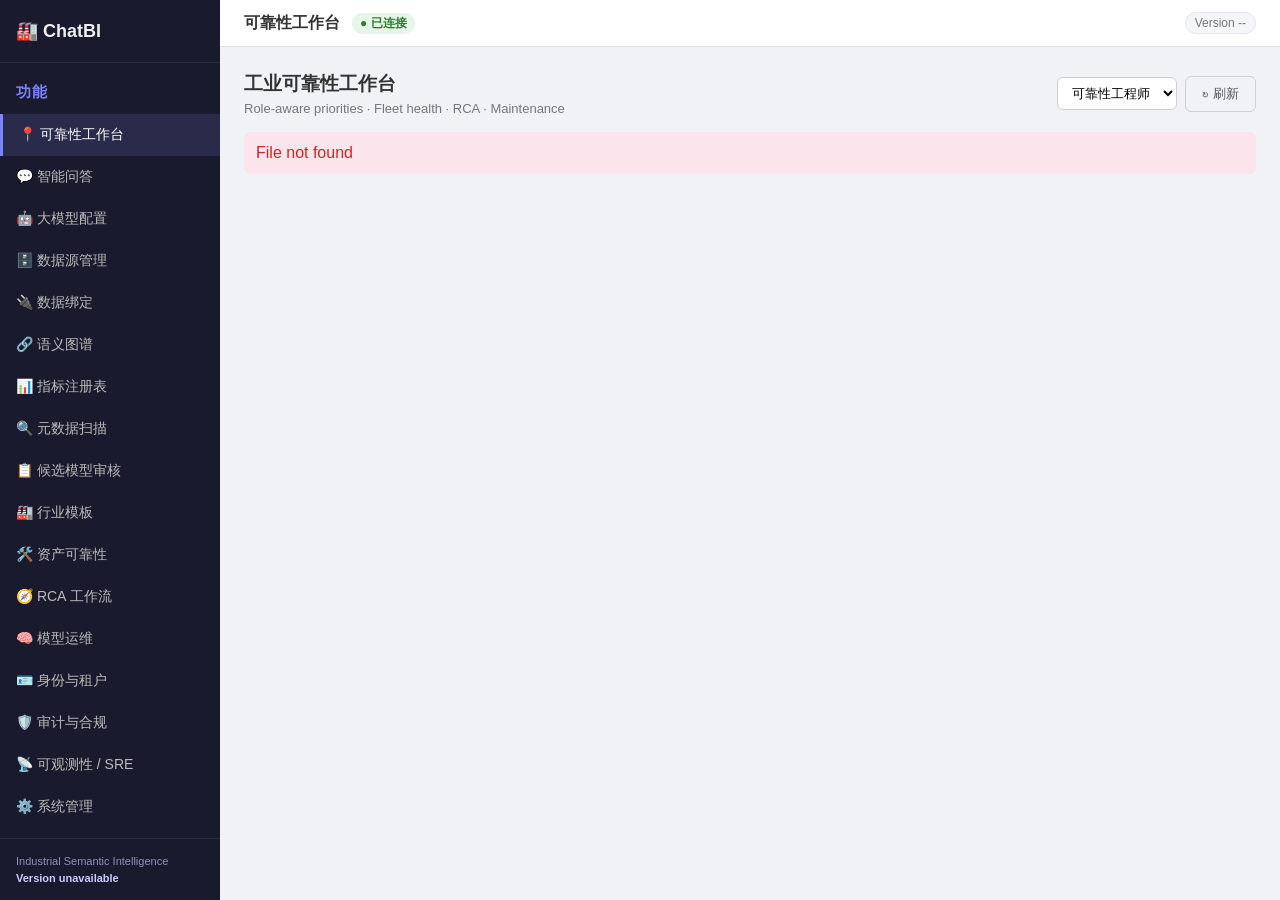
==== commit efd98ef3: "updated architecture" ====
--- a/app/static/index.html
+++ b/app/static/index.html
@@ -191,6 +191,8 @@
       <a href="#rcaworkflow" data-panel="rcaworkflow">🧭 RCA 工作流</a>
       <a href="#modelops" data-panel="modelops">🧠 模型运维</a>
       <a href="#identity" data-panel="identity">🪪 身份与租户</a>
+      <a href="#auditcenter" data-panel="auditcenter">🛡️ 审计与合规</a>
+      <a href="#observability" data-panel="observability">📡 可观测性 / SRE</a>
       <a href="#admin" data-panel="admin">⚙️ 系统管理</a>
     </nav>
     <div class="sidebar-version">Industrial Semantic Intelligence<br><strong id="sidebar-version">Version --</strong></div>
@@ -405,6 +407,40 @@
         <div class="card" style="margin-top:16px"><h3>Secret / Credential Governance</h3><p style="font-size:13px;color:#777;margin-top:4px">V2.7 只保存 Secret Reference 与元数据，平台 API 不回显 Secret 明文。</p><div id="secret-overview" style="margin-top:10px"><div class="loading">加载中...</div></div><div class="form-row" style="margin-top:12px"><div class="form-field"><label>Secret ID</label><input id="secret-id" placeholder="mes-f01-reader"></div><div class="form-field"><label>Secret Ref</label><input id="secret-ref" placeholder="secret://env/MES_F01_PASSWORD"></div></div><div class="form-row"><div class="form-field"><label>Purpose</label><input id="secret-purpose" placeholder="MES JDBC read-only credential"></div><div class="form-field"><label>Site Scope</label><input id="secret-site" placeholder="F01"></div></div><div class="form-actions"><button class="btn btn-primary" onclick="registerSecretRef()">登记 Secret Ref</button><button class="btn btn-outline" onclick="loadSecretOverview()">刷新</button></div></div><div class="card" style="margin-top:16px"><h3>Principals</h3><div id="identity-principals" style="margin-top:10px"></div></div>
       </div>
 
+
+      <!-- V2.8 Audit, Compliance & Policy Center -->
+      <div class="panel" id="panel-auditcenter">
+        <div style="display:flex;justify-content:space-between;align-items:center;margin-bottom:16px;gap:12px;flex-wrap:wrap">
+          <div><h3>企业审计与合规中心</h3><p style="font-size:13px;color:#777;margin-top:4px">Authentication · Access · Secret · Semantic Query · Connector · Data Quality · Correlation Trace</p></div>
+          <div style="display:flex;gap:8px"><button class="btn btn-outline" onclick="importLegacyAudit()">导入旧审计</button><button class="btn btn-outline" onclick="exportAudit('csv')">导出 CSV</button><button class="btn btn-outline" onclick="loadAuditCenter()">↻ 刷新</button></div>
+        </div>
+        <div id="audit-summary"><div class="loading">加载中...</div></div>
+        <div class="product-grid" style="margin-top:16px">
+          <div class="card"><h3>审计检索</h3><div class="form-row"><div class="form-field"><label>Category</label><input id="audit-category" placeholder="authentication / semantic_query"></div><div class="form-field"><label>Correlation ID</label><input id="audit-correlation" placeholder="COR-..."></div></div><div class="form-actions"><button class="btn btn-primary" onclick="loadAuditEvents()">查询</button></div><div id="audit-events" style="margin-top:12px"></div></div>
+          <div class="card"><h3>合规策略 / Retention</h3><div class="form-row"><div class="form-field"><label>Policy Name</label><input id="policy-name" placeholder="Denied Secret Access"></div><div class="form-field"><label>Severity</label><select id="policy-severity"><option>medium</option><option>high</option><option>critical</option><option>low</option></select></div></div><div class="form-row"><div class="form-field"><label>Match Category</label><input id="policy-category" placeholder="secret"></div><div class="form-field"><label>Match Decision</label><input id="policy-decision" placeholder="deny"></div></div><div class="form-actions"><button class="btn btn-primary" onclick="saveCompliancePolicy()">保存策略</button></div><div id="compliance-policies" style="margin-top:12px"></div><hr style="border:none;border-top:1px solid #eee;margin:16px 0"><div class="form-row"><div class="form-field"><label>审计保留天数</label><input id="retention-days" type="number" min="1" max="3650" value="365"></div></div><div class="form-actions"><button class="btn btn-outline" onclick="saveRetention()">更新 Retention</button></div></div>
+        </div>
+        <div class="card" style="margin-top:16px"><h3>开放的策略违规</h3><div id="compliance-violations"></div></div>
+      </div>
+
+
+      <!-- V2.9 Observability & SRE Control Plane -->
+      <div class="panel" id="panel-observability">
+        <div style="display:flex;justify-content:space-between;align-items:center;margin-bottom:16px;gap:12px;flex-wrap:wrap">
+          <div><h3>Observability & SRE Control Plane</h3><p style="font-size:13px;color:#777;margin-top:4px">W3C Trace Context · HTTP Metrics · Dependency Health · SLO · Alert Rules · Prometheus</p></div>
+          <div style="display:flex;gap:8px"><button class="btn btn-outline" onclick="checkDependencies()">检查依赖</button><button class="btn btn-outline" onclick="evaluateSREAlerts()">评估告警</button><button class="btn btn-outline" onclick="loadObservability()">↻ 刷新</button></div>
+        </div>
+        <div id="obs-summary"><div class="loading">加载中...</div></div>
+        <div class="product-grid" style="margin-top:16px">
+          <div class="card"><h3>SLO 状态</h3><div id="obs-slos"></div></div>
+          <div class="card"><h3>依赖健康</h3><div id="obs-deps"></div></div>
+        </div>
+        <div class="product-grid" style="margin-top:16px">
+          <div class="card"><h3>慢 / 错误路由</h3><div id="obs-routes"></div></div>
+          <div class="card"><h3>Alert Rules / Incidents</h3><div id="obs-alerts"></div><hr style="border:none;border-top:1px solid #eee;margin:16px 0"><div class="form-row"><div class="form-field"><label>Rule Name</label><input id="obs-rule-name" placeholder="High API Latency"></div><div class="form-field"><label>Metric</label><select id="obs-rule-metric"><option>latency_p95_ms</option><option>error_rate_pct</option><option>availability_pct</option></select></div></div><div class="form-row"><div class="form-field"><label>Operator</label><select id="obs-rule-op"><option>gt</option><option>gte</option><option>lt</option><option>lte</option></select></div><div class="form-field"><label>Threshold</label><input id="obs-rule-threshold" type="number" value="1500"></div></div><div class="form-actions"><button class="btn btn-primary" onclick="saveSREAlertRule()">保存规则</button></div></div>
+        </div>
+        <div class="card" style="margin-top:16px"><h3>Trace 查询</h3><div class="form-row"><div class="form-field" style="flex:1"><label>Trace ID</label><input id="obs-trace-id" placeholder="32 hex trace id"></div></div><div class="form-actions"><button class="btn btn-primary" onclick="loadTrace()">查询 Trace</button></div><div id="obs-trace" style="margin-top:12px"></div></div>
+      </div>
+
       <!-- Admin Panel -->
       <div class="panel" id="panel-admin">
         <div style="display:flex;justify-content:space-between;align-items:center;margin-bottom:16px;">
@@ -425,7 +461,7 @@
 
 <script>
 const API = '';
-const titles = { workspace: '可靠性工作台', chat: '智能问答', llm: '大模型配置', datasources: '数据源管理', bindings: '数据绑定', graph: '语义图谱', metrics: '指标注册表', scan: '元数据扫描', candidates: '候选模型审核', templates: '行业模板', assets: '资产可靠性', rcaworkflow: 'RCA 工作流', modelops: '模型运维', identity: '身份与租户', admin: '系统管理' };
+const titles = { workspace: '可靠性工作台', chat: '智能问答', llm: '大模型配置', datasources: '数据源管理', bindings: '数据绑定', graph: '语义图谱', metrics: '指标注册表', scan: '元数据扫描', candidates: '候选模型审核', templates: '行业模板', assets: '资产可靠性', rcaworkflow: 'RCA 工作流', modelops: '模型运维', identity: '身份与租户', auditcenter: '审计与合规', observability: '可观测性 / SRE', admin: '系统管理' };
 const samples = [
   'A101空压机最近一周单位产量能耗为什么增加？',
   '3#风机昨天能耗多少？',
@@ -467,6 +503,8 @@
       if (panel === 'rcaworkflow') loadRCAWorkflows();
       if (panel === 'modelops') loadModelOps();
       if (panel === 'identity') { loadEnterpriseIdentity(); loadAuthConfig(); loadSecretOverview(); }
+      if (panel === 'auditcenter') loadAuditCenter();
+      if (panel === 'observability') loadObservability();
       if (panel === 'admin') loadAdmin();
     });
   });
@@ -1791,6 +1829,49 @@
 
 </script>
 <script src="/static/template-management.js"></script>
+<script>
+// --- V2.8 Audit, Compliance & Policy Center ---
+function escAudit(v){return String(v==null?'':v).replace(/[&<>\"]/g,c=>({'&':'&amp;','<':'&lt;','>':'&gt;','\"':'&quot;'}[c]||c));}
+async function loadAuditCenter(){
+  try{
+    const [s,v,p,r]=await Promise.all([apiFetch('/audit/summary').then(x=>x.json()),apiFetch('/compliance/violations?status=open&limit=50').then(x=>x.json()),apiFetch('/compliance/policies').then(x=>x.json()),apiFetch('/compliance/retention').then(x=>x.json())]);
+    document.getElementById('audit-summary').innerHTML=`<div class="workspace-grid"><div class="card"><h3>${s.events||0}</h3><div>统一审计事件</div></div><div class="card"><h3>${s.denies||0}</h3><div>Denied</div></div><div class="card"><h3>${s.failures||0}</h3><div>Failures</div></div><div class="card"><h3>${s.open_violations||0}</h3><div>开放违规</div></div></div>`;
+    document.getElementById('retention-days').value=r.retention_days||365;
+    document.getElementById('compliance-policies').innerHTML=(p.policies||[]).slice(0,20).map(x=>`<div class="failure-row"><strong>${escAudit(x.name)}</strong><div style="font-size:12px;color:#777">${escAudit(x.severity)} · ${escAudit(JSON.stringify(x.match||{}))}</div></div>`).join('')||'<div style="color:#888">暂无自定义策略</div>';
+    document.getElementById('compliance-violations').innerHTML=(v.violations||[]).map(x=>`<div class="failure-row"><strong>${escAudit(x.severity)} · ${escAudit(x.reason)}</strong><div style="font-size:12px;color:#777">${escAudit(x.violation_id)} · ${escAudit(x.correlation_id||'')}</div><button class="btn btn-outline" style="margin-top:6px" onclick="resolveViolation('${escAudit(x.violation_id)}')">标记已解决</button></div>`).join('')||'<div style="color:#888">暂无开放违规</div>';
+    loadAuditEvents();
+  }catch(e){document.getElementById('audit-summary').innerHTML=`<div class="error-msg">${escAudit(e.message||e)}</div>`;}
+}
+async function loadAuditEvents(){
+  const cat=document.getElementById('audit-category')?.value||''; const cor=document.getElementById('audit-correlation')?.value||'';
+  const q=new URLSearchParams({limit:'100'}); if(cat)q.set('category',cat); if(cor)q.set('correlation_id',cor);
+  try{const d=await apiFetch('/audit/events?'+q.toString()).then(x=>x.json()); document.getElementById('audit-events').innerHTML=(d.events||[]).map(x=>`<div class="failure-row"><strong>${escAudit(x.category)} · ${escAudit(x.action)}</strong><div style="font-size:12px;color:#777">${escAudit(x.created_at)} · ${escAudit(x.actor)} · ${escAudit(x.decision)}/${escAudit(x.status)}</div><div style="font-size:12px;color:#666">${escAudit(x.resource_type)} ${escAudit(x.resource_id)}<br>${escAudit(x.correlation_id||'')}</div></div>`).join('')||'<div style="color:#888">暂无事件</div>';}catch(e){document.getElementById('audit-events').innerHTML=`<div class="error-msg">${escAudit(e.message||e)}</div>`;}
+}
+async function importLegacyAudit(){await apiFetch('/audit/legacy/import',{method:'POST',headers:{'Content-Type':'application/json'},body:'{}'});loadAuditCenter();}
+async function saveCompliancePolicy(){const name=document.getElementById('policy-name').value.trim();const category=document.getElementById('policy-category').value.trim();const decision=document.getElementById('policy-decision').value.trim();if(!name)return alert('请输入 Policy Name');const match={};if(category)match.category=category;if(decision)match.decision=decision;await apiFetch('/compliance/policies',{method:'POST',headers:{'Content-Type':'application/json'},body:JSON.stringify({name,severity:document.getElementById('policy-severity').value,match,description:name})});loadAuditCenter();}
+async function resolveViolation(id){await apiFetch('/compliance/violations/'+encodeURIComponent(id)+'/resolve',{method:'POST',headers:{'Content-Type':'application/json'},body:JSON.stringify({comment:'resolved from UI'})});loadAuditCenter();}
+async function saveRetention(){const days=parseInt(document.getElementById('retention-days').value||'365');await apiFetch('/compliance/retention',{method:'PUT',headers:{'Content-Type':'application/json'},body:JSON.stringify({retention_days:days})});loadAuditCenter();}
+async function exportAudit(fmt){const r=await apiFetch('/audit/export?format='+encodeURIComponent(fmt));if(!r.ok)return alert('导出失败');const b=await r.blob();const u=URL.createObjectURL(b);const a=document.createElement('a');a.href=u;a.download='audit-events.'+(fmt==='csv'?'csv':'json');a.click();setTimeout(()=>URL.revokeObjectURL(u),1000);}
+
+
+// --- V2.9 Observability & SRE Control Plane ---
+async function loadObservability(){
+  try{
+    const [sum,slo,dep,alerts]=await Promise.all([apiFetch('/observability/summary').then(x=>x.json()),apiFetch('/sre/slos').then(x=>x.json()),apiFetch('/observability/dependencies').then(x=>x.json()),apiFetch('/sre/alerts?status=open&limit=50').then(x=>x.json())]);
+    const h=sum.http||{}, l=h.latency_ms||{};
+    document.getElementById('obs-summary').innerHTML=`<div class="workspace-grid"><div class="card"><h3>${h.requests||0}</h3><div>HTTP Requests</div></div><div class="card"><h3>${h.availability_pct||100}%</h3><div>Availability</div></div><div class="card"><h3>${l.p95||0} ms</h3><div>Latency p95</div></div><div class="card"><h3>${sum.alerts_open||0}</h3><div>Open Alerts</div></div></div>`;
+    document.getElementById('obs-slos').innerHTML=(slo.slos||[]).map(x=>`<div class="failure-row"><strong>${escAudit(x.met?'✓':'⚠')} ${escAudit(x.name)}</strong><div style="font-size:12px;color:#777">actual ${escAudit(x.actual)} · target ${escAudit(x.comparison)} ${escAudit(x.target)}</div></div>`).join('')||'<div style="color:#888">暂无 SLO</div>';
+    document.getElementById('obs-deps').innerHTML=(dep.dependencies||[]).map(x=>`<div class="failure-row"><strong>${x.status==='ok'?'✓':'⚠'} ${escAudit(x.name)}</strong><div style="font-size:12px;color:#777">${escAudit(x.status)} · ${escAudit(x.latency_ms||0)} ms</div></div>`).join('')||'<div style="color:#888">点击“检查依赖”建立当前快照</div>';
+    document.getElementById('obs-routes').innerHTML=(h.routes||[]).slice(0,15).map(x=>`<div class="failure-row"><strong>${escAudit(x.route)}</strong><div style="font-size:12px;color:#777">requests ${x.requests} · errors ${x.errors} · p95 ${x.p95_ms} ms</div></div>`).join('')||'<div style="color:#888">暂无请求遥测</div>';
+    document.getElementById('obs-alerts').innerHTML=(alerts.alerts||[]).map(x=>`<div class="failure-row"><strong>${escAudit(x.severity)} · ${escAudit(x.name)}</strong><div style="font-size:12px;color:#777">${escAudit(x.metric)} ${escAudit(x.actual)} / ${escAudit(x.threshold)}</div><button class="btn btn-outline" style="margin-top:6px" onclick="resolveSREAlert('${escAudit(x.alert_id)}')">Resolve</button></div>`).join('')||'<div style="color:#888">暂无开放 Alert</div>';
+  }catch(e){document.getElementById('obs-summary').innerHTML=`<div class="error-msg">${escAudit(e.message||e)}</div>`;}
+}
+async function checkDependencies(){await apiFetch('/observability/dependencies/check',{method:'POST',headers:{'Content-Type':'application/json'},body:'{}'});loadObservability();}
+async function evaluateSREAlerts(){await apiFetch('/sre/alerts/evaluate',{method:'POST',headers:{'Content-Type':'application/json'},body:'{}'});loadObservability();}
+async function saveSREAlertRule(){const name=document.getElementById('obs-rule-name').value.trim();if(!name)return alert('请输入 Rule Name');await apiFetch('/sre/alert-rules',{method:'POST',headers:{'Content-Type':'application/json'},body:JSON.stringify({name,metric:document.getElementById('obs-rule-metric').value,operator:document.getElementById('obs-rule-op').value,threshold:parseFloat(document.getElementById('obs-rule-threshold').value||'0'),severity:'warning'})});evaluateSREAlerts();}
+async function resolveSREAlert(id){await apiFetch('/sre/alerts/'+encodeURIComponent(id)+'/resolve',{method:'POST',headers:{'Content-Type':'application/json'},body:'{}'});loadObservability();}
+async function loadTrace(){const id=document.getElementById('obs-trace-id').value.trim();if(!id)return;try{const d=await apiFetch('/observability/traces/'+encodeURIComponent(id)).then(x=>x.json());document.getElementById('obs-trace').innerHTML=(d.spans||[]).map(x=>`<div class="failure-row"><strong>${escAudit(x.name||x.span_id)}</strong><div style="font-size:12px;color:#777">${escAudit(x.service)} · ${escAudit(x.kind)} · ${escAudit(x.duration_ms)} ms · ${escAudit(x.status)}</div><div style="font-size:12px;color:#666">span ${escAudit(x.span_id)} parent ${escAudit(x.parent_span_id||'-')}</div></div>`).join('')||'<div style="color:#888">Trace 不存在</div>';}catch(e){document.getElementById('obs-trace').innerHTML=`<div class="error-msg">${escAudit(e.message||e)}</div>`;}}
+</script>
 
 </body>
 </html>
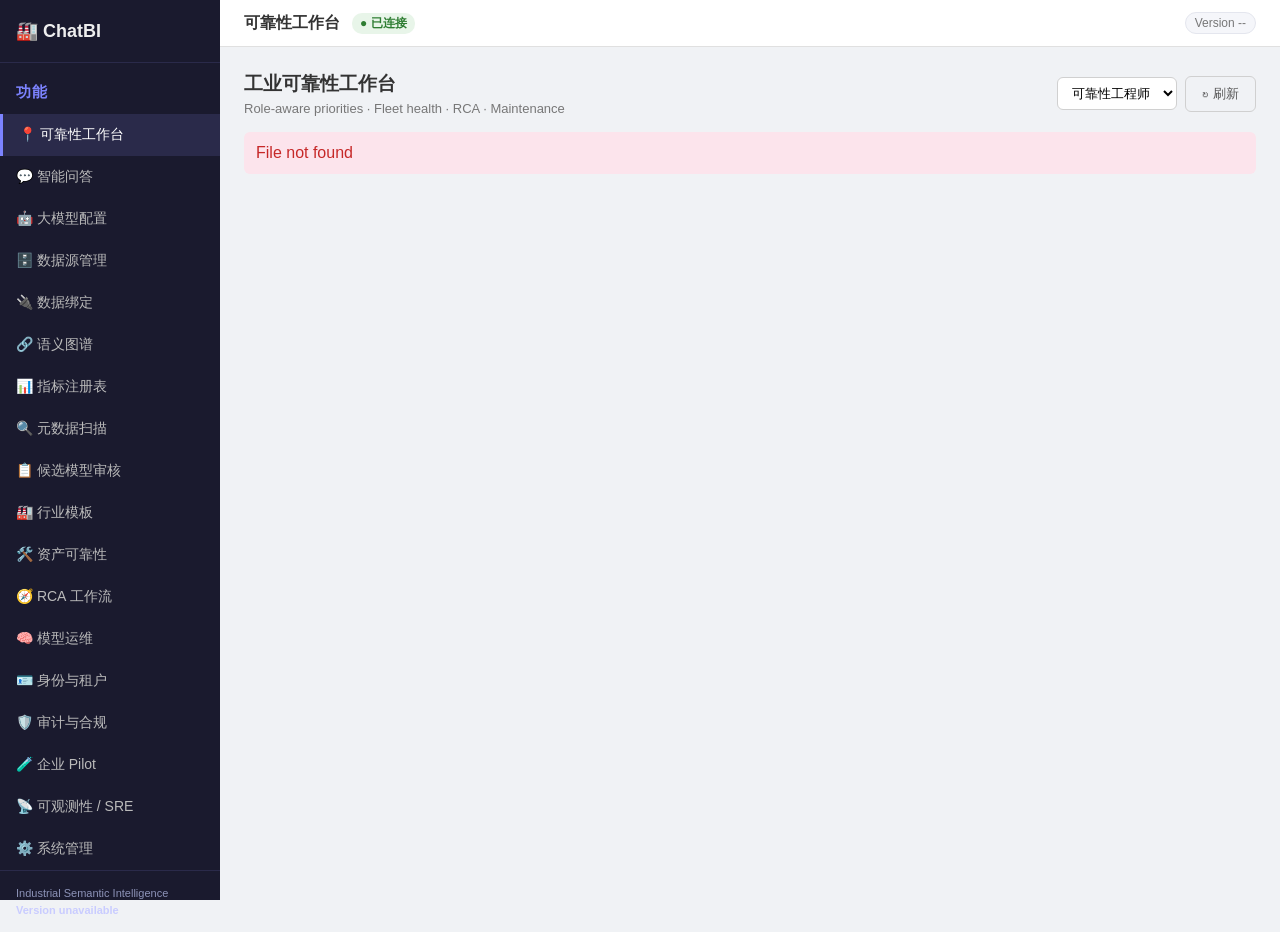
==== commit 3a5d33a5: "updated for architecture to SAAS" ====
--- a/app/static/index.html
+++ b/app/static/index.html
@@ -192,6 +192,7 @@
       <a href="#modelops" data-panel="modelops">🧠 模型运维</a>
       <a href="#identity" data-panel="identity">🪪 身份与租户</a>
       <a href="#auditcenter" data-panel="auditcenter">🛡️ 审计与合规</a>
+      <a href="#pilot" data-panel="pilot">🧪 企业 Pilot</a>
       <a href="#observability" data-panel="observability">📡 可观测性 / SRE</a>
       <a href="#admin" data-panel="admin">⚙️ 系统管理</a>
     </nav>
@@ -408,6 +409,29 @@
       </div>
 
 
+      <!-- V3.1 Enterprise Pilot Pack -->
+      <div class="panel" id="panel-pilot">
+        <div class="card">
+          <div style="display:flex;justify-content:space-between;align-items:center;gap:12px;flex-wrap:wrap">
+            <div><h3>企业 Pilot · 空压机能效异常 + 预测维修</h3><p style="font-size:13px;color:#777;margin-top:4px">Data onboarding → Reliability → RCA → Engineer acceptance → Business KPI</p></div>
+            <span class="status-badge" id="pilot-version">V3.3.0</span>
+          </div>
+          <div class="stats-grid" style="margin-top:14px">
+            <div class="stat-card"><div class="stat-value" id="pilot-ready">-</div><div class="stat-label">Pilot Readiness</div></div>
+            <div class="stat-card"><div class="stat-value" id="pilot-kpi-met">0/5</div><div class="stat-label">验收 KPI</div></div>
+            <div class="stat-card"><div class="stat-value">A101</div><div class="stat-label">Demo Asset</div></div>
+          </div>
+          <div style="margin-top:14px;display:flex;gap:8px;flex-wrap:wrap">
+            <button class="btn btn-primary" onclick="pilotBootstrap()">初始化 Pilot</button>
+            <button class="btn btn-outline" onclick="pilotPrepareOnboarding()">生成客户数据绑定</button>
+            <button class="btn btn-outline" onclick="pilotRunDemo()">运行端到端 Demo</button>
+            <button class="btn btn-outline" onclick="pilotShowReport()">Pilot 验收报告</button>
+            <button class="btn btn-outline" onclick="pilotRefresh()">刷新状态</button>
+          </div>
+          <pre id="pilot-output" style="margin-top:14px;max-height:360px;overflow:auto;background:#111827;color:#e5e7eb;padding:12px;border-radius:8px">等待执行…</pre>
+        </div>
+      </div>
+
       <!-- V2.8 Audit, Compliance & Policy Center -->
       <div class="panel" id="panel-auditcenter">
         <div style="display:flex;justify-content:space-between;align-items:center;margin-bottom:16px;gap:12px;flex-wrap:wrap">
@@ -461,7 +485,7 @@
 
 <script>
 const API = '';
-const titles = { workspace: '可靠性工作台', chat: '智能问答', llm: '大模型配置', datasources: '数据源管理', bindings: '数据绑定', graph: '语义图谱', metrics: '指标注册表', scan: '元数据扫描', candidates: '候选模型审核', templates: '行业模板', assets: '资产可靠性', rcaworkflow: 'RCA 工作流', modelops: '模型运维', identity: '身份与租户', auditcenter: '审计与合规', observability: '可观测性 / SRE', admin: '系统管理' };
+const titles = { workspace: '可靠性工作台', chat: '智能问答', llm: '大模型配置', datasources: '数据源管理', bindings: '数据绑定', graph: '语义图谱', metrics: '指标注册表', scan: '元数据扫描', candidates: '候选模型审核', templates: '行业模板', assets: '资产可靠性', rcaworkflow: 'RCA 工作流', modelops: '模型运维', identity: '身份与租户', auditcenter: '审计与合规', pilot: '企业 Pilot', observability: '可观测性 / SRE', admin: '系统管理' };
 const samples = [
   'A101空压机最近一周单位产量能耗为什么增加？',
   '3#风机昨天能耗多少？',
@@ -504,6 +528,7 @@
       if (panel === 'modelops') loadModelOps();
       if (panel === 'identity') { loadEnterpriseIdentity(); loadAuthConfig(); loadSecretOverview(); }
       if (panel === 'auditcenter') loadAuditCenter();
+      if (panel === 'pilot') pilotRefresh();
       if (panel === 'observability') loadObservability();
       if (panel === 'admin') loadAdmin();
     });
@@ -1873,5 +1898,18 @@
 async function loadTrace(){const id=document.getElementById('obs-trace-id').value.trim();if(!id)return;try{const d=await apiFetch('/observability/traces/'+encodeURIComponent(id)).then(x=>x.json());document.getElementById('obs-trace').innerHTML=(d.spans||[]).map(x=>`<div class="failure-row"><strong>${escAudit(x.name||x.span_id)}</strong><div style="font-size:12px;color:#777">${escAudit(x.service)} · ${escAudit(x.kind)} · ${escAudit(x.duration_ms)} ms · ${escAudit(x.status)}</div><div style="font-size:12px;color:#666">span ${escAudit(x.span_id)} parent ${escAudit(x.parent_span_id||'-')}</div></div>`).join('')||'<div style="color:#888">Trace 不存在</div>';}catch(e){document.getElementById('obs-trace').innerHTML=`<div class="error-msg">${escAudit(e.message||e)}</div>`;}}
 </script>
 
+
+<script>
+async function pilotRefresh(){
+  const r=await apiFetch('/pilot/readiness'); const j=await r.json();
+  document.getElementById('pilot-ready').textContent=j.status;
+  const k=j.kpis||{}; document.getElementById('pilot-kpi-met').textContent=`${k.met||0}/${(k.targets||[]).length||5}`;
+  document.getElementById('pilot-output').textContent=JSON.stringify(j,null,2);
+}
+async function pilotBootstrap(){const r=await apiFetch('/pilot/scenarios/air-compressor-energy-maintenance/bootstrap',{method:'POST'});document.getElementById('pilot-output').textContent=JSON.stringify(await r.json(),null,2);await pilotRefresh();}
+async function pilotRunDemo(){const r=await apiFetch('/pilot/run-demo',{method:'POST'});document.getElementById('pilot-output').textContent=JSON.stringify(await r.json(),null,2);await pilotRefresh();}
+async function pilotPrepareOnboarding(){const r=await apiFetch('/pilot/onboarding/prepare',{method:'POST',headers:{'Content-Type':'application/json'},body:JSON.stringify({site_id:'F01'})});document.getElementById('pilot-output').textContent=JSON.stringify(await r.json(),null,2);await pilotRefresh();}
+async function pilotShowReport(){const r=await apiFetch('/pilot/report');document.getElementById('pilot-output').textContent=JSON.stringify(await r.json(),null,2);}
+</script>
 </body>
 </html>
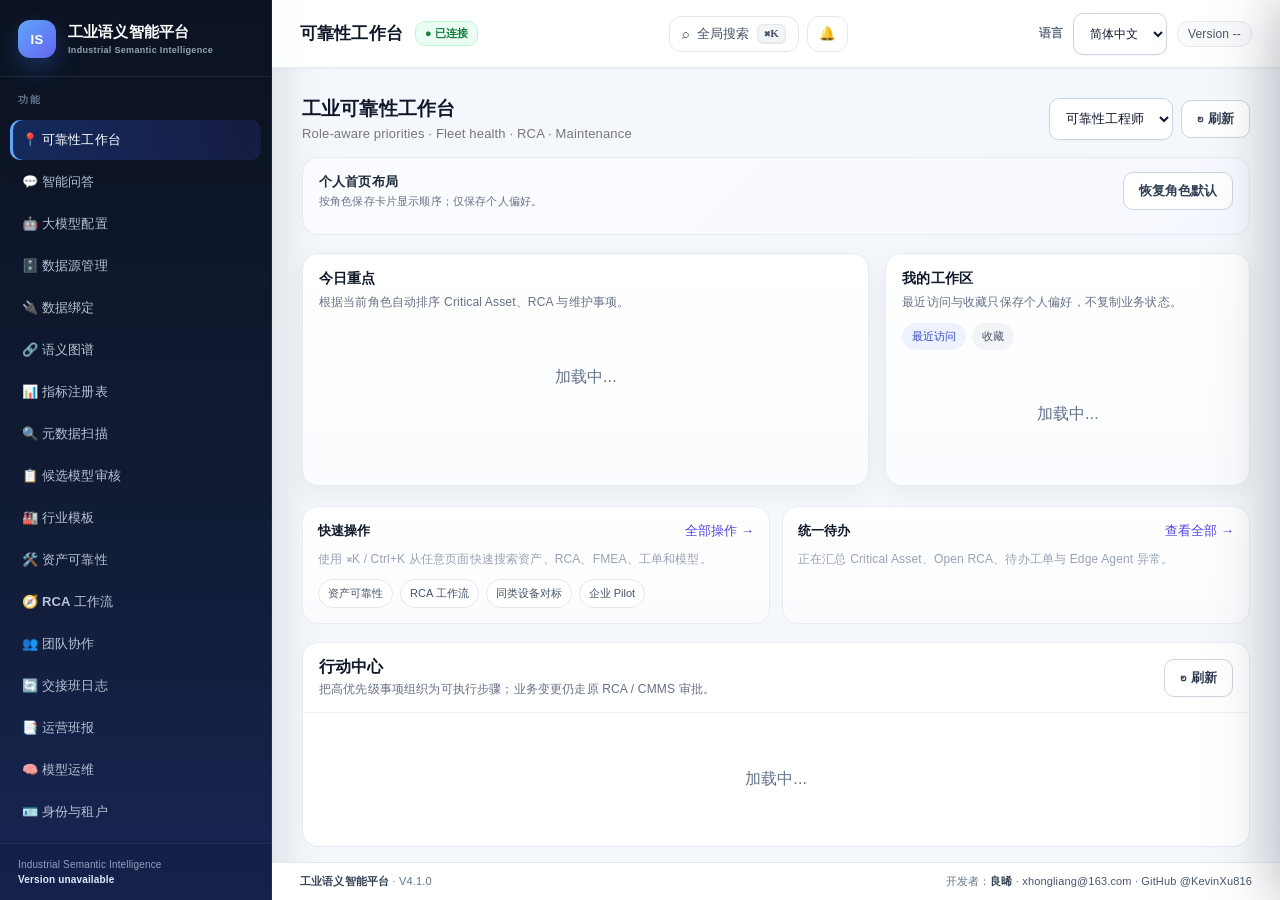
==== commit 8cec1eff: "added new architecture for Intelligence Platform" ====
--- a/app/static/index.html
+++ b/app/static/index.html
@@ -4,7 +4,9 @@
 <meta charset="UTF-8">
 <meta name="viewport" content="width=device-width, initial-scale=1.0">
 <link rel="stylesheet" href="/static/template-management.css">
-<title>Industrial Semantic ChatBI</title>
+<script src="/static/i18n.js" defer>document.addEventListener('DOMContentLoaded',()=>setTimeout(loadPersonalWorkspace,250));
+</script>
+<title>工业语义智能平台</title>
 <style>
 * { margin: 0; padding: 0; box-sizing: border-box; }
 body { font-family: -apple-system, BlinkMacSystemFont, "Segoe UI", Roboto, sans-serif; background: #f0f2f5; color: #333; }
@@ -169,12 +171,40 @@
 
 /* V2.1 Reliability Workflow UX */
 .asset-nav-layout{display:grid;grid-template-columns:260px 1fr;gap:16px}.asset-nav-card{max-height:520px;overflow:auto}.tree-node{padding:5px 4px;font-size:13px;cursor:pointer;border-radius:5px}.tree-node:hover{background:#f4f5fb}.tree-children{margin-left:16px;border-left:1px solid #e5e6ef;padding-left:8px}.trend-svg{width:100%;height:210px;display:block}.trend-legend{display:flex;gap:16px;font-size:12px;color:#666;margin-top:8px}.legend-dot{display:inline-block;width:9px;height:9px;border-radius:50%;margin-right:5px}.workflow-steps{display:flex;align-items:center;gap:6px;flex-wrap:wrap;margin:12px 0}.workflow-step{padding:7px 10px;border-radius:16px;background:#f0f1f5;color:#777;font-size:12px}.workflow-step.done{background:#e8f5e9;color:#2e7d32}.workflow-step.current{background:#e8eaf6;color:#3f51b5;font-weight:700}.workflow-arrow{color:#aaa}.evidence-card{padding:10px 12px;border:1px solid #ececf3;border-radius:7px;margin-top:8px;background:#fafafe}.hypothesis-card{padding:12px;border:1px solid #e2e3ec;border-radius:8px;margin-top:10px}.rca-grid{display:grid;grid-template-columns:320px 1fr;gap:16px}.rca-list{max-height:620px;overflow:auto}.rca-case-row{padding:11px;border-bottom:1px solid #eee;cursor:pointer}.rca-case-row:hover{background:#f7f7fb}.range-btn.active{background:#5b63e6;color:#fff;border-color:#5b63e6}@media(max-width:1000px){.asset-nav-layout,.rca-grid{grid-template-columns:1fr}}
+
+/* V3.6 Professional UX */
+:root{--brand:#3157d5;--brand2:#5b7cf0;--surface:#fff;--surface2:#f7f9fc;--border:#e5e9f2;--text:#182230;--muted:#667085;--success:#15803d;--danger:#b42318;--shadow:0 8px 30px rgba(23,43,77,.07)}
+body{background:#f5f7fb;color:var(--text);letter-spacing:.01em}.sidebar{width:244px;background:linear-gradient(180deg,#101828 0%,#172554 100%);box-shadow:4px 0 20px rgba(16,24,40,.08)}.sidebar .logo{font-size:16px;padding:22px 18px}.sidebar nav{padding:6px 8px;overflow:auto}.sidebar nav a{margin:2px 0;border-radius:8px;padding:10px 12px;color:#d0d5dd}.sidebar nav a.active{border-left:0;background:rgba(255,255,255,.12);box-shadow:inset 3px 0 0 #8ea6ff}.sidebar h2{padding:14px 18px 6px;color:#98a2b3;font-size:11px;text-transform:uppercase}.topbar{min-height:60px;padding:10px 22px;border-color:var(--border);box-shadow:0 1px 2px rgba(16,24,40,.03);z-index:5}.content{padding:22px 26px 32px}.card,.metric-card,.entity-card,.candidate-item{border-color:var(--border);box-shadow:var(--shadow);border-radius:12px}.card{padding:20px}.btn{border-radius:8px;font-weight:600;min-height:34px}.btn-primary{background:linear-gradient(135deg,var(--brand),var(--brand2))}.btn-primary:hover{filter:brightness(.96)}.form-row input,.form-row select,.form-field textarea,.role-select{border-color:#d9deea;border-radius:8px;min-height:38px;background:#fff}.form-row input:focus,.form-row select:focus,.form-field textarea:focus{border-color:#7f9cf5;box-shadow:0 0 0 3px rgba(49,87,213,.1);outline:none}.topbar-tools{margin-left:auto;display:flex;align-items:center;gap:10px}.language-select{border:1px solid var(--border);border-radius:8px;background:#fff;padding:6px 9px;color:#344054;font-size:12px}.app-footer{display:flex;justify-content:space-between;gap:16px;align-items:center;padding:10px 24px;border-top:1px solid var(--border);background:#fff;color:#667085;font-size:11px}.app-footer strong{color:#344054}.status-badge{border-radius:999px}.loading{color:#667085}.professional-section-title{display:flex;align-items:center;gap:8px}.professional-section-title:before{content:'';width:4px;height:18px;border-radius:4px;background:linear-gradient(var(--brand),var(--brand2))}.empty-state{padding:28px;text-align:center;color:#667085;border:1px dashed #d0d5dd;border-radius:10px;background:#fafbfc}@media(max-width:760px){.sidebar{width:76px}.sidebar .logo{font-size:0}.sidebar .logo:before{content:'ISI';font-size:16px}.sidebar h2,.sidebar nav a{font-size:0}.sidebar nav a::first-letter{font-size:18px}.sidebar-version{display:none}.content{padding:14px}.app-footer{flex-direction:column;align-items:flex-start}.topbar-version{display:none}}
+
+/* V3.8 Peer Benchmark UX */
+.benchmark-hero{padding:26px 28px;border-radius:16px;background:linear-gradient(120deg,#111c44,#2348b8 68%,#5b7cf0);color:#fff;display:flex;justify-content:space-between;align-items:center;gap:24px;box-shadow:0 18px 44px rgba(31,62,145,.2);margin-bottom:18px}.benchmark-hero h2{font-size:25px;margin:4px 0 7px;color:#fff!important}.benchmark-hero p{max-width:720px;color:#dbe5ff;line-height:1.7;font-size:13px}.eyebrow{font-size:10px;letter-spacing:.16em;color:#a9c1ff;font-weight:800}.benchmark-kpis{display:grid;grid-template-columns:repeat(4,1fr);gap:14px;margin-bottom:18px}.benchmark-kpi{background:#fff;border:1px solid var(--border);border-radius:13px;padding:17px 18px;box-shadow:var(--shadow)}.benchmark-kpi span,.benchmark-kpi small{display:block;color:#667085;font-size:11px}.benchmark-kpi strong{display:block;font-size:25px;margin:5px 0;color:#172554}.benchmark-kpi.danger strong{color:#b42318}.benchmark-layout{display:grid;grid-template-columns:1.2fr .8fr;gap:16px}.benchmark-card{min-height:320px}.section-head{display:flex;justify-content:space-between;align-items:flex-start}.section-head p{font-size:12px;color:#667085;margin-top:-7px}.peer-ranking{padding-top:16px}.peer-row{display:grid;grid-template-columns:50px 1fr 48px;gap:10px;align-items:center;padding:10px;border-radius:9px;font-size:12px}.peer-row.current{background:#fff1f0;color:#b42318}.peer-track{height:9px;background:#eef1f6;border-radius:99px;overflow:hidden}.peer-track i{display:block;height:100%;background:linear-gradient(90deg,#3157d5,#8ea6ff);border-radius:99px}.peer-row.current .peer-track i{background:linear-gradient(90deg,#f79009,#f04438)}.cluster-orbit{height:205px;position:relative;margin:8px auto 0;max-width:330px;border:1px dashed #cbd5e1;border-radius:50%}.cluster-core{position:absolute;left:50%;top:50%;transform:translate(-50%,-50%);width:86px;height:86px;border-radius:50%;background:linear-gradient(135deg,#3157d5,#5b7cf0);color:#fff;display:flex;flex-direction:column;align-items:center;justify-content:center;font-weight:800;box-shadow:0 12px 28px rgba(49,87,213,.28)}.cluster-core small{font-size:9px;font-weight:500;opacity:.8;margin-top:3px}.cluster-orbit>span{position:absolute;width:48px;height:48px;border-radius:50%;background:#eef3ff;border:1px solid #c8d5ff;color:#3157d5;display:flex;align-items:center;justify-content:center;font-size:11px;font-weight:700}.cluster-orbit .c1{left:12%;top:20%}.cluster-orbit .c2{right:12%;top:18%}.cluster-orbit .c3{left:17%;bottom:12%}.cluster-orbit .c4{right:15%;bottom:13%}.cluster-tags{display:flex;justify-content:center;gap:7px;flex-wrap:wrap}.cluster-tags span{font-size:10px;padding:4px 9px;background:#f2f4f7;border-radius:999px;color:#475467}.benchmark-insight{display:flex;align-items:center;gap:14px;margin-top:16px;background:linear-gradient(90deg,#fff,#f7f9ff)}.insight-icon{width:42px;height:42px;border-radius:12px;background:#eef3ff;color:#3157d5;display:flex;align-items:center;justify-content:center;font-size:20px}.benchmark-insight p{font-size:12px;color:#667085;line-height:1.7}.benchmark-insight .status-badge{margin-left:auto;white-space:nowrap}@media(max-width:900px){.benchmark-kpis{grid-template-columns:repeat(2,1fr)}.benchmark-layout{grid-template-columns:1fr}.benchmark-hero{align-items:flex-start;flex-direction:column}}
+
+/* V4.0 Modern Enterprise UX */
+:root{--brand:#2563eb;--brand2:#4f46e5;--brand-soft:#eef4ff;--nav:#0b1220;--nav2:#101828;--surface:#ffffff;--surface-alt:#f8fafc;--canvas:#f4f7fb;--border:#e2e8f0;--border-strong:#cbd5e1;--text:#0f172a;--muted:#64748b;--success:#16a34a;--warning:#d97706;--danger:#dc2626;--shadow-sm:0 1px 2px rgba(15,23,42,.04);--shadow:0 10px 32px rgba(15,23,42,.07);--shadow-lg:0 22px 60px rgba(15,23,42,.12)}
+html{background:var(--canvas)}body{background:var(--canvas);color:var(--text);font-family:Inter,-apple-system,BlinkMacSystemFont,"Segoe UI","PingFang SC","Microsoft YaHei",sans-serif;-webkit-font-smoothing:antialiased}.layout{min-width:0}.sidebar{width:272px;background:linear-gradient(180deg,var(--nav) 0%,#111c36 60%,#172554 100%);border-right:1px solid rgba(255,255,255,.06);box-shadow:12px 0 40px rgba(15,23,42,.10)}
+.sidebar .brand-lockup{display:flex;align-items:center;gap:12px;padding:20px 18px 18px;border-bottom:1px solid rgba(255,255,255,.08);font-size:initial}.brand-mark{width:38px;height:38px;border-radius:12px;display:grid;place-items:center;background:linear-gradient(135deg,#60a5fa,#6366f1);color:white;font-weight:850;font-size:13px;letter-spacing:.02em;box-shadow:0 10px 25px rgba(59,130,246,.28)}.brand-copy{display:flex;flex-direction:column;min-width:0}.brand-copy strong{font-size:15px;color:#fff;letter-spacing:.01em;white-space:nowrap}.brand-copy small{font-size:9px;color:#94a3b8;margin-top:3px;letter-spacing:.035em;white-space:nowrap}.sidebar h2{padding:16px 18px 7px;color:#64748b;font-size:10px;font-weight:800;letter-spacing:.15em}.sidebar nav{padding:4px 10px 14px}.sidebar nav a{position:relative;display:flex;align-items:center;min-height:40px;margin:2px 0;border-radius:10px;padding:9px 12px;color:#b7c2d4;font-size:13px;font-weight:560;transition:all .18s ease}.sidebar nav a:hover{background:rgba(255,255,255,.07);color:#fff;transform:translateX(1px)}.sidebar nav a.active{background:linear-gradient(90deg,rgba(37,99,235,.28),rgba(79,70,229,.15));color:#fff;box-shadow:inset 3px 0 0 #60a5fa,0 8px 22px rgba(0,0,0,.08)}.sidebar-version{background:rgba(0,0,0,.10);font-size:10px;padding:13px 18px;color:#8fa1bd}.sidebar-version strong{color:#e0e7ff}.main{min-width:0}.topbar{min-height:68px;padding:10px 28px;background:rgba(255,255,255,.92);backdrop-filter:blur(16px);border-bottom:1px solid rgba(226,232,240,.9);box-shadow:var(--shadow-sm);font-size:17px;color:#0f172a}.topbar .badge{background:#ecfdf3;color:#15803d;border:1px solid #bbf7d0;padding:4px 9px;font-size:11px}.topbar-version{background:#f8fafc;border-color:#e2e8f0;color:#475569;padding:5px 10px}.language-select,.role-select{border:1px solid var(--border);box-shadow:var(--shadow-sm)}.content{padding:28px 30px 42px;max-width:1600px;width:100%;margin:0 auto}.panel>div:first-child h3,.panel>div:first-child h2{color:#0f172a}.card,.metric-card,.entity-card,.candidate-item,.benchmark-kpi{background:rgba(255,255,255,.98);border:1px solid var(--border);border-radius:16px;box-shadow:var(--shadow-sm);transition:transform .16s ease,box-shadow .16s ease,border-color .16s ease}.card:hover,.metric-card:hover,.candidate-item:hover{border-color:#d4def0;box-shadow:var(--shadow)}.card{padding:22px}.card h3{color:#172033;font-weight:720}.workspace-grid{grid-template-columns:repeat(auto-fit,minmax(180px,1fr));gap:14px}.workspace-grid>.card{min-height:108px}.btn{border-radius:10px;min-height:38px;padding:8px 15px;font-weight:650;box-shadow:none}.btn-primary{background:linear-gradient(135deg,#2563eb,#4f46e5);box-shadow:0 8px 20px rgba(37,99,235,.18)}.btn-primary:hover{transform:translateY(-1px);box-shadow:0 12px 25px rgba(37,99,235,.22)}.btn-outline{background:#fff;border:1px solid var(--border-strong);color:#334155}.btn-outline:hover{background:#f8fafc;border-color:#94a3b8;color:#0f172a}.btn-success{background:#16a34a}.btn-danger{background:#dc2626}.form-row{gap:14px}.form-row label,.form-field label{font-weight:620;color:#475569;font-size:12px}.form-row input,.form-row select,.form-field textarea,.role-select,.language-select{border:1px solid var(--border-strong);border-radius:10px;min-height:42px;padding:9px 12px;color:#0f172a;background:white;transition:border-color .16s,box-shadow .16s}.form-row input:focus,.form-row select:focus,.form-field textarea:focus,.role-select:focus,.language-select:focus{border-color:#60a5fa;box-shadow:0 0 0 4px rgba(37,99,235,.10);outline:none}.error-msg{border-radius:10px;border:1px solid #fecaca;background:#fff1f2}.loading{padding:44px;color:#64748b}.empty-state{border-radius:14px;background:#fbfdff;border-color:#cbd5e1}.workflow-chip,.status-badge{font-weight:650}.benchmark-hero{border-radius:20px;background:radial-gradient(circle at 85% 10%,rgba(96,165,250,.38),transparent 30%),linear-gradient(120deg,#0f172a,#1e3a8a 64%,#4f46e5);box-shadow:0 22px 55px rgba(30,64,175,.20)}.benchmark-kpis{gap:14px}.benchmark-kpi{border-radius:16px}.benchmark-layout{gap:18px}.peer-row{border-radius:11px}.product-grid,.asset-nav-layout,.rca-grid{gap:18px}.entity-card{border-width:1px}.entity-card:hover{box-shadow:var(--shadow);transform:translateY(-1px)}table{border-collapse:separate;border-spacing:0;width:100%}th{background:#f8fafc;color:#475569;font-weight:700}th,td{border-bottom:1px solid #edf2f7;padding:11px 12px}tr:hover td{background:#fbfdff}.app-footer{padding:11px 28px;background:#fff;border-top:1px solid var(--border);color:#64748b}.app-footer a{color:#475569;text-decoration:none}.app-footer a:hover{color:#2563eb;text-decoration:underline}::-webkit-scrollbar{width:9px;height:9px}::-webkit-scrollbar-track{background:transparent}::-webkit-scrollbar-thumb{background:#cbd5e1;border-radius:10px;border:2px solid transparent;background-clip:padding-box}::-webkit-scrollbar-thumb:hover{background:#94a3b8;background-clip:padding-box}.chat-input input{border-radius:12px;min-height:46px}.chat-input button{border-radius:12px;background:linear-gradient(135deg,#2563eb,#4f46e5)}.msg.bot .bubble{border-color:var(--border);box-shadow:var(--shadow-sm);border-radius:14px}.msg.user .bubble{background:linear-gradient(135deg,#2563eb,#4f46e5);border-radius:14px}.sample-q{border-radius:999px;background:white;border-color:var(--border);padding:7px 12px}.sample-q:hover{background:var(--brand-soft)}
+@media(max-width:1100px){.sidebar{width:236px}.content{padding:22px}.benchmark-kpis{grid-template-columns:repeat(2,1fr)}}@media(max-width:760px){.sidebar{width:72px}.sidebar .brand-lockup{justify-content:center;padding:16px 10px}.brand-copy{display:none}.sidebar .logo:before{display:none}.brand-mark{display:grid}.sidebar nav a{justify-content:center;font-size:0;padding:10px 8px}.sidebar nav a::first-letter{font-size:18px}.topbar{padding:10px 14px}.content{padding:14px 12px 28px}.topbar-tools label{display:none}.app-footer{padding:10px 14px}.benchmark-hero{padding:20px}.benchmark-kpis{grid-template-columns:1fr 1fr}.workspace-grid{grid-template-columns:1fr 1fr}.form-row{flex-direction:column}.app-footer{flex-direction:column;align-items:flex-start;gap:5px}}
+
+
+/* V4.1 productivity UX */
+.topbar-command{display:flex;align-items:center;gap:8px;margin-left:auto}.command-trigger,.inbox-trigger{height:36px;border:1px solid var(--border,#e5e7eb);background:#fff;border-radius:12px;color:#475467;display:flex;align-items:center;gap:8px;padding:0 12px;cursor:pointer}.command-trigger:hover,.inbox-trigger:hover{border-color:#a5b4fc;background:#f8faff;color:#3448c5}.command-trigger kbd{font:600 11px/1 ui-monospace;background:#f2f4f7;border:1px solid #e4e7ec;border-bottom-width:2px;padding:3px 6px;border-radius:6px}.inbox-trigger{position:relative;padding:0 11px}.inbox-count{position:absolute;top:-6px;right:-5px;min-width:18px;height:18px;padding:0 5px;border-radius:999px;background:#d92d20;color:#fff;font-size:10px;font-weight:700;display:none;align-items:center;justify-content:center}.command-overlay{position:fixed;inset:0;background:rgba(15,23,42,.36);backdrop-filter:blur(4px);z-index:3000;display:none;align-items:flex-start;justify-content:center;padding-top:10vh}.command-overlay.open{display:flex}.command-palette{width:min(720px,calc(100vw - 32px));background:#fff;border:1px solid #eaecf0;border-radius:20px;box-shadow:0 30px 80px rgba(15,23,42,.24);overflow:hidden}.command-search-wrap{display:flex;align-items:center;gap:12px;padding:16px 18px;border-bottom:1px solid #f0f2f5}.command-search{flex:1;border:0;outline:0;font-size:16px;background:transparent}.command-results{max-height:58vh;overflow:auto;padding:8px}.command-section{padding:8px 10px 4px;color:#98a2b3;font-size:11px;font-weight:700;text-transform:uppercase}.command-item{display:flex;align-items:center;gap:12px;padding:11px 12px;border-radius:12px;cursor:pointer}.command-item:hover,.command-item.active{background:#f5f7ff}.command-item-icon{width:34px;height:34px;border-radius:10px;background:#eef2ff;color:#4f46e5;display:grid;place-items:center}.command-item-copy{min-width:0;flex:1}.command-item-title{font-size:13px;font-weight:650;color:#101828}.command-item-sub{font-size:11px;color:#98a2b3;margin-top:2px}.command-empty{padding:32px;text-align:center;color:#98a2b3;font-size:13px}.command-footer{display:flex;justify-content:space-between;padding:9px 14px;background:#fafbfc;border-top:1px solid #f0f2f5;color:#98a2b3;font-size:11px}.inbox-drawer{position:fixed;top:0;right:-420px;width:min(400px,calc(100vw - 24px));height:100vh;background:#fff;z-index:3100;box-shadow:-24px 0 70px rgba(15,23,42,.18);transition:right .22s;display:flex;flex-direction:column}.inbox-drawer.open{right:0}.drawer-backdrop{position:fixed;inset:0;background:rgba(15,23,42,.26);z-index:3050;display:none}.drawer-backdrop.open{display:block}.inbox-head{padding:18px;border-bottom:1px solid #eaecf0;display:flex;align-items:center;justify-content:space-between}.icon-btn{width:34px;height:34px;border:1px solid #eaecf0;background:#fff;border-radius:10px;cursor:pointer}.inbox-summary{display:grid;grid-template-columns:repeat(3,1fr);gap:8px;padding:14px 16px;background:#fafbfc}.inbox-stat{background:#fff;border:1px solid #eaecf0;border-radius:12px;padding:10px;text-align:center}.inbox-stat strong{display:block;font-size:18px}.inbox-stat span{font-size:10px;color:#98a2b3}.inbox-list{padding:10px;overflow:auto}.inbox-item{border:1px solid #eaecf0;border-radius:14px;padding:12px;margin-bottom:8px;cursor:pointer;background:#fff}.inbox-item:hover{border-color:#c7d2fe;box-shadow:0 4px 16px rgba(79,70,229,.08)}.inbox-item-top{display:flex;align-items:center;gap:8px}.severity-dot{width:8px;height:8px;border-radius:50%;background:#667085}.severity-dot.critical{background:#d92d20}.severity-dot.warning{background:#f79009}.severity-dot.info{background:#2e90fa}.inbox-item-title{font-size:13px;font-weight:650}.inbox-item-detail{font-size:11px;color:#98a2b3;margin-top:5px;padding-left:16px}.workspace-productivity{display:grid;grid-template-columns:1fr 1fr;gap:12px;margin:14px 0 18px}.productivity-card{background:linear-gradient(180deg,#fff,#fbfcff);border:1px solid #eaecf0;border-radius:16px;padding:15px}.productivity-card-head{display:flex;align-items:center;justify-content:space-between;margin-bottom:10px}.productivity-card-head strong{font-size:13px}.productivity-card-head button{border:0;background:transparent;color:#4f46e5;cursor:pointer}.productivity-hint{font-size:12px;color:#98a2b3;line-height:1.6}.quick-chip-row{display:flex;gap:7px;flex-wrap:wrap;margin-top:10px}.quick-chip{border:1px solid #e4e7ec;background:#fff;color:#475467;padding:6px 9px;border-radius:999px;font-size:11px;cursor:pointer}.quick-chip:hover{border-color:#a5b4fc;color:#4338ca;background:#f7f7ff}@media(max-width:760px){.command-trigger .command-label,.command-trigger kbd{display:none}.command-trigger{width:36px;padding:0;justify-content:center}.workspace-productivity{grid-template-columns:1fr}.inbox-drawer{width:calc(100vw - 12px)}}
+
+
+/* V4.2 角色化个人工作区 */
+.personal-home{display:grid;grid-template-columns:1.4fr .9fr;gap:16px;margin:16px 0 20px}.personal-card{background:linear-gradient(180deg,#fff,#fbfcff);border:1px solid #e6eaf2;border-radius:16px;padding:16px;box-shadow:0 8px 24px rgba(15,23,42,.05)}.personal-card h4{margin:0 0 6px;font-size:14px}.personal-sub{font-size:12px;color:#667085;margin-bottom:12px}.focus-list,.memory-list{display:flex;flex-direction:column;gap:8px}.focus-row,.memory-row{display:flex;align-items:center;justify-content:space-between;gap:10px;padding:10px 12px;border:1px solid #edf0f6;border-radius:12px;background:#fff;cursor:pointer;transition:.18s}.focus-row:hover,.memory-row:hover{border-color:#b8c7ff;transform:translateY(-1px);box-shadow:0 6px 18px rgba(55,81,255,.08)}.focus-main{min-width:0}.focus-title{font-size:13px;font-weight:650;color:#1d2939;white-space:nowrap;overflow:hidden;text-overflow:ellipsis}.focus-detail{font-size:11px;color:#667085;margin-top:3px}.focus-severity{font-size:10px;font-weight:700;border-radius:999px;padding:4px 7px;text-transform:uppercase}.focus-severity.critical{background:#fff1f0;color:#b42318}.focus-severity.warning{background:#fffaeb;color:#b54708}.focus-severity.info{background:#eff8ff;color:#175cd3}.memory-tabs{display:flex;gap:6px;margin-bottom:10px}.memory-tabs button{border:0;border-radius:999px;padding:6px 10px;background:#f2f4f7;color:#475467;font-size:11px;cursor:pointer}.memory-tabs button.active{background:#eef2ff;color:#3448c5}.context-drawer{position:fixed;right:-440px;top:0;width:min(420px,92vw);height:100vh;background:#fff;z-index:1300;box-shadow:-18px 0 50px rgba(15,23,42,.16);transition:right .22s ease;display:flex;flex-direction:column}.context-drawer.open{right:0}.context-head{padding:18px;border-bottom:1px solid #eaecf0;display:flex;justify-content:space-between}.context-body{padding:16px;overflow:auto}.context-links{display:grid;grid-template-columns:1fr 1fr;gap:8px}.context-link{border:1px solid #e4e7ec;background:#fff;border-radius:12px;padding:10px;text-align:left;cursor:pointer}.context-link:hover{border-color:#8098f9;background:#f8f9ff}.empty-guidance{padding:18px;border:1px dashed #cfd6e6;border-radius:14px;background:#fafbff;color:#667085;text-align:center;font-size:12px}.dashboard-config{margin:0 0 18px;padding:14px 16px;border:1px solid #e5e9f2;border-radius:16px;background:linear-gradient(135deg,#fbfcff,#f6f8ff)}.dashboard-config-head{display:flex;align-items:center;justify-content:space-between;gap:12px}.dashboard-config-title{font-size:13px;font-weight:700;color:#1d2939}.dashboard-config-sub{font-size:11px;color:#667085;margin-top:3px}.layout-chips{display:flex;flex-wrap:wrap;gap:7px;margin-top:10px}.layout-chip{display:inline-flex;align-items:center;gap:6px;border:1px solid #dbe2f0;background:#fff;border-radius:999px;padding:6px 9px;font-size:11px;color:#344054}.layout-chip button{border:0;background:transparent;cursor:pointer;color:#667085;padding:0 2px}.action-center{margin:14px 0 20px;border:1px solid #e6eaf2;border-radius:16px;background:#fff;overflow:hidden}.action-center-head{display:flex;justify-content:space-between;align-items:center;padding:14px 16px;border-bottom:1px solid #eef1f5}.action-center-list{display:grid;grid-template-columns:repeat(auto-fit,minmax(260px,1fr));gap:10px;padding:12px}.action-card{border:1px solid #e9edf5;border-radius:13px;padding:12px;background:#fbfcff}.action-card-top{display:flex;justify-content:space-between;gap:8px}.action-card h5{margin:0;font-size:13px;color:#1d2939}.action-steps{margin:8px 0 0;padding-left:18px;font-size:11px;color:#667085;line-height:1.7}.action-approval{font-size:10px;color:#b54708;background:#fffaeb;border-radius:999px;padding:3px 7px;white-space:nowrap}.workspace-widget-hidden{display:none!important}@media(max-width:900px){.action-center-list{grid-template-columns:1fr}.dashboard-config-head{align-items:flex-start;flex-direction:column}}@media(max-width:900px){.personal-home{grid-template-columns:1fr}}
+
+/* V4.4 Team Collaboration & Accountability */
+.collab-hero{padding:24px 26px;border-radius:20px;background:radial-gradient(circle at 90% 0,rgba(94,234,212,.20),transparent 35%),linear-gradient(120deg,#0f172a,#0f3d57 58%,#0f766e);color:#fff;display:flex;align-items:center;justify-content:space-between;gap:20px;margin-bottom:18px;box-shadow:0 18px 46px rgba(15,118,110,.16)}.collab-hero h2{color:#fff!important;margin:4px 0 6px;font-size:24px}.collab-hero p{color:#cfe9e7;max-width:850px;font-size:12px;line-height:1.7}.collab-kpis{display:grid;grid-template-columns:repeat(4,1fr);gap:14px;margin-bottom:18px}.collab-layout{display:grid;grid-template-columns:.82fr 1.18fr;gap:18px}.collab-board-list{margin-top:12px;max-height:430px;overflow:auto}.collab-row{padding:13px 14px;border:1px solid var(--border);border-radius:12px;background:#fff;margin-bottom:9px;cursor:pointer;transition:.16s}.collab-row:hover{border-color:#99d5cc;box-shadow:0 8px 22px rgba(15,118,110,.08);transform:translateY(-1px)}.collab-row-top{display:flex;align-items:center;justify-content:space-between;gap:12px}.collab-meta{display:flex;gap:8px;flex-wrap:wrap;color:#64748b;font-size:11px;margin-top:7px}.collab-meta span{background:#f8fafc;border:1px solid #eef2f7;border-radius:999px;padding:3px 8px}.collab-danger{background:#fff1f2!important;color:#be123c!important}.collab-warning{background:#fffbeb!important;color:#b45309!important}.collab-success{background:#ecfdf5!important;color:#047857!important}.collab-thread-empty{padding:36px;border:1px dashed var(--border-strong);border-radius:14px;color:#64748b;text-align:center;margin-top:14px}.collab-thread-head{padding:14px;background:#f8fafc;border-radius:12px;margin-top:14px}.collab-timeline{margin:14px 0;border-left:2px solid #dbeafe;padding-left:14px}.collab-event{display:grid;grid-template-columns:110px 1fr auto;gap:10px;font-size:12px;padding:7px 0;color:#475569}.collab-event small{color:#94a3b8}.collab-comments{display:grid;gap:10px}.collab-comment{border:1px solid var(--border);border-radius:12px;padding:12px 14px;background:#fff}.collab-comment>div{display:flex;justify-content:space-between;gap:12px}.collab-comment small{color:#94a3b8}.collab-comment p{font-size:13px;line-height:1.65;margin-top:7px}.mention-list{display:flex;gap:6px;flex-wrap:wrap}.mention-list span{font-size:11px;color:#2563eb;background:#eff6ff;border-radius:999px;padding:3px 8px}@media(max-width:1000px){.collab-kpis{grid-template-columns:repeat(2,1fr)}.collab-layout{grid-template-columns:1fr}}@media(max-width:620px){.collab-kpis{grid-template-columns:1fr 1fr}.collab-hero{align-items:flex-start;flex-direction:column}.collab-event{grid-template-columns:1fr}.collab-event small{display:block}}
+
+/* V4.6 Shift Handover & Operations Logbook */
+.handover-hero{padding:24px 26px;border-radius:20px;background:radial-gradient(circle at 88% 5%,rgba(125,211,252,.22),transparent 35%),linear-gradient(120deg,#172554,#1e3a8a 58%,#0369a1);color:#fff;display:flex;align-items:center;justify-content:space-between;gap:20px;margin-bottom:18px;box-shadow:0 18px 46px rgba(30,58,138,.18)}.handover-hero h2{color:#fff!important;margin:4px 0 6px;font-size:24px}.handover-hero p{color:#dbeafe;max-width:900px;font-size:12px;line-height:1.7}.handover-grid{display:grid;grid-template-columns:1fr 1fr;gap:18px}.handover-item{padding:12px 14px;border:1px solid #e6eaf2;border-radius:12px;background:#fff;margin-top:9px}.handover-item-top{display:flex;align-items:center;justify-content:space-between;gap:10px}.handover-item small{color:#667085}.handover-ack{display:flex;gap:8px;align-items:center;margin-top:8px}.handover-log{padding:11px 12px;border-left:3px solid #3b82f6;background:#f8fbff;border-radius:8px;margin-top:8px}.handover-log.risk{border-left-color:#f59e0b}.handover-log.maintenance{border-left-color:#10b981}.handover-log.safety{border-left-color:#ef4444}@media(max-width:900px){.handover-grid{grid-template-columns:1fr}.handover-hero{align-items:flex-start;flex-direction:column}}
+.report-hero{padding:24px 26px;border-radius:20px;background:radial-gradient(circle at 88% 5%,rgba(196,181,253,.22),transparent 34%),linear-gradient(120deg,#312e81,#4338ca 55%,#7c3aed);color:#fff;display:flex;align-items:center;justify-content:space-between;gap:18px;margin-bottom:18px;box-shadow:0 18px 46px rgba(67,56,202,.2)}.report-hero h2{color:#fff!important;margin:4px 0 6px;font-size:24px}.report-hero p{color:#e0e7ff;font-size:12px;line-height:1.7;max-width:900px}.report-kpis{display:grid;grid-template-columns:repeat(4,1fr);gap:12px;margin:16px 0}.report-kpi{padding:16px;border:1px solid #e8e7f3;border-radius:15px;background:#fff}.report-kpi strong{display:block;font-size:25px;color:#312e81}.report-kpi span{font-size:12px;color:#667085}.report-grid{display:grid;grid-template-columns:1.1fr .9fr;gap:18px}.report-list{display:flex;flex-direction:column;gap:9px}.report-row{padding:12px 13px;border:1px solid #e7eaf0;border-radius:12px;background:#fff}.report-row-top{display:flex;justify-content:space-between;gap:10px;align-items:center}.report-row small{color:#667085}.report-note{padding:10px 12px;border-left:3px solid #7c3aed;background:#faf9ff;border-radius:8px;margin-top:8px}@media(max-width:900px){.report-kpis{grid-template-columns:repeat(2,1fr)}.report-grid{grid-template-columns:1fr}.report-hero{align-items:flex-start;flex-direction:column}}
 </style>
 </head>
 <body>
 <div class="layout">
   <div class="sidebar">
-    <div class="logo">🏭 ChatBI</div>
+    <div class="logo brand-lockup"><span class="brand-mark">IS</span><span class="brand-copy"><strong>工业语义智能平台</strong><small>Industrial Semantic Intelligence</small></span></div>
     <h2>功能</h2>
     <nav>
       <a href="#workspace" class="active" data-panel="workspace">📍 可靠性工作台</a>
@@ -189,10 +219,14 @@
       <a href="#templates" data-panel="templates">🏭 行业模板</a>
       <a href="#assets" data-panel="assets">🛠️ 资产可靠性</a>
       <a href="#rcaworkflow" data-panel="rcaworkflow">🧭 RCA 工作流</a>
+      <a href="#collaboration" data-panel="collaboration">👥 团队协作</a>
+      <a href="#handover" data-panel="handover">🔄 交接班日志</a>
+      <a href="#reports" data-panel="reports">📑 运营班报</a>
       <a href="#modelops" data-panel="modelops">🧠 模型运维</a>
       <a href="#identity" data-panel="identity">🪪 身份与租户</a>
       <a href="#auditcenter" data-panel="auditcenter">🛡️ 审计与合规</a>
       <a href="#pilot" data-panel="pilot">🧪 企业 Pilot</a>
+      <a href="#benchmark" data-panel="benchmark">🏆 同类设备对标</a>
       <a href="#observability" data-panel="observability">📡 可观测性 / SRE</a>
       <a href="#admin" data-panel="admin">⚙️ 系统管理</a>
     </nav>
@@ -202,7 +236,7 @@
     <div class="topbar">
       <span id="page-title">可靠性工作台</span>
       <span class="badge" id="status-badge">● 已连接</span>
-      <span class="topbar-version" id="topbar-version">Version --</span>
+      <div class="topbar-command"><button class="command-trigger" id="command-trigger" onclick="openCommandPalette()" title="全局搜索与快捷操作"><span>⌕</span><span class="command-label">全局搜索</span><kbd>⌘K</kbd></button><button class="inbox-trigger" onclick="openInbox()" title="待办与通知"><span>🔔</span><span class="inbox-count" id="inbox-count">0</span></button></div><div class="topbar-tools"><label for="language-selector" style="font-size:12px;color:#667085">语言</label><select id="language-selector" class="language-select" aria-label="Language"><option value="zh-CN">简体中文</option><option value="en-US">English</option><option value="de-DE">Deutsch</option><option value="ja-JP">日本語</option></select><span class="topbar-version" id="topbar-version">Version --</span></div>
     </div>
     <div class="content">
 
@@ -211,9 +245,9 @@
       <div class="panel active" id="panel-workspace">
         <div style="display:flex;justify-content:space-between;align-items:center;margin-bottom:16px">
           <div><h3>工业可靠性工作台</h3><p style="font-size:13px;color:#777;margin-top:4px">Role-aware priorities · Fleet health · RCA · Maintenance</p></div>
-          <div style="display:flex;gap:8px;align-items:center"><select id="workspace-role" class="role-select" onchange="loadWorkspace()"><option value="reliability_engineer">可靠性工程师</option><option value="maintenance_planner">维护计划员</option><option value="operator">运行人员</option></select><button class="btn btn-outline" onclick="loadWorkspace()">↻ 刷新</button></div>
-        </div>
-        <div id="workspace-content"><div class="loading">加载中...</div></div>
+          <div style="display:flex;gap:8px;align-items:center"><select id="workspace-role" class="role-select" onchange="loadWorkspace();loadPersonalWorkspace();loadDashboardLayout();loadActionCenter()"><option value="reliability_engineer">可靠性工程师</option><option value="maintenance_planner">维护计划员</option><option value="operator">运行人员</option></select><button class="btn btn-outline" onclick="loadWorkspace()">↻ 刷新</button></div>
+        </div>
+        <div class="dashboard-config"><div class="dashboard-config-head"><div><div class="dashboard-config-title">个人首页布局</div><div class="dashboard-config-sub">按角色保存卡片显示顺序；仅保存个人偏好。</div></div><button class="btn btn-outline" onclick="resetDashboardLayout()">恢复角色默认</button></div><div id="dashboard-layout-chips" class="layout-chips"></div></div><div class="personal-home"><section class="personal-card" data-workspace-widget="focus"><h4>今日重点</h4><div class="personal-sub">根据当前角色自动排序 Critical Asset、RCA 与维护事项。</div><div id="personal-focus" class="focus-list"><div class="loading">加载中...</div></div></section><section class="personal-card" data-workspace-widget="recent"><h4>我的工作区</h4><div class="personal-sub">最近访问与收藏只保存个人偏好，不复制业务状态。</div><div class="memory-tabs"><button id="memory-recent-tab" class="active" onclick="renderWorkspaceMemory('recent')">最近访问</button><button id="memory-fav-tab" onclick="renderWorkspaceMemory('favorites')">收藏</button></div><div id="workspace-memory" class="memory-list"><div class="loading">加载中...</div></div></section></div><div class="workspace-productivity"><div class="productivity-card" data-workspace-widget="quick_actions"><div class="productivity-card-head"><strong>快速操作</strong><button onclick="openCommandPalette()">全部操作 →</button></div><div class="productivity-hint">使用 ⌘K / Ctrl+K 从任意页面快速搜索资产、RCA、FMEA、工单和模型。</div><div class="quick-chip-row"><button class="quick-chip" onclick="navigateToPanel('assets')">资产可靠性</button><button class="quick-chip" onclick="navigateToPanel('rcaworkflow')">RCA 工作流</button><button class="quick-chip" onclick="navigateToPanel('benchmark')">同类设备对标</button><button class="quick-chip" onclick="navigateToPanel('pilot')">企业 Pilot</button></div></div><div class="productivity-card" data-workspace-widget="inbox"><div class="productivity-card-head"><strong>统一待办</strong><button onclick="openInbox()">查看全部 →</button></div><div class="productivity-hint" id="workspace-inbox-hint">正在汇总 Critical Asset、Open RCA、待办工单与 Edge Agent 异常。</div></div></div><div class="action-center" data-workspace-widget="fleet"><div class="action-center-head"><div><strong>行动中心</strong><div class="personal-sub" style="margin:3px 0 0">把高优先级事项组织为可执行步骤；业务变更仍走原 RCA / CMMS 审批。</div></div><button class="btn btn-outline" onclick="loadActionCenter()">↻ 刷新</button></div><div id="action-center-list" class="action-center-list"><div class="loading">加载中...</div></div></div><div id="workspace-content"><div class="loading">加载中...</div></div>
       </div>
 
       <!-- Chat Panel -->
@@ -223,7 +257,7 @@
           <div class="messages" id="messages">
             <div class="msg bot">
               <div class="avatar">AI</div>
-              <div class="bubble">你好！我是工业语义 ChatBI 助手。你可以问我设备能耗、产量、告警等问题，例如点击下方示例。</div>
+              <div class="bubble">你好！我是工业语义智能平台助手。你可以问我设备能耗、产量、告警等问题，例如点击下方示例。</div>
             </div>
           </div>
           <div style="position:relative">
@@ -267,6 +301,14 @@
           <h3>数据源管理</h3>
           <button class="btn btn-primary" onclick="showDsForm()">+ 新建数据源</button>
         </div>
+        <div class="card quick-onboard-hero" style="margin-bottom:18px;padding:22px;border:1px solid #dbe7ff;background:linear-gradient(135deg,#f8fbff,#eef5ff);">
+          <div style="display:flex;justify-content:space-between;gap:18px;align-items:flex-start;flex-wrap:wrap">
+            <div><div style="font-size:12px;font-weight:800;color:#2563eb;letter-spacing:.08em">V4.8 · TWO-STEP ONBOARDING</div><h3 style="margin:6px 0">两步接入企业数据</h3><p style="color:#5f6b7a;max-width:760px;margin:0">第 1 步连接或上传数据源；第 2 步确认系统自动识别的字段映射即可完成接入。Excel 与公网 HTTPS API 可直接接入，企业内网数据库/InfluxDB/API 推荐 Edge Agent 主动出站，无需开放数据库入站端口。</p></div>
+            <button class="btn btn-primary" onclick="openQuickOnboarding()">开始两步接入</button>
+          </div>
+          <div style="display:flex;gap:10px;flex-wrap:wrap;margin-top:16px"><span class="status-badge">Excel / CSV</span><span class="status-badge">REST API</span><span class="status-badge">MySQL / PostgreSQL / Doris</span><span class="status-badge">InfluxDB / MQTT / Historian</span><span class="status-badge">SaaS 安全 Edge 模式</span></div>
+        </div>
+        <div id="quick-onboard-area"></div>
         <div id="ds-form-area"></div>
         <div id="datasources-content"><div class="loading">加载中...</div></div>
       </div>
@@ -384,7 +426,107 @@
         <div class="rca-grid"><div class="card rca-list"><h3>RCA Cases</h3><div id="rca-workflow-list" style="margin-top:8px"><div class="loading">加载中...</div></div></div><div id="rca-workflow-detail"><div class="card"><p style="color:#888">选择一个 RCA Case 查看证据、假设和处理流程。</p></div></div></div>
       </div>
 
+      <!-- V4.4 Team Collaboration & Accountability -->
+      <div class="panel" id="panel-collaboration">
+        <div class="collab-hero">
+          <div><div class="eyebrow">TEAM ACCOUNTABILITY</div><h2>团队协作与责任闭环</h2><p>负责人 · 关注人 · SLA · 交接 · 评论 / @Mention。协作层只维护责任元数据，RCA / CMMS / FMEA 的业务状态仍由原领域流程治理。</p></div>
+          <button class="btn btn-outline" onclick="loadCollaborationBoard()">↻ 刷新</button>
+        </div>
+        <div class="collab-kpis">
+          <div class="benchmark-kpi"><span>责任项</span><strong id="collab-total">0</strong><small>当前活跃协作对象</small></div>
+          <div class="benchmark-kpi"><span>我的负责</span><strong id="collab-mine">0</strong><small>Assigned to me</small></div>
+          <div class="benchmark-kpi danger"><span>已超时</span><strong id="collab-overdue">0</strong><small>SLA overdue</small></div>
+          <div class="benchmark-kpi"><span>未分配</span><strong id="collab-unassigned">0</strong><small>需要明确责任人</small></div>
+        </div>
+        <div class="collab-layout">
+          <div class="card">
+            <div class="section-head"><div><h3>责任项设置</h3><p>为 Asset / RCA / Work Order / FMEA 指定责任人和 SLA。</p></div></div>
+            <div class="form-row" style="margin-top:14px"><div class="form-field"><label>资源类型</label><select id="collab-resource-type"><option value="asset">Asset</option><option value="rca">RCA</option><option value="work_order">Work Order</option><option value="fmea">FMEA</option></select></div><div class="form-field"><label>资源 ID</label><input id="collab-resource-id" placeholder="A101 / RCA-... / WO-CAND-..."></div></div>
+            <div class="form-row"><div class="form-field"><label>标题</label><input id="collab-title" placeholder="例如：A101 过滤器异常闭环"></div><div class="form-field"><label>负责人</label><input id="collab-assignee" placeholder="engineer-f01"></div></div>
+            <div class="form-row"><div class="form-field"><label>SLA（小时）</label><input id="collab-sla-hours" type="number" min="1" value="24"></div></div>
+            <div class="form-actions"><button class="btn btn-primary" onclick="teamAssign()">分配责任</button><button class="btn btn-outline" onclick="teamWatchCurrent()">关注</button></div>
+            <div id="collab-form-status" style="margin-top:10px;font-size:12px;color:#667085"></div>
+          </div>
+          <div class="card">
+            <div class="section-head"><div><h3>团队责任看板</h3><p>优先显示超时与即将到期事项。</p></div></div>
+            <div id="collab-board-list" class="collab-board-list"><div class="loading">加载中...</div></div>
+          </div>
+        </div>
+        <div class="collab-layout" style="margin-top:18px">
+          <div class="card">
+            <div class="section-head"><div><h3>SLA 策略与升级</h3><p>定义响应时限、升级接收人和通知渠道；升级只产生责任与通知意图，不绕过业务审批。</p></div><button class="btn btn-outline" onclick="evaluateEscalations()">评估升级</button></div>
+            <div class="form-row" style="margin-top:12px"><div class="form-field"><label>策略名称</label><input id="sla-policy-name" value="默认 RCA SLA"></div><div class="form-field"><label>资源类型</label><select id="sla-policy-resource"><option value="rca">RCA</option><option value="work_order">Work Order</option><option value="asset">Asset</option><option value="fmea">FMEA</option><option value="*">All</option></select></div></div>
+            <div class="form-row"><div class="form-field"><label>SLA（小时）</label><input id="sla-policy-hours" type="number" min="1" value="24"></div><div class="form-field"><label>升级接收人</label><input id="sla-policy-escalate" placeholder="maintenance-manager"></div></div>
+            <div class="form-row"><div class="form-field"><label>通知渠道</label><input id="sla-policy-channels" value="in_app,email" placeholder="in_app,email,teams,slack"></div></div>
+            <div class="form-actions"><button class="btn btn-primary" onclick="saveSlaPolicy()">保存 SLA 策略</button></div>
+            <div id="sla-policy-list" style="margin-top:12px"><div class="loading">加载中...</div></div>
+          </div>
+          <div class="card">
+            <div class="section-head"><div><h3>值班与升级状态</h3><p>维护当前 On-call，并查看超时升级与待发送通知。</p></div></div>
+            <div class="form-row" style="margin-top:12px"><div class="form-field"><label>值班人员</label><input id="oncall-principals" value="engineer-f01,planner-f01"></div><div class="form-field"><label>轮换小时</label><input id="oncall-hours" type="number" value="8" min="1"></div></div>
+            <div class="form-actions"><button class="btn btn-outline" onclick="saveOncall()">保存值班表</button><button class="btn btn-outline" onclick="loadEscalationOverview()">刷新</button></div>
+            <div id="escalation-overview" style="margin-top:12px"><div class="loading">加载中...</div></div>
+          </div>
+        </div>
+        <div class="card" style="margin-top:18px">
+          <div class="section-head"><div><h3>协作线程</h3><p>选择责任项后查看交接记录、评论与 @Mention。</p></div><span id="collab-thread-key" class="status-badge">未选择</span></div>
+          <div id="collab-thread" class="collab-thread-empty">从责任看板中选择一个事项。</div>
+          <div id="collab-thread-actions" style="display:none;margin-top:16px">
+            <div class="form-row"><div class="form-field"><label>交接给</label><input id="collab-handoff-to" placeholder="maintenance-planner"></div><div class="form-field"><label>交接说明</label><input id="collab-handoff-note" placeholder="说明当前进展与下一步"></div></div>
+            <div class="form-actions"><button class="btn btn-outline" onclick="teamHandoff()">交接</button></div>
+            <div class="form-row" style="margin-top:12px"><div class="form-field"><label>评论 / @Mention</label><textarea id="collab-comment" rows="3" placeholder="例如：@maintenance-planner 请确认明天的维护窗口"></textarea></div></div>
+            <div class="form-actions"><button class="btn btn-primary" onclick="teamComment()">发表评论</button></div>
+          </div>
+        </div>
+      </div>
+
+      <!-- V4.6 Shift Handover & Operations Logbook -->
+      <div class="panel" id="panel-handover">
+        <div class="handover-hero">
+          <div><div class="eyebrow">SHIFT CONTINUITY</div><h2>交接班日志与责任连续性</h2><p>班次日志 · 未闭环事项 · 风险资产 · SLA/升级快照 · 交班/接班双方确认。交接班只记录责任连续性，不修改 RCA / CMMS / FMEA 的领域状态。</p></div>
+          <button class="btn btn-outline" onclick="loadHandoverDashboard()">↻ 刷新</button>
+        </div>
+        <div class="collab-kpis">
+          <div class="benchmark-kpi"><span>当前未闭环</span><strong id="handover-open">0</strong><small>责任看板中的活跃事项</small></div>
+          <div class="benchmark-kpi danger"><span>已超时</span><strong id="handover-overdue">0</strong><small>需要优先交接</small></div>
+          <div class="benchmark-kpi"><span>待接班确认</span><strong id="handover-pending">0</strong><small>等待接班人签收</small></div>
+          <div class="benchmark-kpi"><span>本班日志</span><strong id="handover-logs">0</strong><small>Operations Logbook</small></div>
+        </div>
+        <div class="handover-grid">
+          <div class="card">
+            <div class="section-head"><div><h3>班次与日志</h3><p>定义班次并记录运行、风险、维护和安全事件。</p></div></div>
+            <div class="form-row"><div class="form-field"><label>班次 ID</label><input id="shift-id" value="SHIFT-DAY"></div><div class="form-field"><label>班次名称</label><input id="shift-name" value="白班"></div></div>
+            <div class="form-row"><div class="form-field"><label>Site</label><input id="shift-site" value="F01"></div><div class="form-field"><label>开始小时（UTC）</label><input id="shift-start-hour" type="number" min="0" max="23" value="0"></div><div class="form-field"><label>持续小时</label><input id="shift-duration" type="number" min="1" max="24" value="8"></div></div>
+            <div class="form-actions"><button class="btn btn-outline" onclick="saveShiftDefinition()">保存班次</button></div>
+            <div class="form-row" style="margin-top:14px"><div class="form-field"><label>日志类别</label><select id="log-category"><option value="operations">operations</option><option value="risk">risk</option><option value="maintenance">maintenance</option><option value="safety">safety</option></select></div><div class="form-field"><label>Asset ID</label><input id="log-asset" placeholder="A101"></div></div>
+            <div class="form-field"><label>日志内容</label><textarea id="log-body" rows="3" placeholder="例如：A101 filter_dp 持续升高，下一班继续关注。"></textarea></div>
+            <div class="form-actions"><button class="btn btn-primary" onclick="addShiftLog()">写入交接日志</button></div>
+          </div>
+          <div class="card">
+            <div class="section-head"><div><h3>创建交班</h3><p>自动快照当前未闭环责任项、SLA 状态、开放升级与本班日志。</p></div></div>
+            <div class="form-row"><div class="form-field"><label>交班人</label><input id="handover-outgoing" value="engineer-f01"></div><div class="form-field"><label>接班人</label><input id="handover-incoming" value="engineer-f02"></div></div>
+            <div class="form-field"><label>交班说明</label><textarea id="handover-note" rows="3" placeholder="例如：A101 继续观察；RCA-001 等待维护窗口。"></textarea></div>
+            <div class="form-actions"><button class="btn btn-primary" onclick="createShiftHandover()">生成交接快照</button></div>
+            <div id="handover-create-status" class="personal-sub" style="margin-top:10px"></div>
+          </div>
+        </div>
+        <div class="handover-grid" style="margin-top:18px">
+          <div class="card"><div class="section-head"><div><h3>优先交接事项</h3><p>优先展示超时、即将到期和仍未闭环的责任项。</p></div></div><div id="handover-priority"><div class="loading">加载中...</div></div></div>
+          <div class="card"><div class="section-head"><div><h3>待接班确认</h3><p>接班人确认后仅记录责任已接收，不自动改变业务对象状态。</p></div></div><div id="handover-pending-list"><div class="loading">加载中...</div></div></div>
+        </div>
+        <div class="card" style="margin-top:18px"><div class="section-head"><div><h3>本班运行日志</h3><p>用于交班复盘和下一班连续跟踪。</p></div></div><div id="handover-log-list"><div class="loading">加载中...</div></div></div>
+      </div>
+
       <!-- Model Operations Panel -->
+      <!-- V4.7 Shift Analytics & Operations Reports -->
+      <div class="panel" id="panel-reports">
+        <div class="report-hero"><div><div class="eyebrow">SHIFT ANALYTICS</div><h2>运营班报与日报</h2><p>自动汇总班次日志、SLA、RCA、Work Order、Peer Benchmark 与升级事件，形成可复核的班报/日报；报告只读聚合，不修改任何领域状态。</p></div><div class="form-actions"><button class="btn btn-light" onclick="generateOperationsReport('shift')">生成班报</button><button class="btn btn-light" onclick="generateOperationsReport('daily')">生成日报</button></div></div>
+        <div class="form-row"><div class="form-field"><label>Site</label><input id="report-site" value="F01"></div><div class="form-field"><label>日报日期（UTC）</label><input id="report-date" type="date"></div><div class="form-field"><label>报告类型</label><select id="report-kind"><option value="shift">班报</option><option value="daily">日报</option></select></div></div>
+        <div class="report-kpis"><div class="report-kpi"><strong id="report-open-rca">0</strong><span>未闭环 RCA</span></div><div class="report-kpi"><strong id="report-overdue">0</strong><span>已超时事项</span></div><div class="report-kpi"><strong id="report-pending-wo">0</strong><span>待办工单</span></div><div class="report-kpi"><strong id="report-peer">0</strong><span>Peer 异常候选</span></div></div>
+        <div class="report-grid"><div class="card"><div class="section-head"><div><h3>风险 Top 5 / 下一班重点</h3><p>按责任 SLA 与同工况 Peer 偏差优先显示。</p></div><button class="btn btn-outline" onclick="loadOperationsReports()">刷新</button></div><div id="report-focus" class="report-list"><div class="loading">尚未生成报告</div></div></div><div class="card"><div class="section-head"><div><h3>最近报告</h3><p>可查看历史班报/日报并导出 Markdown。</p></div></div><div id="report-history" class="report-list"><div class="loading">加载中...</div></div></div></div>
+        <div class="card" style="margin-top:18px"><div class="section-head"><div><h3>运营摘要</h3><p>保留报告窗口、来源数量与未闭环明细，便于班长/主管复核。</p></div><span id="report-current-id" class="status-badge">未生成</span></div><div id="report-summary" class="empty-guidance">点击“生成班报”或“生成日报”。</div></div>
+      </div>
+
       <div class="panel" id="panel-modelops">
         <div style="display:flex;justify-content:space-between;align-items:center;margin-bottom:16px;">
           <div><h3>模型评估与生产监控</h3><p style="font-size:13px;color:#777;margin-top:4px">Dataset Registry · Offline Evaluation · Champion/Challenger · Feature Drift</p></div>
@@ -414,7 +556,7 @@
         <div class="card">
           <div style="display:flex;justify-content:space-between;align-items:center;gap:12px;flex-wrap:wrap">
             <div><h3>企业 Pilot · 空压机能效异常 + 预测维修</h3><p style="font-size:13px;color:#777;margin-top:4px">Data onboarding → Reliability → RCA → Engineer acceptance → Business KPI</p></div>
-            <span class="status-badge" id="pilot-version">V3.3.0</span>
+            <span class="status-badge" id="pilot-version">V4.0.0</span>
           </div>
           <div class="stats-grid" style="margin-top:14px">
             <div class="stat-card"><div class="stat-value" id="pilot-ready">-</div><div class="stat-label">Pilot Readiness</div></div>
@@ -429,6 +571,45 @@
             <button class="btn btn-outline" onclick="pilotRefresh()">刷新状态</button>
           </div>
           <pre id="pilot-output" style="margin-top:14px;max-height:360px;overflow:auto;background:#111827;color:#e5e7eb;padding:12px;border-radius:8px">等待执行…</pre>
+        </div>
+        <div class="card" style="margin-top:16px"><h3 class="professional-section-title">工况可比基线</h3><p style="font-size:13px;color:#667085;margin:6px 0 14px">按负荷、产量、环境温度、班次、产品类型和运行模式筛选可比历史样本，避免简单同比造成误判。</p><div class="form-row"><div class="form-field"><label>负荷 %</label><input id="ctx-load" type="number" value="80"></div><div class="form-field"><label>产量</label><input id="ctx-prod" type="number" value="100"></div><div class="form-field"><label>环境温度 ℃</label><input id="ctx-temp" type="number" value="28"></div></div><div class="form-row"><div class="form-field"><label>班次</label><input id="ctx-shift" value="A"></div><div class="form-field"><label>产品类型</label><input id="ctx-product" value="P1"></div><div class="form-field"><label>运行模式</label><input id="ctx-mode" value="auto"></div><div class="form-field"><label>当前单位能耗</label><input id="ctx-energy" type="number" value="12"></div></div><div class="form-actions"><button class="btn btn-primary" onclick="pilotOperatingContextDemo()">同工况比较</button></div><div id="ctx-result" style="margin-top:12px"></div></div>
+      </div>
+
+      <!-- V3.9 Peer Asset Decision + Outcome Verification -->
+      <div class="panel" id="panel-benchmark">
+        <div class="benchmark-hero">
+          <div><div class="eyebrow">V4.0 · PEER ASSET CLOSED-LOOP INTELLIGENCE</div><h2>同类设备对标中心</h2><p>在同产品、同运行模式、相近负荷与环境条件下比较设备表现，透明解释 Peer 为什么可比，并把高优先级异常升级为 RCA；维护完成后再回到同工况 Peer 验证实际改善。</p></div>
+          <div style="display:flex;gap:8px;flex-wrap:wrap"><button class="btn btn-primary" onclick="loadPeerBenchmark()">运行智能对标</button><button class="btn btn-outline" id="benchmark-promote-btn" onclick="promoteBenchmarkToRCA()" disabled>创建 RCA Case</button></div>
+        </div>
+        <div class="benchmark-kpis" id="benchmark-kpis">
+          <div class="benchmark-kpi"><span>当前设备</span><strong>A101</strong><small>空压机 · F01</small></div>
+          <div class="benchmark-kpi"><span>单位能耗</span><strong>12.0</strong><small>kWh / unit</small></div>
+          <div class="benchmark-kpi"><span>同群中位数</span><strong>10.1</strong><small>偏高 18.8%</small></div>
+          <div class="benchmark-kpi danger"><span>对标位置</span><strong>P83</strong><small>建议进入 RCA</small></div>
+        </div>
+        <div class="benchmark-layout">
+          <div class="card benchmark-card"><div class="section-head"><div><h3>同工况设备排名</h3><p>越靠左表示单位能耗越优</p></div><span class="status-badge status-approved">5 台可比设备</span></div>
+            <div id="peer-ranking" class="peer-ranking">
+              <div class="peer-row"><b>A104</b><div class="peer-track"><i style="width:68%"></i></div><span>9.6</span></div>
+              <div class="peer-row"><b>A102</b><div class="peer-track"><i style="width:73%"></i></div><span>9.9</span></div>
+              <div class="peer-row"><b>A103</b><div class="peer-track"><i style="width:76%"></i></div><span>10.1</span></div>
+              <div class="peer-row"><b>A105</b><div class="peer-track"><i style="width:80%"></i></div><span>10.4</span></div>
+              <div class="peer-row current"><b>A101</b><div class="peer-track"><i style="width:94%"></i></div><span>12.0</span></div>
+            </div>
+          </div>
+          <div class="card benchmark-card"><div class="section-head"><div><h3>自动工况分群</h3><p>当前设备只与真正可比的 Peer 比较</p></div></div>
+            <div class="cluster-orbit"><div class="cluster-core">A101<small>当前设备</small></div><span class="c1">A102</span><span class="c2">A103</span><span class="c3">A104</span><span class="c4">A105</span></div>
+            <div class="cluster-tags"><span>高负荷</span><span>P1 产品</span><span>Auto</span><span>常温</span></div>
+          </div>
+        </div>
+        <div class="card benchmark-insight" id="benchmark-insight"><div class="insight-icon">✦</div><div><h3>工程洞察</h3><p>A101 在同工况设备中单位能耗位于后 20%，较 Peer 中位数高约 18.8%。建议优先结合过滤器压差、排气温度和 FMEA「Filter Restriction」证据进入 RCA。</p></div><span class="status-badge status-pending">RCA 候选</span></div>
+        <div class="benchmark-layout" style="margin-top:16px">
+          <div class="card"><div class="section-head"><div><h3>对标可比性解释</h3><p>工程师可以看到 Peer 被纳入或排除的明确原因</p></div></div><div id="benchmark-comparability"><div class="loading">运行对标后显示</div></div></div>
+          <div class="card"><div class="section-head"><div><h3>异常优先级</h3><p>综合 Peer 偏差、百分位与样本充分性形成决策优先级</p></div></div><div id="benchmark-priority"><div class="loading">运行对标后显示</div></div></div>
+        </div>
+        <div class="card" style="margin-top:16px">
+          <div class="section-head"><div><h3>维护后效果验证</h3><p>使用与原 Benchmark 相同的工况口径重新评估维护后样本，验证能效改善是否真实、是否回到 Peer 正常区间。</p></div><button class="btn btn-outline" id="benchmark-verify-btn" onclick="verifyBenchmarkOutcome()" disabled>验证维护效果</button></div>
+          <div id="benchmark-outcome" style="margin-top:14px"><div class="loading">先运行 Peer Benchmark；RCA 完成并进入 resolved/closed 后，可形成正式闭环验证。</div></div>
         </div>
       </div>
 
@@ -480,12 +661,14 @@
       </div>
 
     </div>
+    <footer class="app-footer"><span><strong>工业语义智能平台</strong> · <span id="footer-version">V4.1.0</span></span><span>开发者：<strong>良晞</strong> · <a href="mailto:xhongliang@163.com">xhongliang@163.com</a> · <a href="https://github.com/KevinXu816" target="_blank" rel="noopener">GitHub @KevinXu816</a></span></footer>
   </div>
 </div>
+<div class="command-overlay" id="command-overlay" onclick="if(event.target===this)closeCommandPalette()"><div class="command-palette"><div class="command-search-wrap"><span>⌕</span><input id="command-search" class="command-search" placeholder="搜索资产、RCA、FMEA、工单、模型或输入快捷操作…" autocomplete="off"><button class="icon-btn" onclick="closeCommandPalette()">Esc</button></div><div id="command-results" class="command-results"><div class="command-empty">输入关键词开始搜索，或直接选择快捷操作。</div></div><div class="command-footer"><span>↑↓ 选择 · Enter 打开</span><span>Esc 关闭</span></div></div></div><div class="drawer-backdrop" id="drawer-backdrop" onclick="closeInbox()"></div><aside class="inbox-drawer" id="inbox-drawer"><div class="inbox-head"><div><h3>统一待办与通知</h3><div style="font-size:11px;color:#98a2b3;margin-top:3px">跨资产、RCA、维护与边缘接入的工程师 Inbox</div></div><button class="icon-btn" onclick="closeInbox()">×</button></div><div class="inbox-summary" id="inbox-summary"></div><div class="inbox-list" id="inbox-list"><div class="command-empty">加载中...</div></div></aside>
 
 <script>
 const API = '';
-const titles = { workspace: '可靠性工作台', chat: '智能问答', llm: '大模型配置', datasources: '数据源管理', bindings: '数据绑定', graph: '语义图谱', metrics: '指标注册表', scan: '元数据扫描', candidates: '候选模型审核', templates: '行业模板', assets: '资产可靠性', rcaworkflow: 'RCA 工作流', modelops: '模型运维', identity: '身份与租户', auditcenter: '审计与合规', pilot: '企业 Pilot', observability: '可观测性 / SRE', admin: '系统管理' };
+const titles = { workspace: '可靠性工作台', chat: '智能问答', llm: '大模型配置', datasources: '数据源管理', bindings: '数据绑定', graph: '语义图谱', metrics: '指标注册表', scan: '元数据扫描', candidates: '候选模型审核', templates: '行业模板', assets: '资产可靠性', rcaworkflow: 'RCA 工作流', collaboration: '团队协作', handover: '交接班日志', reports: '运营班报', modelops: '模型运维', identity: '身份与租户', auditcenter: '审计与合规', pilot: '企业 Pilot', benchmark: '同类设备对标', observability: '可观测性 / SRE', admin: '系统管理' };
 const samples = [
   'A101空压机最近一周单位产量能耗为什么增加？',
   '3#风机昨天能耗多少？',
@@ -497,6 +680,9 @@
   loadAppVersion();
   loadAuthConfig();
   loadWorkspace();
+  loadQuickActions();
+  loadInbox();
+  const commandInput=document.getElementById('command-search');let commandTimer=null;commandInput.addEventListener('input',e=>{clearTimeout(commandTimer);commandTimer=setTimeout(()=>searchCommand(e.target.value),140);});commandInput.addEventListener('keydown',e=>{if(e.key==='ArrowDown'){e.preventDefault();_commandActive=Math.min(_commandActive+1,_commandResults.length-1);renderCommandResults(_commandResults);}else if(e.key==='ArrowUp'){e.preventDefault();_commandActive=Math.max(_commandActive-1,0);renderCommandResults(_commandResults);}else if(e.key==='Enter'){e.preventDefault();executeCommand(_commandActive);}});document.addEventListener('keydown',e=>{if((e.metaKey||e.ctrlKey)&&e.key.toLowerCase()==='k'){e.preventDefault();openCommandPalette();}else if(e.key==='Escape'){closeCommandPalette();closeInbox();}});
   const samplesEl = document.getElementById('samples');
   samples.forEach(q => {
     const el = document.createElement('span');
@@ -515,7 +701,7 @@
       document.querySelectorAll('.panel').forEach(p => p.classList.remove('active'));
       document.getElementById('panel-' + panel).classList.add('active');
       document.getElementById('page-title').textContent = titles[panel];
-      if (panel === 'workspace') loadWorkspace();
+      if (panel === 'workspace') { loadWorkspace(); loadPersonalWorkspace(); loadDashboardLayout(); loadActionCenter(); }
       if (panel === 'llm') loadLlmConfig();
       if (panel === 'datasources') loadDatasources();
       if (panel === 'bindings') loadDataBindings();
@@ -525,6 +711,9 @@
       if (panel === 'templates') loadTemplates();
       if (panel === 'assets') { loadAssetHierarchy(); loadAssetFleet(); }
       if (panel === 'rcaworkflow') loadRCAWorkflows();
+      if (panel === 'collaboration') loadCollaborationBoard();
+      if (panel === 'handover') loadHandoverDashboard();
+      if (panel === 'reports') loadOperationsReports();
       if (panel === 'modelops') loadModelOps();
       if (panel === 'identity') { loadEnterpriseIdentity(); loadAuthConfig(); loadSecretOverview(); }
       if (panel === 'auditcenter') loadAuditCenter();
@@ -539,9 +728,19 @@
   });
 });
 
-async function apiFetch(url, opts) {
+async function apiFetchRaw(url, opts) {
   opts = opts || {};
   opts.headers = Object.assign({}, opts.headers || {});
+  // V4.9 quickstart: accept a temporary admin token only from the URL fragment,
+  // store it in sessionStorage, then immediately remove it from the address bar.
+  try {
+    const hash = new URLSearchParams((window.location.hash || '').replace(/^#/, ''));
+    const bootstrapToken = hash.get('bootstrap_token');
+    if (bootstrapToken) {
+      sessionStorage.setItem('enterprise_access_token', bootstrapToken);
+      history.replaceState(null, document.title, window.location.pathname + window.location.search);
+    }
+  } catch (_) {}
   const token = sessionStorage.getItem('enterprise_access_token');
   if (token) opts.headers['Authorization'] = 'Bearer ' + token;
   const res = await fetch(API + url, opts);
@@ -549,8 +748,80 @@
     const err = await res.json().catch(() => ({ detail: res.statusText }));
     throw new Error(err.detail || '请求失败');
   }
+  return res;
+}
+async function apiFetch(url, opts) {
+  const res = await apiFetchRaw(url, opts);
   return res.json();
 }
+
+let _commandActions=[],_commandResults=[],_commandActive=0;
+function i18nText(s){return window.ISII18N?window.ISII18N.t(s):s;}
+function navigateToPanel(panel,ctx={}){const a=document.querySelector(`.sidebar nav a[data-panel="${panel}"]`);if(a)a.click();closeCommandPalette();closeInbox();if(ctx.asset_id)recordWorkspaceRecent({type:'asset',id:ctx.asset_id,title:ctx.asset_id,panel:'assets',asset_id:ctx.asset_id});if(ctx.asset_id&&panel==='assets')setTimeout(()=>{if(typeof loadAssetCockpit==='function')loadAssetCockpit(ctx.asset_id);},180);}
+async function loadQuickActions(){try{const d=await apiFetch('/workspace/quick-actions');_commandActions=d.actions||[];}catch(e){_commandActions=[];}}
+function openCommandPalette(){document.getElementById('command-overlay').classList.add('open');document.body.style.overflow='hidden';const i=document.getElementById('command-search');i.value='';_commandActive=0;renderCommandResults(_commandActions.map(x=>({...x,type:'action',title:x.label,subtitle:'快捷操作'})));setTimeout(()=>i.focus(),30);}
+function closeCommandPalette(){document.getElementById('command-overlay')?.classList.remove('open');if(!document.getElementById('inbox-drawer')?.classList.contains('open'))document.body.style.overflow='';}
+function commandIcon(t){return({asset:'A',rca:'R',fmea:'F',work_order:'W',model:'M',action:'→'})[t]||'•';}
+function renderCommandResults(rows){_commandResults=rows||[];_commandActive=Math.min(_commandActive,Math.max(0,_commandResults.length-1));const el=document.getElementById('command-results');if(!_commandResults.length){el.innerHTML='<div class="command-empty">没有找到匹配结果</div>';return;}el.innerHTML='<div class="command-section">结果</div>'+_commandResults.map((r,i)=>`<div class="command-item ${i===_commandActive?'active':''}" onclick="executeCommand(${i})"><div class="command-item-icon">${commandIcon(r.type)}</div><div class="command-item-copy"><div class="command-item-title">${escapeHtml(i18nText(r.title||r.label||''))}</div><div class="command-item-sub">${escapeHtml(i18nText(r.subtitle||r.type||''))}</div></div><span>↵</span></div>`).join('');}
+async function searchCommand(q){const t=(q||'').trim();if(!t){renderCommandResults(_commandActions.map(x=>({...x,type:'action',title:x.label,subtitle:'快捷操作'})));return;}const a=_commandActions.filter(x=>`${x.label} ${x.keywords||''}`.toLowerCase().includes(t.toLowerCase())).map(x=>({...x,type:'action',title:x.label,subtitle:'快捷操作'}));try{const d=await apiFetch('/workspace/search?q='+encodeURIComponent(t)+'&limit=14');renderCommandResults([...a,...(d.results||[])]);}catch(e){renderCommandResults(a);}}
+function executeCommand(i){const r=_commandResults[i];if(!r)return;if(r.panel)navigateToPanel(r.panel,r);if(r.asset_id||r.case_id)setTimeout(()=>openContextDrawer(r.asset_id||'',r.case_id||''),220);}
+async function loadInbox(){try{const d=await apiFetch('/workspace/inbox?limit=50'),s=d.summary||{},c=document.getElementById('inbox-count');c.textContent=s.total||0;c.style.display=(s.total||0)?'flex':'none';document.getElementById('workspace-inbox-hint').textContent=`${s.critical||0} Critical · ${s.warning||0} Warning · ${s.info||0} Info`;document.getElementById('inbox-summary').innerHTML=`<div class="inbox-stat"><strong>${s.critical||0}</strong><span>Critical</span></div><div class="inbox-stat"><strong>${s.warning||0}</strong><span>Warning</span></div><div class="inbox-stat"><strong>${s.info||0}</strong><span>Info</span></div>`;const rows=d.items||[];document.getElementById('inbox-list').innerHTML=rows.length?rows.map((r,i)=>`<div class="inbox-item" onclick="navigateToPanel('${r.panel||'workspace'}')"><div class="inbox-item-top"><span class="severity-dot ${r.severity||'info'}"></span><span class="inbox-item-title">${escapeHtml(r.title||'')}</span></div><div class="inbox-item-detail">${escapeHtml(r.detail||'')}</div></div>`).join(''):'<div class="command-empty">当前没有需要处理的事项</div>';}catch(e){document.getElementById('inbox-list').innerHTML=`<div class="command-empty">${escapeHtml(e.message)}</div>`;}}
+function openInbox(){document.getElementById('inbox-drawer').classList.add('open');document.getElementById('drawer-backdrop').classList.add('open');document.body.style.overflow='hidden';loadInbox();}
+function closeInbox(){document.getElementById('inbox-drawer')?.classList.remove('open');document.getElementById('drawer-backdrop')?.classList.remove('open');if(!document.getElementById('command-overlay')?.classList.contains('open'))document.body.style.overflow='';}
+
+let _workspacePrefs={favorites:[],recent:[]};
+function currentWorkspaceRole(){return document.getElementById('workspace-role')?.value||'reliability_engineer';}
+async function loadPersonalWorkspace(){try{const d=await apiFetch('/workspace/personalized?role='+encodeURIComponent(currentWorkspaceRole())+'&principal_id=local-user&limit=8');_workspacePrefs={favorites:d.favorites||[],recent:d.recent||[]};const rows=d.focus||[];document.getElementById('personal-focus').innerHTML=rows.length?rows.map(r=>`<div class="focus-row" onclick="openWorkspaceItem(${escapeAttr(JSON.stringify(r))})"><div class="focus-main"><div class="focus-title">${escapeHtml(i18nText(r.title||''))}</div><div class="focus-detail">${escapeHtml(i18nText(r.detail||''))}</div></div><span class="focus-severity ${r.severity||'info'}">${escapeHtml(r.severity||'info')}</span></div>`).join(''):'<div class="empty-guidance">当前没有高优先级事项</div>';renderWorkspaceMemory('recent');}catch(e){document.getElementById('personal-focus').innerHTML=`<div class="empty-guidance">${escapeHtml(e.message)}</div>`;}}
+function escapeAttr(s){return `'${String(s).replace(/\\/g,'\\\\').replace(/'/g,"\\'").replace(/</g,'\\u003c')}'`;}
+function renderWorkspaceMemory(kind='recent'){const rows=_workspacePrefs[kind]||[];document.getElementById('memory-recent-tab')?.classList.toggle('active',kind==='recent');document.getElementById('memory-fav-tab')?.classList.toggle('active',kind==='favorites');document.getElementById('workspace-memory').innerHTML=rows.length?rows.map(r=>`<div class="memory-row" onclick="openWorkspaceItem(${escapeAttr(JSON.stringify(r))})"><div class="focus-main"><div class="focus-title">${escapeHtml(i18nText(r.title||r.id||''))}</div><div class="focus-detail">${escapeHtml(r.type||'')}</div></div><span>→</span></div>`).join(''):'<div class="empty-guidance">暂无内容。可通过全局搜索访问资产后自动进入最近访问。</div>';}
+async function recordWorkspaceRecent(item){try{await apiFetch('/workspace/preferences/recent',{method:'POST',headers:{'Content-Type':'application/json'},body:JSON.stringify({principal_id:'local-user',...item})});}catch(e){}}
+async function toggleWorkspaceFavorite(item){try{_workspacePrefs=await apiFetch('/workspace/preferences/favorite',{method:'POST',headers:{'Content-Type':'application/json'},body:JSON.stringify({principal_id:'local-user',...item})});renderWorkspaceMemory('favorites');}catch(e){}}
+function openWorkspaceItem(r){if(typeof r==='string')try{r=JSON.parse(r)}catch(e){return;}navigateToPanel(r.panel||'workspace',r);if(r.asset_id||r.case_id)setTimeout(()=>openContextDrawer(r.asset_id||'',r.case_id||''),220);}
+async function openContextDrawer(assetId='',caseId=''){const d=document.getElementById('context-drawer');d.classList.add('open');try{const data=await apiFetch('/workspace/context?asset_id='+encodeURIComponent(assetId||'')+'&case_id='+encodeURIComponent(caseId||''));const links=data.links||[];document.getElementById('context-body').innerHTML=`<div class="personal-sub">${escapeHtml(data.asset_id||'')}</div><div class="context-links">${links.map(x=>`<button class="context-link" onclick="navigateToPanel('${x.panel}',${escapeAttr(JSON.stringify(x))})"><strong>${escapeHtml(i18nText(x.label||''))}</strong></button>`).join('')}</div><div style="margin-top:16px" class="personal-sub">RCA ${data.rca?.length||0} · FMEA ${data.fmea?.length||0} · Work Order ${data.work_orders?.length||0}</div>`;}catch(e){document.getElementById('context-body').innerHTML=`<div class="empty-guidance">${escapeHtml(e.message)}</div>`;}}
+function closeContextDrawer(){document.getElementById('context-drawer')?.classList.remove('open');}
+
+let _dashboardConfig=null;
+const _dashboardLabels={focus:'今日重点',inbox:'统一待办',fleet:'行动中心',recent:'最近访问',favorites:'收藏',quick_actions:'快速操作'};
+async function loadDashboardLayout(){try{_dashboardConfig=await apiFetch('/workspace/dashboard?principal_id=local-user&role='+encodeURIComponent(currentWorkspaceRole()));renderDashboardLayout();applyDashboardVisibility();}catch(e){console.warn(e);}}
+function renderDashboardLayout(){const el=document.getElementById('dashboard-layout-chips');if(!el||!_dashboardConfig)return;const active=_dashboardConfig.widgets||[];const all=_dashboardConfig.available_widgets||[];el.innerHTML=all.map((id)=>{const on=active.includes(id);return `<span class="layout-chip"><input type="checkbox" ${on?'checked':''} onchange="toggleDashboardWidget('${id}',this.checked)"><span>${escapeHtml(i18nText(_dashboardLabels[id]||id))}</span>${on?`<button title="向前" onclick="moveDashboardWidget('${id}',-1)">←</button><button title="向后" onclick="moveDashboardWidget('${id}',1)">→</button>`:''}</span>`}).join('');}
+function applyDashboardVisibility(){if(!_dashboardConfig)return;const active=new Set(_dashboardConfig.widgets||[]);document.querySelectorAll('[data-workspace-widget]').forEach(el=>el.classList.toggle('workspace-widget-hidden',!active.has(el.dataset.workspaceWidget)));}
+async function saveDashboardLayout(){if(!_dashboardConfig)return;_dashboardConfig=await apiFetch('/workspace/dashboard',{method:'POST',headers:{'Content-Type':'application/json'},body:JSON.stringify({principal_id:'local-user',role:currentWorkspaceRole(),widgets:_dashboardConfig.widgets||[],compact:!!_dashboardConfig.compact})});renderDashboardLayout();applyDashboardVisibility();}
+async function toggleDashboardWidget(id,on){let rows=[...(_dashboardConfig?.widgets||[])];if(on&&!rows.includes(id))rows.push(id);if(!on)rows=rows.filter(x=>x!==id);_dashboardConfig.widgets=rows;await saveDashboardLayout();}
+async function moveDashboardWidget(id,delta){const rows=[...(_dashboardConfig?.widgets||[])],i=rows.indexOf(id),j=i+delta;if(i<0||j<0||j>=rows.length)return;[rows[i],rows[j]]=[rows[j],rows[i]];_dashboardConfig.widgets=rows;await saveDashboardLayout();}
+async function resetDashboardLayout(){_dashboardConfig={widgets:[],compact:false};await saveDashboardLayout();await loadDashboardLayout();}
+async function loadActionCenter(){const el=document.getElementById('action-center-list');if(!el)return;el.innerHTML='<div class="loading">加载中...</div>';try{const d=await apiFetch('/workspace/action-center?role='+encodeURIComponent(currentWorkspaceRole())+'&principal_id=local-user&limit=8');const rows=d.actions||[];el.innerHTML=rows.length?rows.map(r=>`<article class="action-card" onclick="openWorkspaceItem(${escapeAttr(JSON.stringify(r))})"><div class="action-card-top"><h5>${escapeHtml(i18nText(r.title||''))}</h5>${r.requires_domain_approval?'<span class="action-approval">需要审批</span>':''}</div><div class="focus-detail">${escapeHtml(i18nText(r.detail||''))}</div><ol class="action-steps">${(r.recommended_steps||[]).map(x=>`<li>${escapeHtml(i18nText(x))}</li>`).join('')}</ol></article>`).join(''):'<div class="empty-guidance">当前没有需要编排的行动。</div>';}catch(e){el.innerHTML=`<div class="empty-guidance">${escapeHtml(e.message)}</div>`;}}
+
+let _collabCurrent={resource_type:'',resource_id:''};
+function collabField(id){return (document.getElementById(id)?.value||'').trim();}
+function collabSlaBadge(state){const cls=state==='overdue'?'danger':state==='due_soon'?'warning':'success';return `<span class="status-badge collab-${cls}">${escapeHtml(i18nText(state||'no_sla'))}</span>`;}
+async function loadCollaborationBoard(){const el=document.getElementById('collab-board-list');if(!el)return;el.innerHTML='<div class="loading">加载中...</div>';try{const d=await apiFetch('/collaboration/board?principal_id=local-user&limit=100'),s=d.summary||{};document.getElementById('collab-total').textContent=s.total||0;document.getElementById('collab-mine').textContent=s.assigned_to_me||0;document.getElementById('collab-overdue').textContent=s.overdue||0;document.getElementById('collab-unassigned').textContent=s.unassigned||0;const rows=d.all||[];el.innerHTML=rows.length?rows.map(r=>`<article class="collab-row" onclick="openCollaborationThread('${r.resource_type}','${String(r.resource_id).replace(/'/g,"\'")}')"><div class="collab-row-top"><strong>${escapeHtml(r.title||r.resource_id)}</strong>${collabSlaBadge(r.sla_state)}</div><div class="collab-meta"><span>${escapeHtml(r.resource_type)}</span><span>${escapeHtml(r.resource_id)}</span><span>${escapeHtml(r.assignee||'未分配')}</span>${r.due_at?`<span>${escapeHtml(r.due_at)}</span>`:''}</div></article>`).join(''):'<div class="empty-guidance">暂无团队责任项。可以先为 Asset、RCA、工单或 FMEA 分配负责人。</div>';}catch(e){el.innerHTML=`<div class="error-msg">${escapeHtml(e.message)}</div>`;} loadEscalationOverview();}
+async function teamAssign(){const rt=collabField('collab-resource-type'),rid=collabField('collab-resource-id'),assignee=collabField('collab-assignee'),title=collabField('collab-title'),hours=Number(collabField('collab-sla-hours')||24);if(!rid||!assignee){document.getElementById('collab-form-status').textContent='资源 ID 和负责人不能为空';return;}try{await apiFetch(`/collaboration/resources/${encodeURIComponent(rt)}/${encodeURIComponent(rid)}/assign`,{method:'POST',headers:{'Content-Type':'application/json'},body:JSON.stringify({assignee,title,actor:'local-user',asset_id:rt==='asset'?rid:''})});await apiFetch(`/collaboration/resources/${encodeURIComponent(rt)}/${encodeURIComponent(rid)}/sla`,{method:'POST',headers:{'Content-Type':'application/json'},body:JSON.stringify({sla_hours:hours,actor:'local-user'})});document.getElementById('collab-form-status').textContent='保存成功';loadCollaborationBoard();openCollaborationThread(rt,rid);}catch(e){document.getElementById('collab-form-status').textContent=e.message;}}
+async function teamWatchCurrent(){const rt=collabField('collab-resource-type'),rid=collabField('collab-resource-id');if(!rid)return;try{await apiFetch(`/collaboration/resources/${encodeURIComponent(rt)}/${encodeURIComponent(rid)}/watch`,{method:'POST',headers:{'Content-Type':'application/json'},body:JSON.stringify({principal_id:'local-user',enabled:true,actor:'local-user'})});document.getElementById('collab-form-status').textContent='已关注';loadCollaborationBoard();}catch(e){document.getElementById('collab-form-status').textContent=e.message;}}
+async function openCollaborationThread(rt,rid){_collabCurrent={resource_type:rt,resource_id:rid};document.getElementById('collab-thread-key').textContent=`${rt} · ${rid}`;document.getElementById('collab-thread-actions').style.display='block';const el=document.getElementById('collab-thread');el.innerHTML='<div class="loading">加载中...</div>';try{const d=await apiFetch(`/collaboration/resources/${encodeURIComponent(rt)}/${encodeURIComponent(rid)}`),item=d.item||{},events=d.events||[],comments=d.comments||[];el.innerHTML=`<div class="collab-thread-head"><div><strong>${escapeHtml(item.title||rid)}</strong><div class="collab-meta"><span>${escapeHtml(item.assignee||'未分配')}</span>${collabSlaBadge(item.sla_state)}<span>${(item.watchers||[]).length} 关注人</span></div></div></div><div class="collab-timeline">${events.map(x=>`<div class="collab-event"><b>${escapeHtml(x.event_type||'')}</b><span>${escapeHtml(x.actor||'')}</span><small>${escapeHtml(x.created_at||'')}</small></div>`).join('')}</div><div class="collab-comments">${comments.map(x=>`<div class="collab-comment"><div><strong>${escapeHtml(x.author||'')}</strong><small>${escapeHtml(x.created_at||'')}</small></div><p>${escapeHtml(x.body||'')}</p>${(x.mentions||[]).length?`<div class="mention-list">${x.mentions.map(m=>`<span>@${escapeHtml(m)}</span>`).join('')}</div>`:''}</div>`).join('')}</div>`;}catch(e){el.innerHTML=`<div class="error-msg">${escapeHtml(e.message)}</div>`;}}
+async function teamHandoff(){const {resource_type:rt,resource_id:rid}=_collabCurrent,to=collabField('collab-handoff-to'),note=collabField('collab-handoff-note');if(!rt||!rid||!to)return;try{await apiFetch(`/collaboration/resources/${encodeURIComponent(rt)}/${encodeURIComponent(rid)}/handoff`,{method:'POST',headers:{'Content-Type':'application/json'},body:JSON.stringify({to_principal:to,note,actor:'local-user'})});document.getElementById('collab-handoff-to').value='';document.getElementById('collab-handoff-note').value='';openCollaborationThread(rt,rid);loadCollaborationBoard();}catch(e){alert(e.message);}}
+async function teamComment(){const {resource_type:rt,resource_id:rid}=_collabCurrent,body=collabField('collab-comment');if(!rt||!rid||!body)return;try{await apiFetch(`/collaboration/resources/${encodeURIComponent(rt)}/${encodeURIComponent(rid)}/comments`,{method:'POST',headers:{'Content-Type':'application/json'},body:JSON.stringify({body,actor:'local-user'})});document.getElementById('collab-comment').value='';openCollaborationThread(rt,rid);}catch(e){alert(e.message);}}
+
+async function saveSlaPolicy(){try{const channels=collabField('sla-policy-channels').split(',').map(x=>x.trim()).filter(Boolean);await apiFetch('/collaboration/sla-policies',{method:'POST',headers:{'Content-Type':'application/json'},body:JSON.stringify({name:collabField('sla-policy-name'),resource_type:collabField('sla-policy-resource'),sla_hours:Number(collabField('sla-policy-hours')||24),escalate_to:collabField('sla-policy-escalate'),channels,actor:'local-user'})});await loadEscalationOverview();}catch(e){alert(e.message);}}
+async function saveOncall(){try{const principals=collabField('oncall-principals').split(',').map(x=>x.trim()).filter(Boolean);await apiFetch('/collaboration/oncall',{method:'POST',headers:{'Content-Type':'application/json'},body:JSON.stringify({name:'默认值班表',principals,rotation_hours:Number(collabField('oncall-hours')||8),actor:'local-user'})});await loadEscalationOverview();}catch(e){alert(e.message);}}
+async function evaluateEscalations(){try{await apiFetch('/collaboration/escalations/evaluate',{method:'POST',headers:{'Content-Type':'application/json'},body:JSON.stringify({actor:'local-user'})});await loadEscalationOverview();}catch(e){alert(e.message);}}
+async function loadEscalationOverview(){const policyEl=document.getElementById('sla-policy-list'),overview=document.getElementById('escalation-overview');if(!policyEl||!overview)return;try{const [p,o,e,n]=await Promise.all([apiFetch('/collaboration/sla-policies'),apiFetch('/collaboration/oncall'),apiFetch('/collaboration/escalations?status=open'),apiFetch('/collaboration/notifications')]);const ps=p.items||[],os=o.items||[],es=e.items||[],ns=n.items||[];policyEl.innerHTML=ps.length?ps.map(x=>`<div class="collab-row"><div class="collab-row-top"><strong>${escapeHtml(x.name||x.policy_id)}</strong><span class="status-badge">${escapeHtml(x.resource_type)}</span></div><div class="collab-meta"><span>${x.sla_hours}h</span><span>${escapeHtml((x.channels||[]).join(' / '))}</span><span>${escapeHtml(x.escalate_to||'On-call')}</span></div></div>`).join(''):'<div class="empty-guidance">暂无 SLA 策略</div>';overview.innerHTML=`<div class="kpi-strip"><span>当前 On-call：<b>${escapeHtml(os[0]?.current_oncall||'未配置')}</b></span><span>开放升级：<b>${es.length}</b></span><span>通知意图：<b>${ns.length}</b></span></div>`;}catch(e){overview.innerHTML=`<div class="error-msg">${escapeHtml(e.message)}</div>`;}}
+
+
+function handoverField(id){return (document.getElementById(id)?.value||'').trim();}
+async function saveShiftDefinition(){try{await apiFetch('/operations/shifts',{method:'POST',headers:{'Content-Type':'application/json'},body:JSON.stringify({shift_id:handoverField('shift-id'),name:handoverField('shift-name'),site_id:handoverField('shift-site'),start_hour:Number(handoverField('shift-start-hour')||0),duration_hours:Number(handoverField('shift-duration')||8),actor:'local-user'})});await loadHandoverDashboard();}catch(e){alert(e.message);}}
+async function addShiftLog(){const body=handoverField('log-body');if(!body)return;try{await apiFetch('/operations/logbook',{method:'POST',headers:{'Content-Type':'application/json'},body:JSON.stringify({site_id:handoverField('shift-site'),shift_id:handoverField('shift-id'),category:handoverField('log-category'),asset_id:handoverField('log-asset'),body,actor:'local-user'})});document.getElementById('log-body').value='';await loadHandoverDashboard();}catch(e){alert(e.message);}}
+async function createShiftHandover(){try{const d=await apiFetch('/operations/handovers',{method:'POST',headers:{'Content-Type':'application/json'},body:JSON.stringify({site_id:handoverField('shift-site'),shift_id:handoverField('shift-id'),outgoing_principal:handoverField('handover-outgoing'),incoming_principal:handoverField('handover-incoming'),notes:handoverField('handover-note'),actor:handoverField('handover-outgoing')||'local-user'})});document.getElementById('handover-create-status').textContent=`${d.handover_id} · ${d.status}`;await loadHandoverDashboard();}catch(e){document.getElementById('handover-create-status').textContent=e.message;}}
+async function acknowledgeHandover(id,principal){try{await apiFetch(`/operations/handovers/${encodeURIComponent(id)}/acknowledge`,{method:'POST',headers:{'Content-Type':'application/json'},body:JSON.stringify({principal_id:principal,actor:principal,note:'UI 接班确认'})});await loadHandoverDashboard();}catch(e){alert(e.message);}}
+async function loadHandoverDashboard(){const priority=document.getElementById('handover-priority');if(!priority)return;try{const site=handoverField('shift-site')||'F01',d=await apiFetch('/operations/handover-dashboard?site_id='+encodeURIComponent(site)),s=d.summary||{};document.getElementById('handover-open').textContent=s.open_items||0;document.getElementById('handover-overdue').textContent=s.overdue_items||0;document.getElementById('handover-pending').textContent=s.pending_handovers||0;document.getElementById('handover-logs').textContent=s.shift_logs||0;const items=d.priority_items||[];priority.innerHTML=items.length?items.map(x=>`<div class="handover-item"><div class="handover-item-top"><strong>${escapeHtml(x.title||x.resource_id)}</strong>${collabSlaBadge(x.sla_state)}</div><div class="collab-meta"><span>${escapeHtml(x.resource_type||'')}</span><span>${escapeHtml(x.resource_id||'')}</span><span>${escapeHtml(x.assignee||'未分配')}</span></div></div>`).join(''):'<div class="empty-guidance">当前没有需要交接的未闭环事项。</div>';const pending=d.pending_handovers||[],pel=document.getElementById('handover-pending-list');pel.innerHTML=pending.length?pending.map(x=>`<div class="handover-item"><div class="handover-item-top"><strong>${escapeHtml(x.handover_id)}</strong><span class="status-badge">${escapeHtml(x.status)}</span></div><div class="collab-meta"><span>${escapeHtml(x.outgoing_principal)} → ${escapeHtml(x.incoming_principal)}</span><span>${x.summary?.open_items||0} 项未闭环</span></div><div class="handover-ack"><button class="btn btn-primary" onclick="acknowledgeHandover('${x.handover_id}','${x.incoming_principal}')">接班确认</button></div></div>`).join(''):'<div class="empty-guidance">暂无待接班确认。</div>';const logs=d.recent_logs||[],lel=document.getElementById('handover-log-list');lel.innerHTML=logs.length?logs.map(x=>`<div class="handover-log ${escapeHtml(x.category||'operations')}"><div><strong>${escapeHtml(x.asset_id||x.category||'operations')}</strong> <small>${escapeHtml(x.created_at||'')}</small></div><div>${escapeHtml(x.body||'')}</div></div>`).join(''):'<div class="empty-guidance">本班暂无运行日志。</div>';}catch(e){priority.innerHTML=`<div class="error-msg">${escapeHtml(e.message)}</div>`;}}
+
+
+let _currentOperationsReport=null;
+function reportField(id){return (document.getElementById(id)?.value||'').trim();}
+async function generateOperationsReport(kind){try{const payload={kind:kind||reportField('report-kind')||'shift',site_id:reportField('report-site')||'F01',date:reportField('report-date'),actor:'local-user'};_currentOperationsReport=await apiFetch('/operations/reports/generate',{method:'POST',headers:{'Content-Type':'application/json'},body:JSON.stringify(payload)});renderOperationsReport(_currentOperationsReport);await loadOperationsReports(false);}catch(e){document.getElementById('report-summary').innerHTML=`<div class="error-msg">${escapeHtml(e.message)}</div>`;}}
+function renderOperationsReport(r){if(!r)return;const s=r.summary||{};document.getElementById('report-open-rca').textContent=s.open_rca||0;document.getElementById('report-overdue').textContent=s.overdue_items||0;document.getElementById('report-pending-wo').textContent=s.pending_work_orders||0;document.getElementById('report-peer').textContent=s.peer_anomalies||0;document.getElementById('report-current-id').textContent=r.report_id||'';const focus=r.next_shift_focus||[];document.getElementById('report-focus').innerHTML=focus.length?focus.map(x=>`<div class="report-row"><div class="report-row-top"><strong>${escapeHtml(x.title||x.id||'')}</strong><span class="status-badge">${escapeHtml(x.type||'')}</span></div><small>${escapeHtml(x.reason||'')}</small></div>`).join(''):'<div class="empty-guidance">当前没有高优先级交接重点。</div>';document.getElementById('report-summary').innerHTML=`<div class="kpi-strip"><span>窗口：<b>${escapeHtml(r.window?.start||'')} → ${escapeHtml(r.window?.end||'')}</b></span><span>新增日志：<b>${s.new_logs||0}</b></span><span>完成/下发工单：<b>${s.completed_work_orders||0}</b></span><span>开放升级：<b>${s.open_escalations||0}</b></span></div><div class="report-note">报告由现有 Shift / Collaboration / RCA / CMMS / Peer Benchmark 数据只读聚合生成，不修改业务状态。</div>`;}
+async function loadOperationsReports(renderLatest=true){const el=document.getElementById('report-history');if(!el)return;try{const kind=reportField('report-kind'),site=reportField('report-site');const d=await apiFetch('/operations/reports?kind='+encodeURIComponent(kind)+'&site_id='+encodeURIComponent(site)+'&limit=20');const rows=d.items||[];el.innerHTML=rows.length?rows.map(x=>`<div class="report-row"><div class="report-row-top"><strong>${escapeHtml(x.report_id||'')}</strong><span class="status-badge">${escapeHtml(x.kind||'')}</span></div><small>${escapeHtml(x.generated_at||'')}</small><div style="margin-top:8px"><button class="btn btn-outline" onclick="openOperationsReport('${x.report_id}')">查看</button> <button class="btn btn-outline" onclick="downloadOperationsReport('${x.report_id}')">Markdown</button></div></div>`).join(''):'<div class="empty-guidance">暂无历史报告。</div>';if(renderLatest&&rows[0]){_currentOperationsReport=rows[0];renderOperationsReport(rows[0]);}}catch(e){el.innerHTML=`<div class="error-msg">${escapeHtml(e.message)}</div>`;}}
+async function openOperationsReport(id){try{const r=await apiFetch('/operations/reports/'+encodeURIComponent(id));_currentOperationsReport=r;renderOperationsReport(r);}catch(e){alert(e.message);}}
+async function downloadOperationsReport(id){try{const resp=await apiFetchRaw('/operations/reports/'+encodeURIComponent(id)+'/markdown');if(!resp.ok)throw new Error(await resp.text());const blob=await resp.blob(),u=URL.createObjectURL(blob),a=document.createElement('a');a.href=u;a.download=id+'.md';a.click();URL.revokeObjectURL(u);}catch(e){alert(e.message);}}
 
 function addMessage(role, html) {
   const messagesEl = document.getElementById('messages');
@@ -1327,7 +1598,9 @@
     const text = 'V' + (h.version || '--');
     document.getElementById('sidebar-version').textContent = text;
     document.getElementById('topbar-version').textContent = text;
-    document.title = `Industrial Semantic ChatBI ${text}`;
+    const pv=document.getElementById('pilot-version'); if(pv) pv.textContent=text;
+    const fv=document.getElementById('footer-version'); if(fv) fv.textContent=text;
+    document.title = `工业语义智能平台 · ${text}`;
   } catch (e) {
     document.getElementById('sidebar-version').textContent = 'Version unavailable';
   }
@@ -1859,7 +2132,7 @@
 function escAudit(v){return String(v==null?'':v).replace(/[&<>\"]/g,c=>({'&':'&amp;','<':'&lt;','>':'&gt;','\"':'&quot;'}[c]||c));}
 async function loadAuditCenter(){
   try{
-    const [s,v,p,r]=await Promise.all([apiFetch('/audit/summary').then(x=>x.json()),apiFetch('/compliance/violations?status=open&limit=50').then(x=>x.json()),apiFetch('/compliance/policies').then(x=>x.json()),apiFetch('/compliance/retention').then(x=>x.json())]);
+    const [s,v,p,r]=await Promise.all([apiFetch('/audit/summary'),apiFetch('/compliance/violations?status=open&limit=50'),apiFetch('/compliance/policies'),apiFetch('/compliance/retention')]);
     document.getElementById('audit-summary').innerHTML=`<div class="workspace-grid"><div class="card"><h3>${s.events||0}</h3><div>统一审计事件</div></div><div class="card"><h3>${s.denies||0}</h3><div>Denied</div></div><div class="card"><h3>${s.failures||0}</h3><div>Failures</div></div><div class="card"><h3>${s.open_violations||0}</h3><div>开放违规</div></div></div>`;
     document.getElementById('retention-days').value=r.retention_days||365;
     document.getElementById('compliance-policies').innerHTML=(p.policies||[]).slice(0,20).map(x=>`<div class="failure-row"><strong>${escAudit(x.name)}</strong><div style="font-size:12px;color:#777">${escAudit(x.severity)} · ${escAudit(JSON.stringify(x.match||{}))}</div></div>`).join('')||'<div style="color:#888">暂无自定义策略</div>';
@@ -1870,19 +2143,19 @@
 async function loadAuditEvents(){
   const cat=document.getElementById('audit-category')?.value||''; const cor=document.getElementById('audit-correlation')?.value||'';
   const q=new URLSearchParams({limit:'100'}); if(cat)q.set('category',cat); if(cor)q.set('correlation_id',cor);
-  try{const d=await apiFetch('/audit/events?'+q.toString()).then(x=>x.json()); document.getElementById('audit-events').innerHTML=(d.events||[]).map(x=>`<div class="failure-row"><strong>${escAudit(x.category)} · ${escAudit(x.action)}</strong><div style="font-size:12px;color:#777">${escAudit(x.created_at)} · ${escAudit(x.actor)} · ${escAudit(x.decision)}/${escAudit(x.status)}</div><div style="font-size:12px;color:#666">${escAudit(x.resource_type)} ${escAudit(x.resource_id)}<br>${escAudit(x.correlation_id||'')}</div></div>`).join('')||'<div style="color:#888">暂无事件</div>';}catch(e){document.getElementById('audit-events').innerHTML=`<div class="error-msg">${escAudit(e.message||e)}</div>`;}
+  try{const d=await apiFetch('/audit/events?'+q.toString()); document.getElementById('audit-events').innerHTML=(d.events||[]).map(x=>`<div class="failure-row"><strong>${escAudit(x.category)} · ${escAudit(x.action)}</strong><div style="font-size:12px;color:#777">${escAudit(x.created_at)} · ${escAudit(x.actor)} · ${escAudit(x.decision)}/${escAudit(x.status)}</div><div style="font-size:12px;color:#666">${escAudit(x.resource_type)} ${escAudit(x.resource_id)}<br>${escAudit(x.correlation_id||'')}</div></div>`).join('')||'<div style="color:#888">暂无事件</div>';}catch(e){document.getElementById('audit-events').innerHTML=`<div class="error-msg">${escAudit(e.message||e)}</div>`;}
 }
 async function importLegacyAudit(){await apiFetch('/audit/legacy/import',{method:'POST',headers:{'Content-Type':'application/json'},body:'{}'});loadAuditCenter();}
 async function saveCompliancePolicy(){const name=document.getElementById('policy-name').value.trim();const category=document.getElementById('policy-category').value.trim();const decision=document.getElementById('policy-decision').value.trim();if(!name)return alert('请输入 Policy Name');const match={};if(category)match.category=category;if(decision)match.decision=decision;await apiFetch('/compliance/policies',{method:'POST',headers:{'Content-Type':'application/json'},body:JSON.stringify({name,severity:document.getElementById('policy-severity').value,match,description:name})});loadAuditCenter();}
 async function resolveViolation(id){await apiFetch('/compliance/violations/'+encodeURIComponent(id)+'/resolve',{method:'POST',headers:{'Content-Type':'application/json'},body:JSON.stringify({comment:'resolved from UI'})});loadAuditCenter();}
 async function saveRetention(){const days=parseInt(document.getElementById('retention-days').value||'365');await apiFetch('/compliance/retention',{method:'PUT',headers:{'Content-Type':'application/json'},body:JSON.stringify({retention_days:days})});loadAuditCenter();}
-async function exportAudit(fmt){const r=await apiFetch('/audit/export?format='+encodeURIComponent(fmt));if(!r.ok)return alert('导出失败');const b=await r.blob();const u=URL.createObjectURL(b);const a=document.createElement('a');a.href=u;a.download='audit-events.'+(fmt==='csv'?'csv':'json');a.click();setTimeout(()=>URL.revokeObjectURL(u),1000);}
+async function exportAudit(fmt){const r=await apiFetchRaw('/audit/export?format='+encodeURIComponent(fmt));const b=await r.blob();const u=URL.createObjectURL(b);const a=document.createElement('a');a.href=u;a.download='audit-events.'+(fmt==='csv'?'csv':'json');a.click();setTimeout(()=>URL.revokeObjectURL(u),1000);}
 
 
 // --- V2.9 Observability & SRE Control Plane ---
 async function loadObservability(){
   try{
-    const [sum,slo,dep,alerts]=await Promise.all([apiFetch('/observability/summary').then(x=>x.json()),apiFetch('/sre/slos').then(x=>x.json()),apiFetch('/observability/dependencies').then(x=>x.json()),apiFetch('/sre/alerts?status=open&limit=50').then(x=>x.json())]);
+    const [sum,slo,dep,alerts]=await Promise.all([apiFetch('/observability/summary'),apiFetch('/sre/slos'),apiFetch('/observability/dependencies'),apiFetch('/sre/alerts?status=open&limit=50')]);
     const h=sum.http||{}, l=h.latency_ms||{};
     document.getElementById('obs-summary').innerHTML=`<div class="workspace-grid"><div class="card"><h3>${h.requests||0}</h3><div>HTTP Requests</div></div><div class="card"><h3>${h.availability_pct||100}%</h3><div>Availability</div></div><div class="card"><h3>${l.p95||0} ms</h3><div>Latency p95</div></div><div class="card"><h3>${sum.alerts_open||0}</h3><div>Open Alerts</div></div></div>`;
     document.getElementById('obs-slos').innerHTML=(slo.slos||[]).map(x=>`<div class="failure-row"><strong>${escAudit(x.met?'✓':'⚠')} ${escAudit(x.name)}</strong><div style="font-size:12px;color:#777">actual ${escAudit(x.actual)} · target ${escAudit(x.comparison)} ${escAudit(x.target)}</div></div>`).join('')||'<div style="color:#888">暂无 SLO</div>';
@@ -1895,21 +2168,75 @@
 async function evaluateSREAlerts(){await apiFetch('/sre/alerts/evaluate',{method:'POST',headers:{'Content-Type':'application/json'},body:'{}'});loadObservability();}
 async function saveSREAlertRule(){const name=document.getElementById('obs-rule-name').value.trim();if(!name)return alert('请输入 Rule Name');await apiFetch('/sre/alert-rules',{method:'POST',headers:{'Content-Type':'application/json'},body:JSON.stringify({name,metric:document.getElementById('obs-rule-metric').value,operator:document.getElementById('obs-rule-op').value,threshold:parseFloat(document.getElementById('obs-rule-threshold').value||'0'),severity:'warning'})});evaluateSREAlerts();}
 async function resolveSREAlert(id){await apiFetch('/sre/alerts/'+encodeURIComponent(id)+'/resolve',{method:'POST',headers:{'Content-Type':'application/json'},body:'{}'});loadObservability();}
-async function loadTrace(){const id=document.getElementById('obs-trace-id').value.trim();if(!id)return;try{const d=await apiFetch('/observability/traces/'+encodeURIComponent(id)).then(x=>x.json());document.getElementById('obs-trace').innerHTML=(d.spans||[]).map(x=>`<div class="failure-row"><strong>${escAudit(x.name||x.span_id)}</strong><div style="font-size:12px;color:#777">${escAudit(x.service)} · ${escAudit(x.kind)} · ${escAudit(x.duration_ms)} ms · ${escAudit(x.status)}</div><div style="font-size:12px;color:#666">span ${escAudit(x.span_id)} parent ${escAudit(x.parent_span_id||'-')}</div></div>`).join('')||'<div style="color:#888">Trace 不存在</div>';}catch(e){document.getElementById('obs-trace').innerHTML=`<div class="error-msg">${escAudit(e.message||e)}</div>`;}}
+async function loadTrace(){const id=document.getElementById('obs-trace-id').value.trim();if(!id)return;try{const d=await apiFetch('/observability/traces/'+encodeURIComponent(id));document.getElementById('obs-trace').innerHTML=(d.spans||[]).map(x=>`<div class="failure-row"><strong>${escAudit(x.name||x.span_id)}</strong><div style="font-size:12px;color:#777">${escAudit(x.service)} · ${escAudit(x.kind)} · ${escAudit(x.duration_ms)} ms · ${escAudit(x.status)}</div><div style="font-size:12px;color:#666">span ${escAudit(x.span_id)} parent ${escAudit(x.parent_span_id||'-')}</div></div>`).join('')||'<div style="color:#888">Trace 不存在</div>';}catch(e){document.getElementById('obs-trace').innerHTML=`<div class="error-msg">${escAudit(e.message||e)}</div>`;}}
 </script>
 
 
 <script>
 async function pilotRefresh(){
-  const r=await apiFetch('/pilot/readiness'); const j=await r.json();
+  const j=await apiFetch('/pilot/readiness');
   document.getElementById('pilot-ready').textContent=j.status;
   const k=j.kpis||{}; document.getElementById('pilot-kpi-met').textContent=`${k.met||0}/${(k.targets||[]).length||5}`;
   document.getElementById('pilot-output').textContent=JSON.stringify(j,null,2);
 }
-async function pilotBootstrap(){const r=await apiFetch('/pilot/scenarios/air-compressor-energy-maintenance/bootstrap',{method:'POST'});document.getElementById('pilot-output').textContent=JSON.stringify(await r.json(),null,2);await pilotRefresh();}
-async function pilotRunDemo(){const r=await apiFetch('/pilot/run-demo',{method:'POST'});document.getElementById('pilot-output').textContent=JSON.stringify(await r.json(),null,2);await pilotRefresh();}
-async function pilotPrepareOnboarding(){const r=await apiFetch('/pilot/onboarding/prepare',{method:'POST',headers:{'Content-Type':'application/json'},body:JSON.stringify({site_id:'F01'})});document.getElementById('pilot-output').textContent=JSON.stringify(await r.json(),null,2);await pilotRefresh();}
-async function pilotShowReport(){const r=await apiFetch('/pilot/report');document.getElementById('pilot-output').textContent=JSON.stringify(await r.json(),null,2);}
+async function pilotBootstrap(){const d=await apiFetch('/pilot/scenarios/air-compressor-energy-maintenance/bootstrap',{method:'POST'});document.getElementById('pilot-output').textContent=JSON.stringify(d,null,2);await pilotRefresh();}
+async function pilotRunDemo(){const d=await apiFetch('/pilot/run-demo',{method:'POST'});document.getElementById('pilot-output').textContent=JSON.stringify(d,null,2);await pilotRefresh();}
+async function pilotPrepareOnboarding(){const d=await apiFetch('/pilot/onboarding/prepare',{method:'POST',headers:{'Content-Type':'application/json'},body:JSON.stringify({site_id:'F01'})});document.getElementById('pilot-output').textContent=JSON.stringify(d,null,2);await pilotRefresh();}
+async function pilotOperatingContextDemo(){
+  const current={load_pct:Number(document.getElementById('ctx-load').value),production_output:Number(document.getElementById('ctx-prod').value),ambient_temp:Number(document.getElementById('ctx-temp').value),shift:document.getElementById('ctx-shift').value,product_type:document.getElementById('ctx-product').value,operating_mode:document.getElementById('ctx-mode').value,specific_energy:Number(document.getElementById('ctx-energy').value)};
+  const history=[{load_pct:80,production_output:100,ambient_temp:28,shift:'A',product_type:'P1',operating_mode:'auto',specific_energy:10.0},{load_pct:82,production_output:102,ambient_temp:29,shift:'B',product_type:'P1',operating_mode:'auto',specific_energy:10.2},{load_pct:78,production_output:98,ambient_temp:27,shift:'A',product_type:'P1',operating_mode:'auto',specific_energy:9.8},{load_pct:35,production_output:45,ambient_temp:28,shift:'A',product_type:'P1',operating_mode:'auto',specific_energy:14.0}];
+  try{const d=await apiFetch('/pilot/operating-context/assess',{method:'POST',headers:{'Content-Type':'application/json'},body:JSON.stringify({current,history,metric:'specific_energy'})});document.getElementById('ctx-result').innerHTML=`<div class="workspace-grid"><div class="card"><h3>${d.comparable_count}</h3><div>可比样本</div></div><div class="card"><h3>${d.baseline_median??'-'}</h3><div>基线中位数</div></div><div class="card"><h3>${d.normalized_deviation_pct??'-'}%</h3><div>归一化偏差</div></div><div class="card"><h3>${d.ready_for_rca?'✓':'—'}</h3><div>可用于 RCA</div></div></div>`;}catch(e){document.getElementById('ctx-result').innerHTML=`<div class="error-msg">${escapeHtml(e.message||e)}</div>`;}
+}
+async function pilotShowReport(){const d=await apiFetch('/pilot/report');document.getElementById('pilot-output').textContent=JSON.stringify(d,null,2);}
+
+let lastPeerAssessmentId='';
+let lastPeerRcaCaseId='';
+async function loadPeerBenchmark(){
+ const current={asset_id:'A101',load_pct:84,ambient_temp:29,product_type:'P1',operating_mode:'auto',specific_energy:12.0};
+ const peers=[{asset_id:'A104',load_pct:82,ambient_temp:28,product_type:'P1',operating_mode:'auto',specific_energy:9.6},{asset_id:'A102',load_pct:85,ambient_temp:30,product_type:'P1',operating_mode:'auto',specific_energy:9.9},{asset_id:'A103',load_pct:81,ambient_temp:29,product_type:'P1',operating_mode:'auto',specific_energy:10.1},{asset_id:'A105',load_pct:86,ambient_temp:30,product_type:'P1',operating_mode:'auto',specific_energy:10.4},{asset_id:'B201',load_pct:45,ambient_temp:18,product_type:'P2',operating_mode:'manual',specific_energy:13.8}];
+ try{
+  const d=await apiFetch('/pilot/peer-benchmark/assess',{method:'POST',headers:{'Content-Type':'application/json'},body:JSON.stringify({current,peers,metric:'specific_energy'})}); lastPeerAssessmentId=d.assessment_id||'';
+  const vals=[...d.comparable_peers,{asset_id:'A101',specific_energy:d.current_value,current:true}].sort((a,b)=>a.specific_energy-b.specific_energy);
+  document.getElementById('peer-ranking').innerHTML=vals.map(x=>`<div class="peer-row ${x.current?'current':''}"><b>${x.asset_id}</b><div class="peer-track"><i style="width:${Math.min(96,55+x.specific_energy*3)}%"></i></div><span>${x.specific_energy}</span></div>`).join('');
+  document.getElementById('benchmark-kpis').innerHTML=`<div class="benchmark-kpi"><span>当前设备</span><strong>A101</strong><small>${d.cluster}</small></div><div class="benchmark-kpi"><span>单位能耗</span><strong>${d.current_value}</strong><small>kWh / unit</small></div><div class="benchmark-kpi"><span>同群中位数</span><strong>${d.peer_median??'-'}</strong><small>偏高 ${d.deviation_vs_peer_median_pct??'-'}%</small></div><div class="benchmark-kpi danger"><span>异常优先级</span><strong>${d.priority}</strong><small>${d.priority_score} / 100 · P${d.percentile??'-'}</small></div>`;
+  const dims=d.cluster_dimensions||{}; const excluded=d.excluded_peers||[];
+  document.getElementById('benchmark-comparability').innerHTML=`<div class="detail-grid"><div><b>产品类型</b><span>${dims.product_type||'-'}</span></div><div><b>运行模式</b><span>${dims.operating_mode||'-'}</span></div><div><b>负荷区间</b><span>${dims.load_band||'-'}</span></div><div><b>环境区间</b><span>${dims.ambient_band||'-'}</span></div></div><div style="margin-top:14px;font-size:12px;color:#667085">可比 Peer：${d.comparable_peer_count} · 排除：${d.excluded_peer_count}</div>${excluded.length?`<div style="margin-top:8px">${excluded.map(x=>`<span class="status-badge status-neutral" style="margin:3px">${x.asset_id||'-'} · ${x.reason}</span>`).join('')}</div>`:''}`;
+  document.getElementById('benchmark-priority').innerHTML=`<div style="display:flex;align-items:center;gap:16px;margin-top:12px"><div style="font-size:38px;font-weight:800;color:${d.priority==='P1'?'#b42318':d.priority==='P2'?'#f79009':'#3157d5'}">${d.priority}</div><div><div style="font-weight:700">${d.priority_score} / 100</div><div style="font-size:12px;color:#667085;margin-top:4px">${d.rca_candidate?'建议进入 RCA':'继续观察 / 补充样本'}</div></div></div><div style="margin-top:16px;font-size:12px;color:#667085;line-height:1.7">${d.comparability_explanation?.rule||''}</div>`;
+  const btn=document.getElementById('benchmark-promote-btn'); btn.disabled=!d.rca_candidate; const vbtn=document.getElementById('benchmark-verify-btn'); if(vbtn)vbtn.disabled=false;
+ }catch(e){console.error(e)}
+}
+async function promoteBenchmarkToRCA(){
+ if(!lastPeerAssessmentId) return;
+ const btn=document.getElementById('benchmark-promote-btn'); btn.disabled=true;
+ try{const d=await apiFetch('/pilot/peer-benchmark/'+encodeURIComponent(lastPeerAssessmentId)+'/promote-to-rca',{method:'POST',headers:{'Content-Type':'application/json'},body:JSON.stringify({actor:'benchmark-ui'})});lastPeerRcaCaseId=d.rca_case.case_id||'';btn.textContent='已创建 '+d.rca_case.case_id;setTimeout(()=>{btn.textContent='创建 RCA Case';btn.disabled=false},2600);}catch(e){btn.textContent='创建失败';setTimeout(()=>{btn.textContent='创建 RCA Case';btn.disabled=false},2200);}
+}
+async function verifyBenchmarkOutcome(){
+ if(!lastPeerAssessmentId)return;
+ const btn=document.getElementById('benchmark-verify-btn'); btn.disabled=true;
+ const samples=[9.9,10.0,10.2].map((v,i)=>({asset_id:'A101',load_pct:83+i,ambient_temp:29,product_type:'P1',operating_mode:'auto',specific_energy:v,baseline_eligible:true}));
+ try{const d=await apiFetch('/pilot/peer-benchmark/'+encodeURIComponent(lastPeerAssessmentId)+'/verify-outcome',{method:'POST',headers:{'Content-Type':'application/json'},body:JSON.stringify({rca_case_id:lastPeerRcaCaseId,actor:'benchmark-ui',post_maintenance_samples:samples})});document.getElementById('benchmark-outcome').innerHTML=`<div class="workspace-grid"><div class="card"><h3>${d.before_value??'-'} → ${d.after_median??'-'}</h3><div>维护前 / 后</div></div><div class="card"><h3>${d.improvement_pct??'-'}%</h3><div>改善幅度</div></div><div class="card"><h3>${d.deviation_vs_peer_after_pct??'-'}%</h3><div>维护后 Peer 偏差</div></div><div class="card"><h3>${d.verified_success?'✓':'—'}</h3><div>闭环验证</div></div></div><div style="margin-top:10px;font-size:12px;color:#667085">${d.recommendation||''}</div>`;}catch(e){document.getElementById('benchmark-outcome').innerHTML=`<div class="error-msg">${escapeHtml(e.message||e)}</div>`;}finally{btn.disabled=false;}
+}
 </script>
+
+<div id="context-drawer" class="context-drawer"><div class="context-head"><div><strong>上下文导航</strong><div style="font-size:11px;color:#667085;margin-top:3px">在资产、RCA、对标与维护之间快速切换</div></div><button class="btn btn-outline" onclick="closeContextDrawer()">关闭</button></div><div id="context-body" class="context-body"><div class="loading">加载中...</div></div></div>
+
+<script>
+let _onboardSession=null;
+function openQuickOnboarding(){
+ const el=document.getElementById('quick-onboard-area');
+ el.innerHTML=`<div class="card" style="margin-bottom:18px;padding:22px"><div style="display:flex;justify-content:space-between;align-items:center"><div><div class="personal-sub">步骤 1 / 2</div><h3>选择并连接数据源</h3></div><button class="btn btn-outline" onclick="document.getElementById('quick-onboard-area').innerHTML=''">关闭</button></div>
+ <div class="form-row" style="margin-top:14px"><div class="form-field"><label>数据源类型</label><select id="qo-type" onchange="renderQuickSourceFields()"><option value="excel">Excel / CSV</option><option value="api">REST API</option><option value="edge">企业内网 / Edge Agent</option></select></div><div class="form-field"><label>接入目标</label><select id="qo-target"><option value="asset">Asset 主数据</option><option value="condition_series">Condition 时序</option><option value="alarm">Alarm</option><option value="work_order">Work Order</option></select></div></div><div id="qo-source-fields"></div><div class="form-actions"><button class="btn btn-primary" onclick="discoverQuickSource()">自动识别并进入第 2 步</button></div></div>`;
+ renderQuickSourceFields();
+}
+function renderQuickSourceFields(){const t=document.getElementById('qo-type').value,e=document.getElementById('qo-source-fields');if(t==='excel')e.innerHTML=`<div class="form-field"><label>Excel / CSV 文件</label><input id="qo-file" type="file" accept=".xlsx,.csv"><small>最大 25MB；系统自动识别 Sheet、表头、样例数据和推荐字段映射。</small></div>`;else if(t==='api')e.innerHTML=`<div class="form-row"><div class="form-field"><label>HTTPS API URL</label><input id="qo-url" placeholder="https://api.example.com/assets"></div><div class="form-field"><label>JSON 数据路径（可选）</label><input id="qo-path" placeholder="data.items"></div></div><div class="form-field"><label>样例响应 JSON（推荐，避免发现阶段访问生产 API）</label><textarea id="qo-sample" style="height:110px" placeholder='[{"device_id":"A101","device_name":"Compressor A101"}]'></textarea></div><div class="empty-guidance">SaaS 默认只允许公网 HTTPS Pull。私网 API、数据库和 IoT 数据请使用 Edge Agent 主动出站。</div>`;else e.innerHTML=`<div class="form-row"><div class="form-field"><label>企业侧数据类型</label><select id="qo-edge-type"><option value="mysql">MySQL</option><option value="postgresql">PostgreSQL</option><option value="doris">Doris</option><option value="influxdb">InfluxDB</option><option value="mqtt">MQTT</option><option value="historian">Historian</option><option value="private_api">Private API</option></select></div><div class="form-field"><label>样例字段（逗号分隔）</label><input id="qo-columns" placeholder="device_id,tag_name,value,timestamp"></div></div><div class="empty-guidance">推荐模式：企业 Edge/Data Agent 主动通过 TLS 出站提交 ConnectorBatch；无需将数据库、PLC 或内网 API 暴露给 SaaS。</div>`;}
+async function discoverQuickSource(){try{const t=document.getElementById('qo-type').value,target=document.getElementById('qo-target').value;let d;if(t==='excel'){const f=document.getElementById('qo-file').files[0];if(!f)throw new Error('请选择 Excel / CSV 文件');const fd=new FormData();fd.append('file',f);fd.append('target',target);const r=await apiFetchRaw('/onboarding/excel/discover',{method:'POST',body:fd});d=await r.json();}else if(t==='api'){let sample=null;const raw=document.getElementById('qo-sample').value.trim();if(raw)sample=JSON.parse(raw);d=await apiFetch('/onboarding/api/discover',{method:'POST',headers:{'Content-Type':'application/json'},body:JSON.stringify({url:document.getElementById('qo-url').value,target,data_path:document.getElementById('qo-path').value,sample_response:sample})});}else{d=await apiFetch('/onboarding/edge/discover',{method:'POST',headers:{'Content-Type':'application/json'},body:JSON.stringify({source_type:document.getElementById('qo-edge-type').value,target,sample_columns:document.getElementById('qo-columns').value.split(',').map(x=>x.trim()).filter(Boolean)})});}_onboardSession=d;renderQuickConfirm(d);}catch(e){alert('数据源识别失败：'+e.message)}}
+function renderQuickConfirm(d){const m=d.recommended_mapping||{},cols=d.columns||[];document.getElementById('quick-onboard-area').innerHTML=`<div class="card" style="margin-bottom:18px;padding:22px"><div class="personal-sub">步骤 2 / 2</div><h3>确认自动字段映射</h3><div class="form-row" style="margin-top:12px"><div class="metric-card"><div class="metric-label">接入准备度</div><div class="metric-value">${d.readiness_score||0}%</div></div><div class="metric-card"><div class="metric-label">识别字段</div><div class="metric-value">${cols.length}</div></div></div><div class="form-field"><label>数据源名称</label><input id="qo-name" value="${escapeHtml((d.source_type||'Enterprise')+' Quick Source')}"></div><div id="qo-map-grid" style="display:grid;grid-template-columns:repeat(auto-fit,minmax(220px,1fr));gap:10px">${Object.entries(m).map(([k,v])=>`<div class="form-field"><label>${escapeHtml(k)}</label><select data-target-field="${escapeHtml(k)}">${cols.map(c=>`<option ${c===v?'selected':''}>${escapeHtml(c)}</option>`).join('')}</select></div>`).join('')}</div><div class="empty-guidance" style="margin-top:12px">确认后会自动创建 DataSource 和 Approved Binding。凭据使用 Secret Ref；企业内网连接由 Edge Agent 主动出站。</div><div class="form-actions"><button class="btn btn-primary" onclick="confirmQuickOnboarding()">确认并完成接入</button><button class="btn btn-outline" onclick="openQuickOnboarding()">返回上一步</button></div></div>`;}
+async function confirmQuickOnboarding(){try{if(!_onboardSession)throw new Error('接入会话不存在');const mappings={};document.querySelectorAll('#qo-map-grid [data-target-field]').forEach(x=>mappings[x.dataset.targetField]=x.value);const d=await apiFetch(`/onboarding/${_onboardSession.session_id}/confirm`,{method:'POST',headers:{'Content-Type':'application/json'},body:JSON.stringify({name:document.getElementById('qo-name').value,target:_onboardSession.target,mappings})});document.getElementById('quick-onboard-area').innerHTML=`<div class="card" style="margin-bottom:18px;padding:22px;border-color:#b7e4c7;background:#f2fbf5"><h3>✓ 数据源接入完成</h3><p>两步已完成。DataSource 与 Approved Binding 已创建，可进入数据绑定查看运行状态。</p><div class="form-actions"><button class="btn btn-primary" onclick="navigateToPanel('bindings')">查看数据绑定</button><button class="btn btn-outline" onclick="openQuickOnboarding()">继续接入另一个数据源</button></div></div>`;loadDatasources();}catch(e){alert('确认接入失败：'+e.message)}}
+</script>
+
 </body>
 </html>
+
+<script>
+document.addEventListener('DOMContentLoaded',()=>{const panel=(location.hash||'').replace('#','');if(panel){const a=document.querySelector('.sidebar nav a[data-panel="'+panel+'"]');if(a)setTimeout(()=>a.click(),120);}});
+</script>
